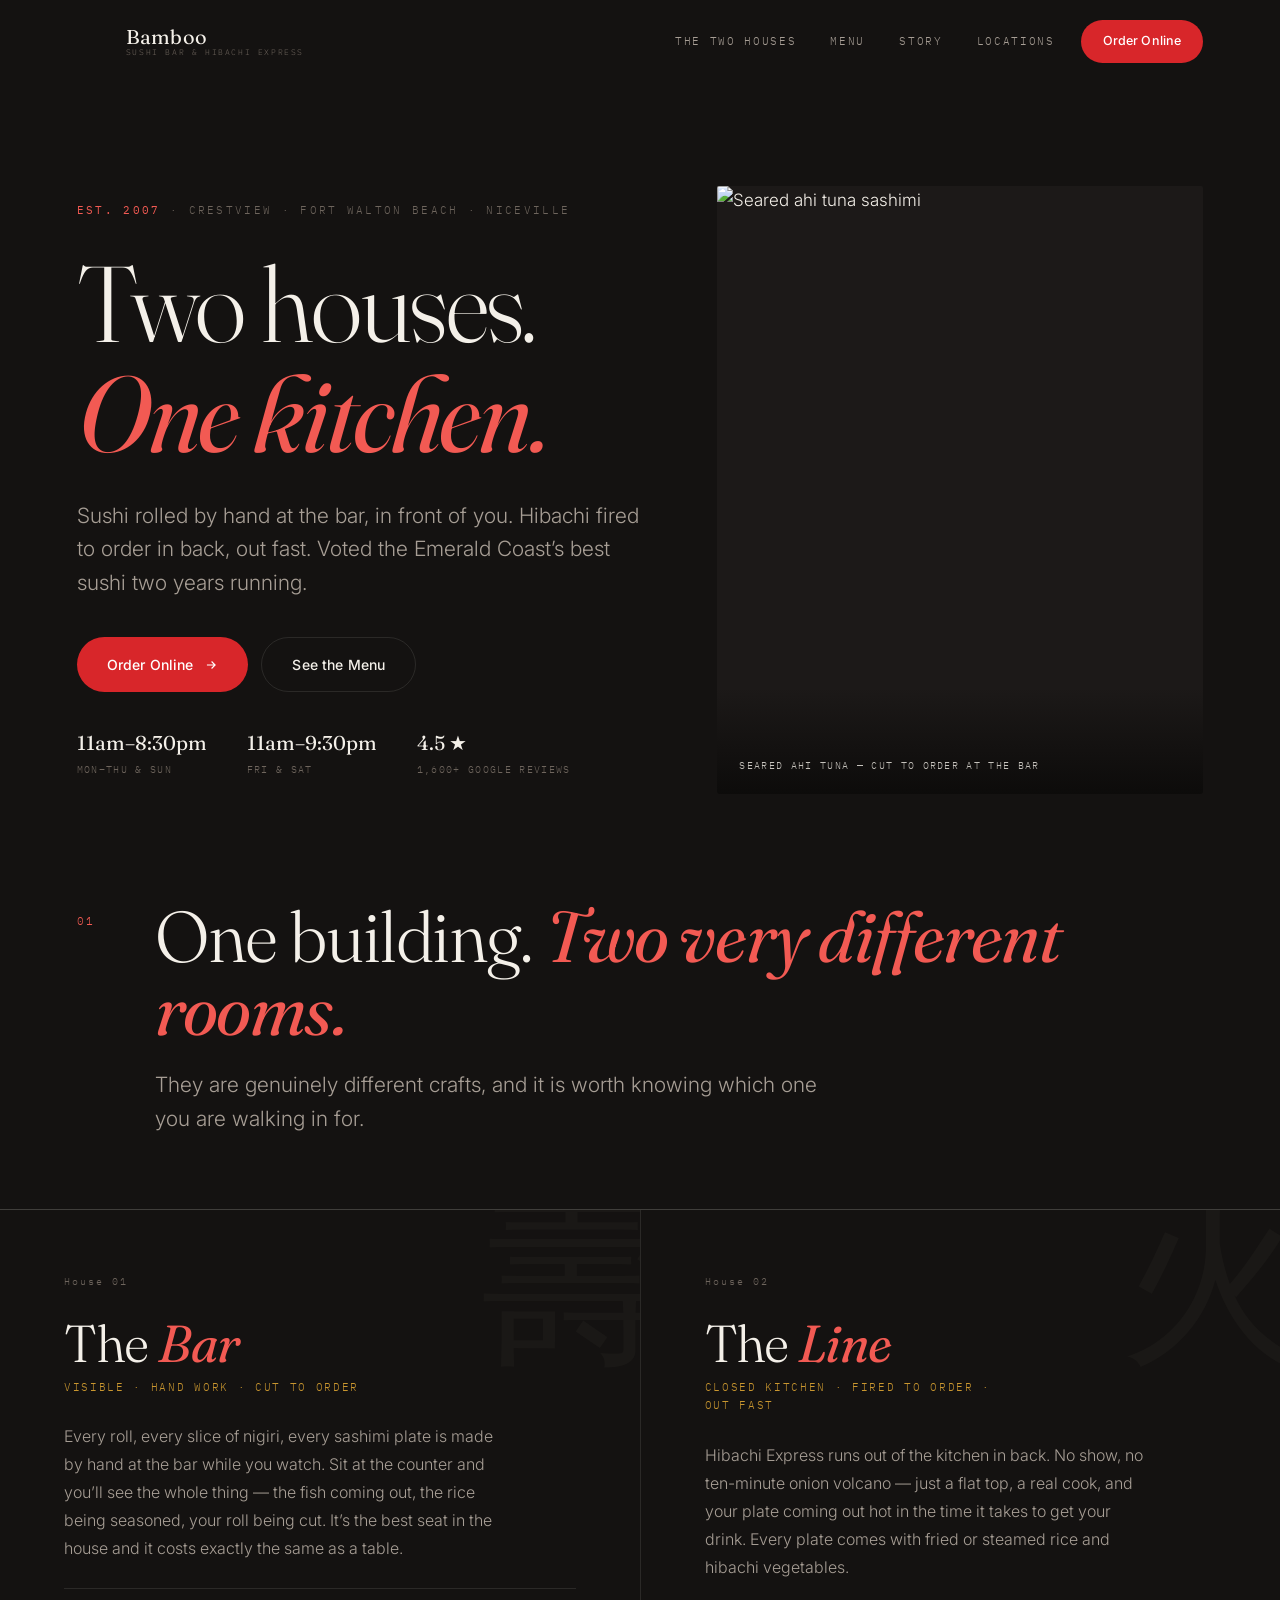
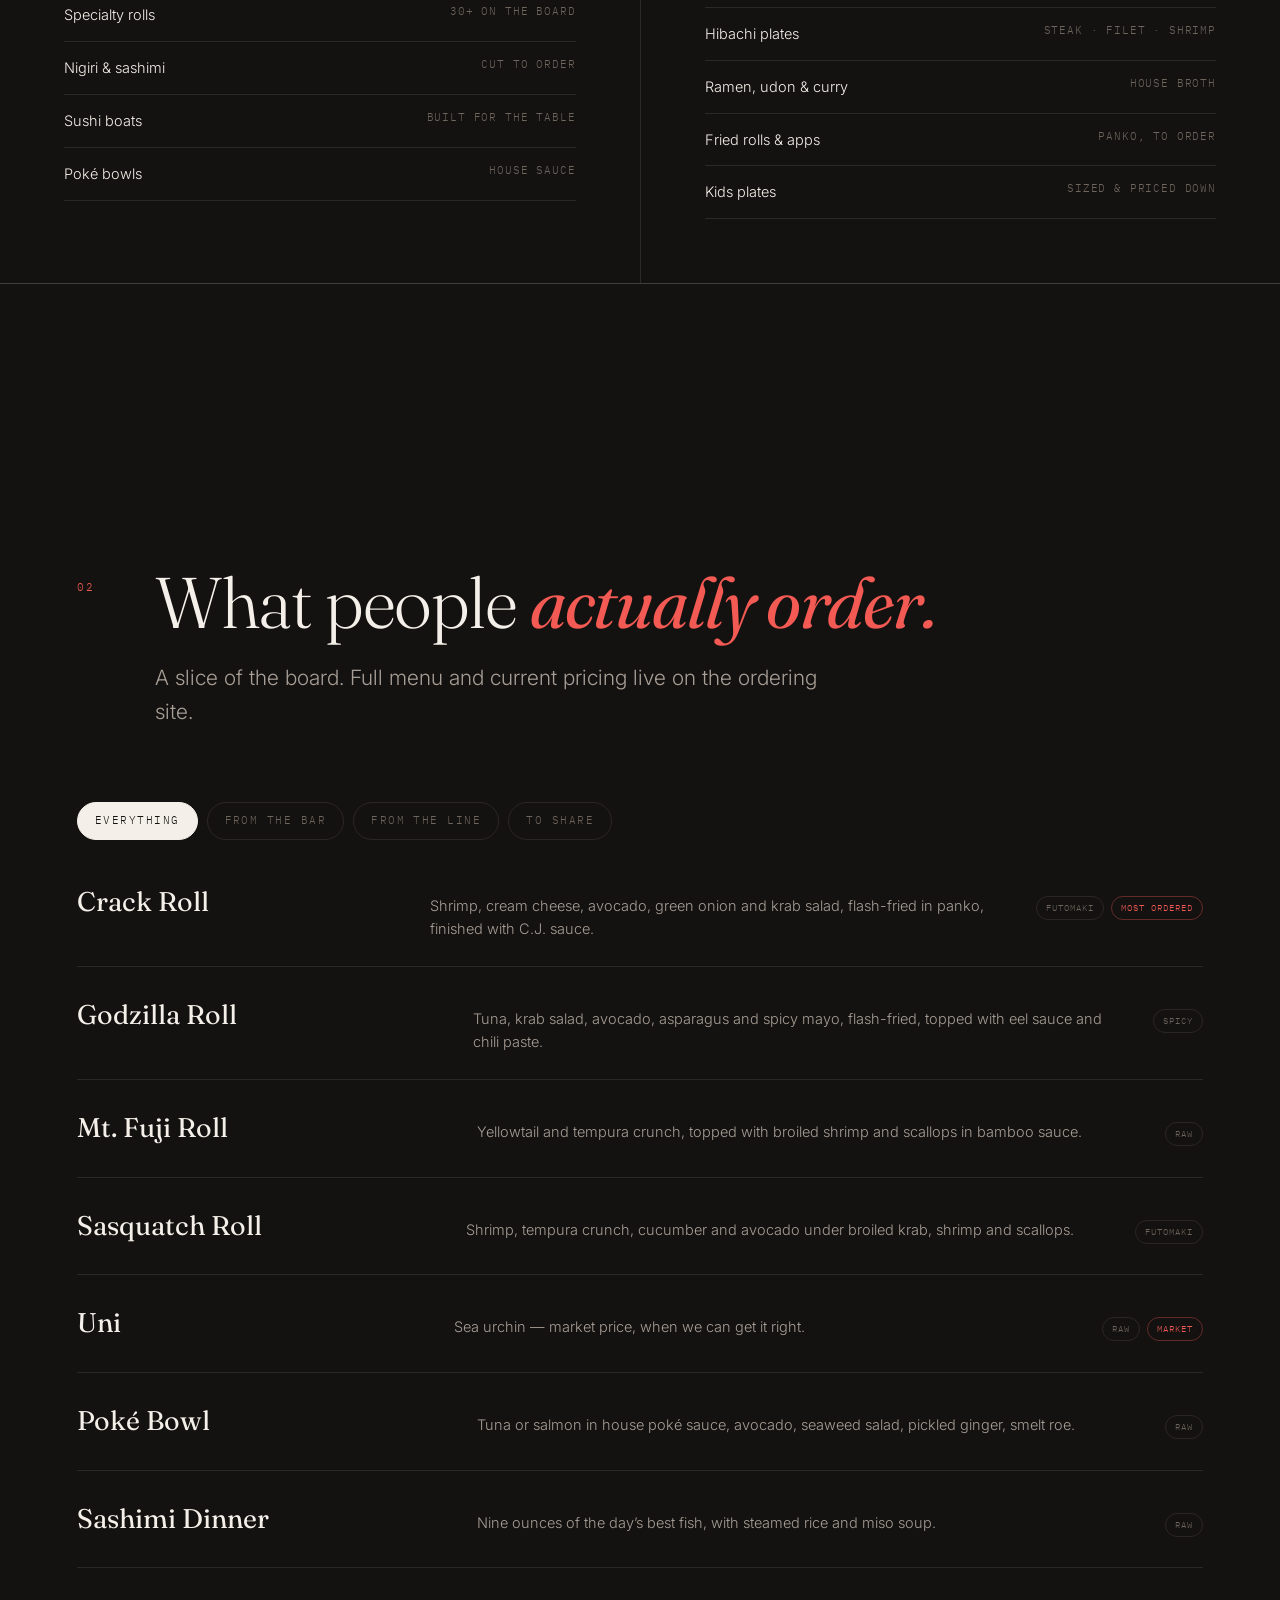
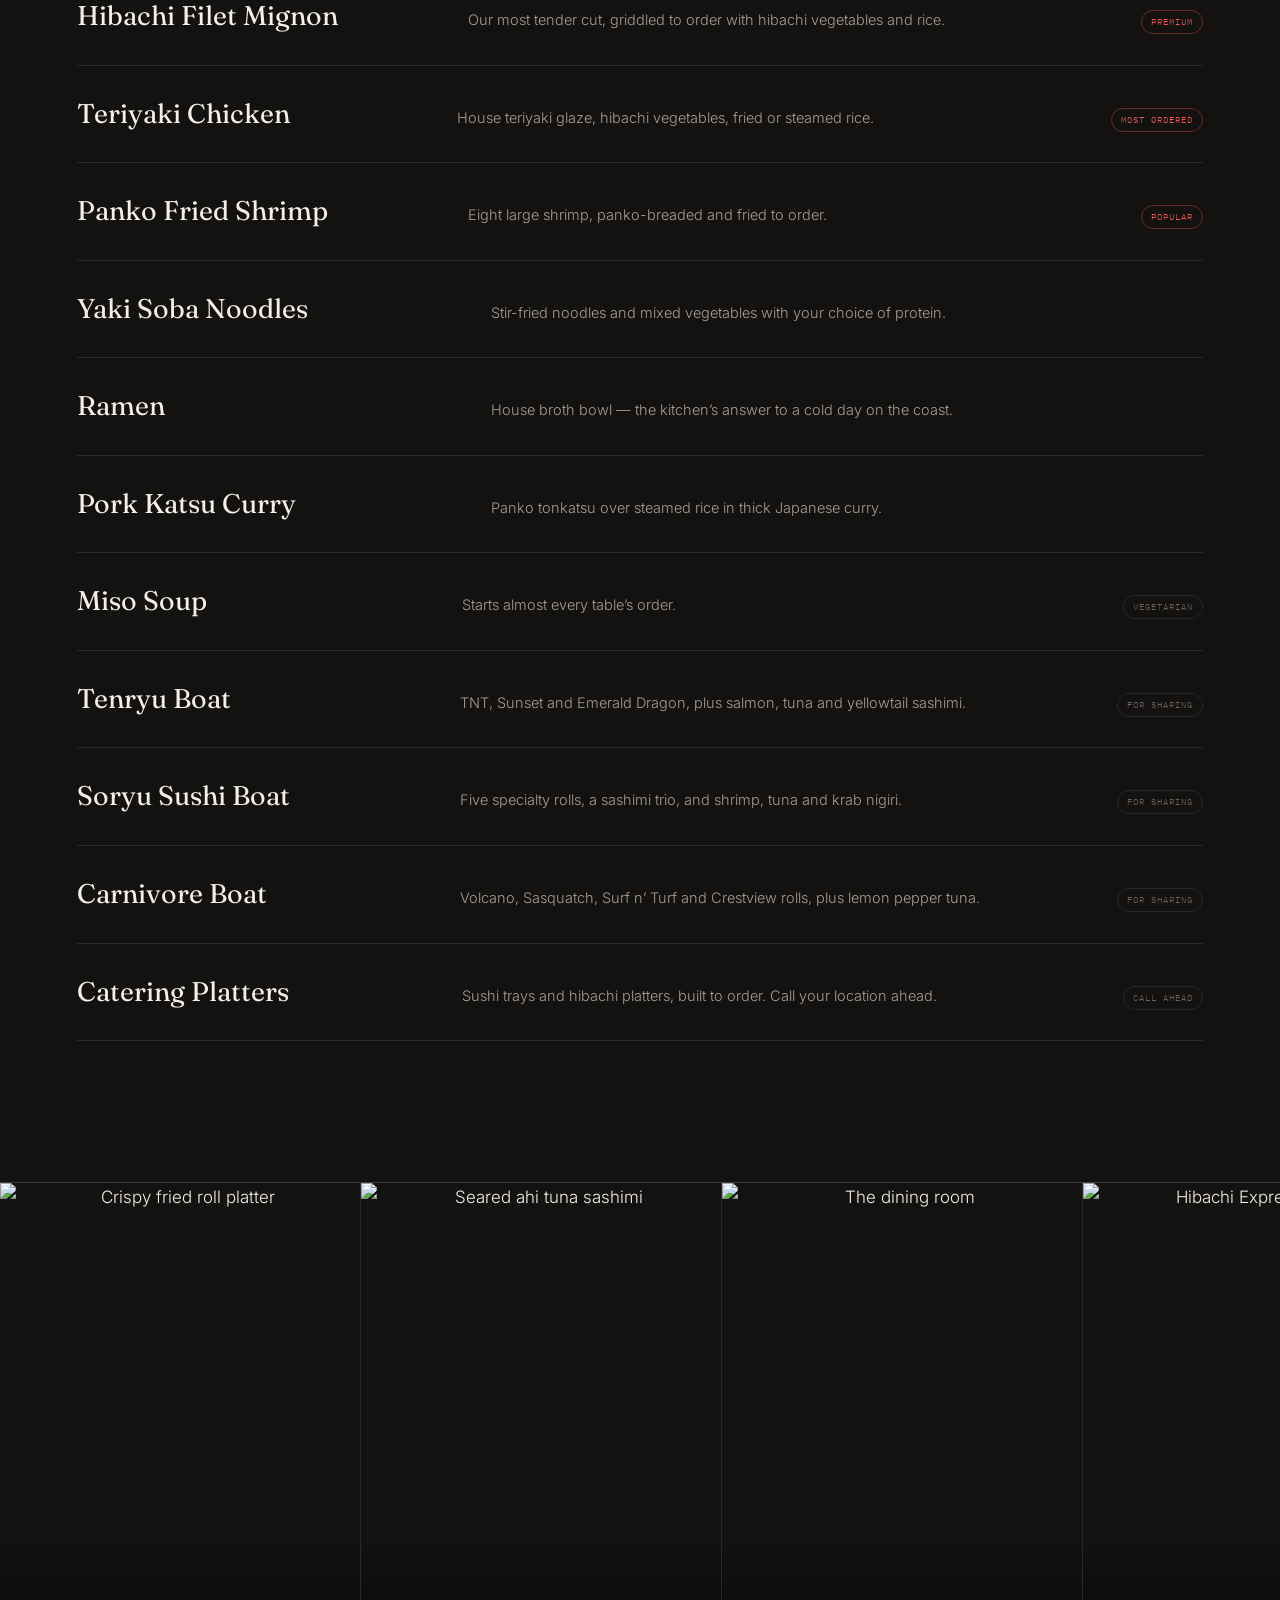
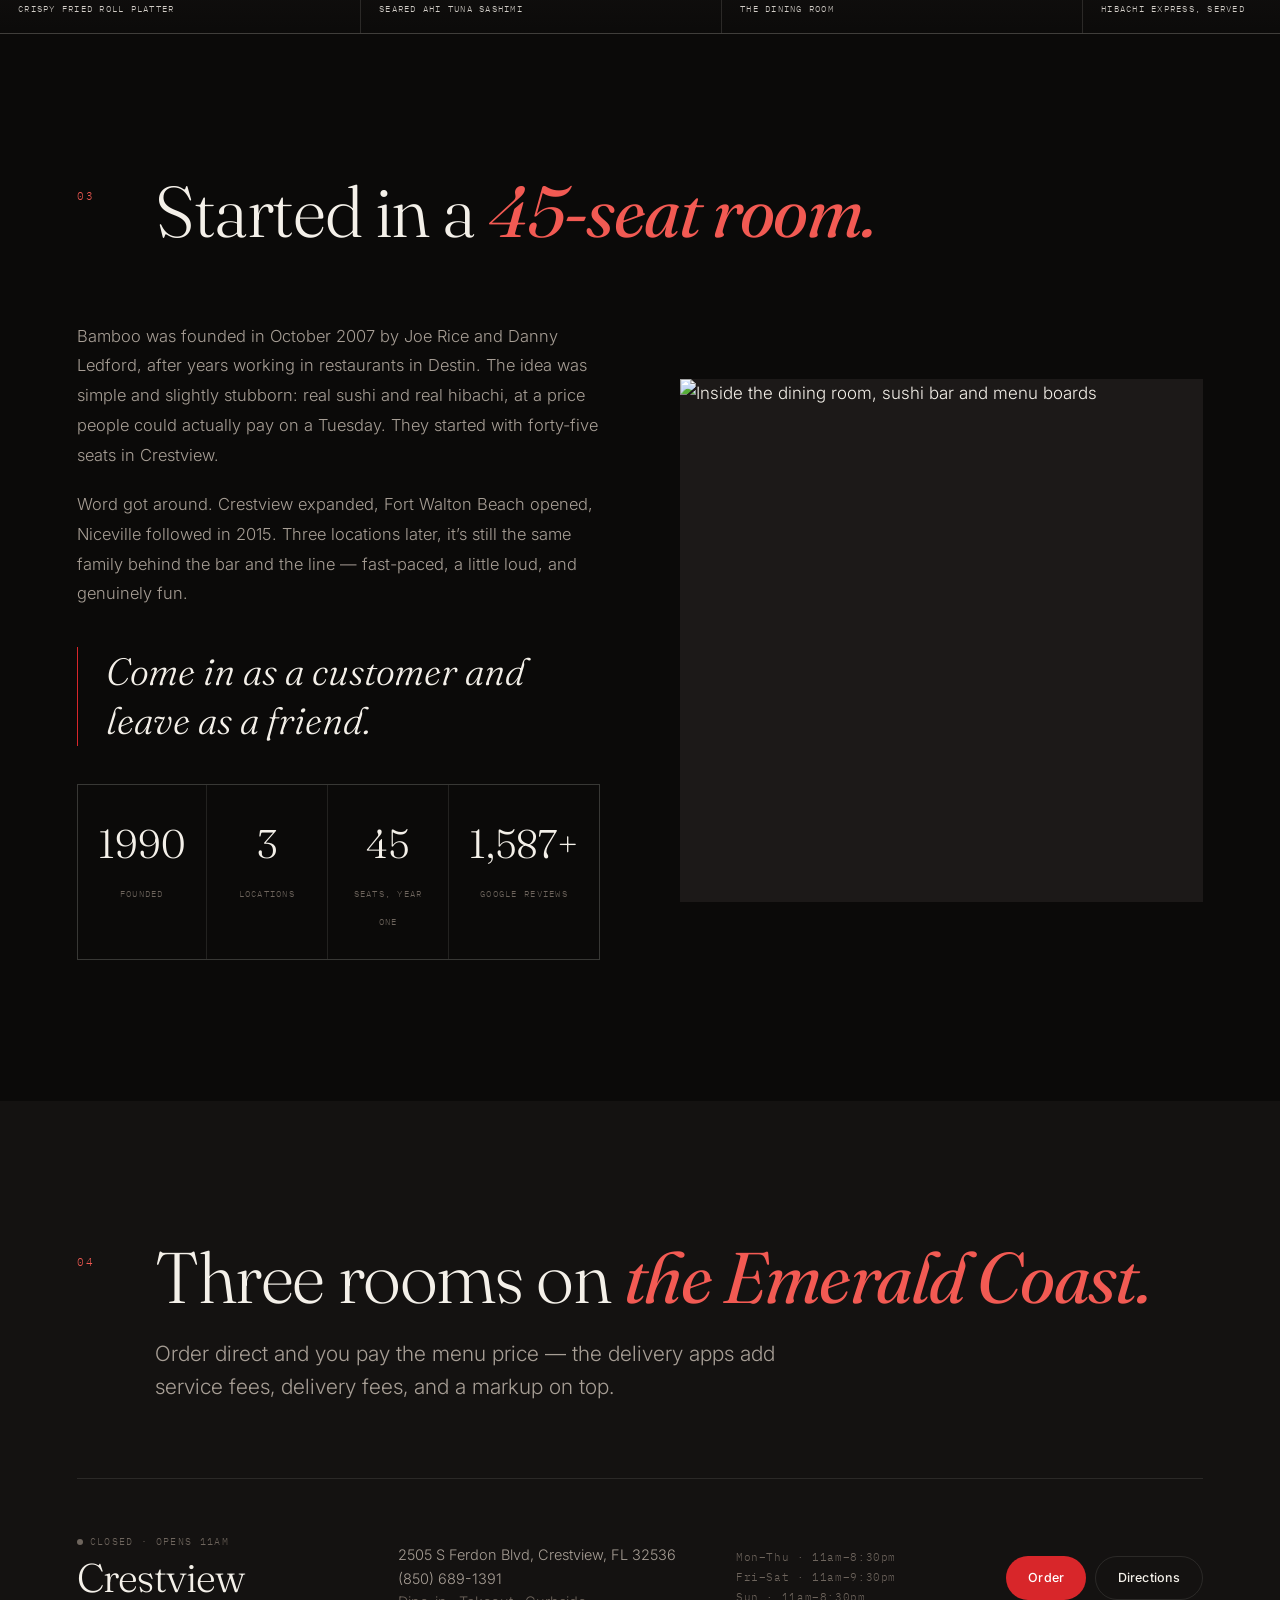
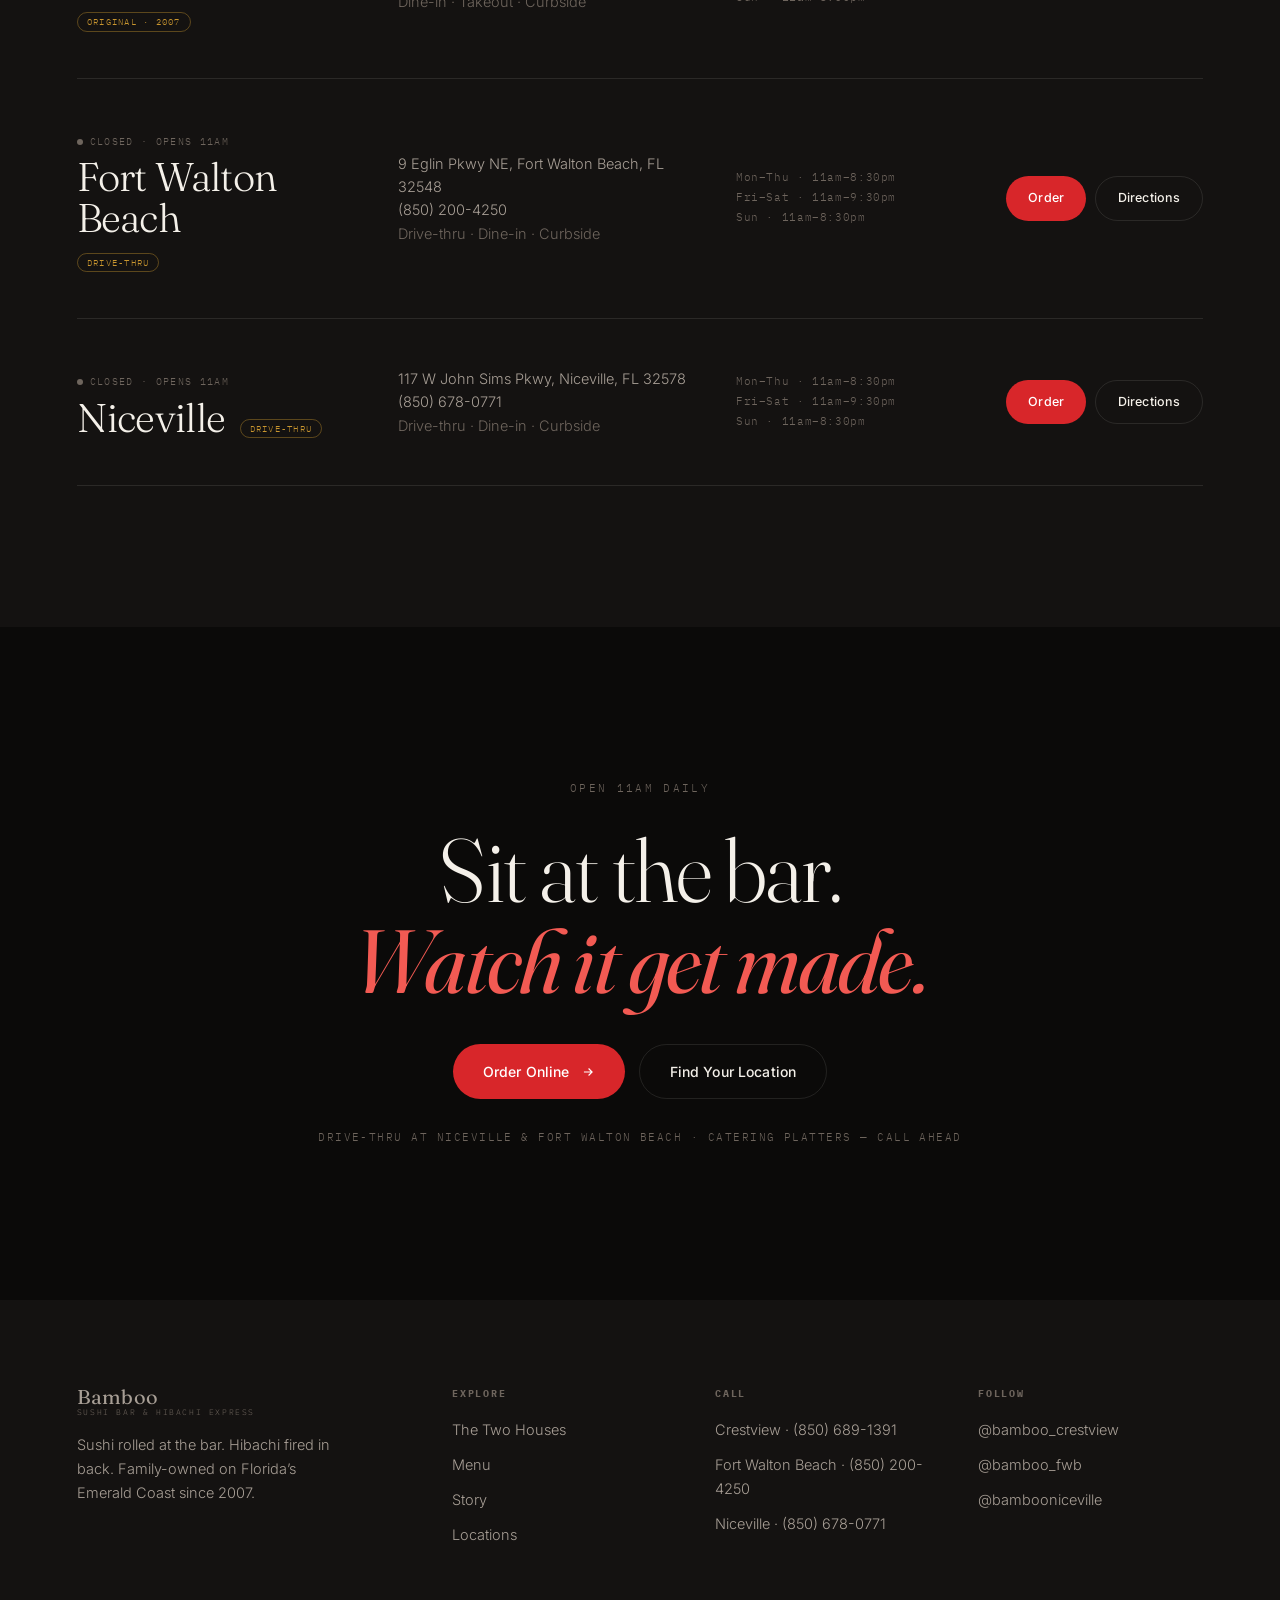
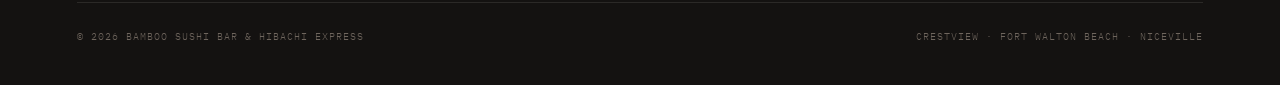
==== index.html @ 74b188f5 "Add files via upload" ====
<!DOCTYPE html>
<html lang="en">
<head>
<meta charset="utf-8">
<meta name="viewport" content="width=device-width, initial-scale=1, viewport-fit=cover">
<meta name="theme-color" content="#141211">
<title>Bamboo Sushi Bar &amp; Hibachi Express | Two Houses, One Kitchen — Emerald Coast, FL</title>
<meta name="description" content="Sushi rolled to order at the bar. Hibachi fired fresh in back. Family-owned on Florida’s Emerald Coast since 2007 — Crestview, Fort Walton Beach &amp; Niceville.">
<link rel="icon" type="image/png" href="images/brand/bamboo-sushi-hibachi-logo.png">
<link rel="preload" as="image" href="images/food/seared-ahi-tuna-sashimi-emerald-coast.webp" fetchpriority="high">
<link rel="preconnect" href="https://fonts.googleapis.com">
<link rel="preconnect" href="https://fonts.gstatic.com" crossorigin>
<link rel="stylesheet" href="https://fonts.googleapis.com/css2?family=Fraunces:ital,opsz,wght@0,9..144,300;0,9..144,400;0,9..144,500;0,9..144,600;1,9..144,300;1,9..144,400;1,9..144,500&family=Inter:wght@300;400;500;600&family=IBM+Plex+Mono:wght@400;500&display=swap">

<script type="application/ld+json">
{"@context":"https://schema.org","@type":"Restaurant",
 "name":"Bamboo Sushi Bar & Hibachi Express","servesCuisine":["Japanese","Sushi","Hibachi"],"priceRange":"$$",
 "openingHoursSpecification":[
  {"@type":"OpeningHoursSpecification","dayOfWeek":["Monday","Tuesday","Wednesday","Thursday","Sunday"],"opens":"11:00","closes":"20:30"},
  {"@type":"OpeningHoursSpecification","dayOfWeek":["Friday","Saturday"],"opens":"11:00","closes":"21:30"}]}
</script>

<style>
/* ============================================================
   Bamboo Sushi Bar & Hibachi Express
   Editorial layout. Large type-scale contrast, hairline rules,
   generous whitespace, red used as punctuation rather than fill.
   ============================================================ */
:root{
  --paper:#141211;      /* deep warm charcoal */
  --raise:#1C1918;
  --void:#0B0A09;
  --ink:#F4F0E9;
  --ash:#A79E95;
  --ash-dim:#6E655D;
  --rule:#2A2624;
  --hair:rgba(244,240,233,.10);
  --red:#D8262A;
  --red-lite:#F25A53;
  --gold:#C9962F;
  --display:'Fraunces',serif; --body:'Inter',sans-serif; --mono:'IBM Plex Mono',monospace;
  --ease:cubic-bezier(.16,.9,.28,1);
  --pad:clamp(22px,6vw,90px);
  --maxw:1360px;
}
*{margin:0;box-sizing:border-box}
html{scroll-behavior:smooth;-webkit-text-size-adjust:100%}
@media(prefers-reduced-motion:reduce){html{scroll-behavior:auto}*{animation-duration:.01ms !important;transition-duration:.01ms !important}}
body{background:var(--paper);color:var(--ink);font-family:var(--body);font-weight:300;font-size:17px;
  line-height:1.65;-webkit-font-smoothing:antialiased;overflow-x:hidden}
img{max-width:100%;display:block}
a{color:inherit;text-decoration:none}
button{font:inherit;color:inherit;background:none;border:0;cursor:pointer}
ul{list-style:none}
.wrap{max-width:var(--maxw);margin:0 auto;padding:0 var(--pad)}
:focus-visible{outline:2px solid var(--red-lite);outline-offset:4px}
.skip{position:absolute;left:-999px;background:var(--red);color:#fff;padding:12px 20px;z-index:500}
.skip:focus{left:0;top:0}
::selection{background:var(--red);color:#fff}

/* reveal — slow and soft, matched to the editorial pacing */
.rv{opacity:0;transform:translateY(28px);transition:opacity 1.1s var(--ease),transform 1.1s var(--ease)}
.rv.in{opacity:1;transform:none}
.rv[style*="--d"]{transition-delay:calc(var(--d) * 1ms)}

/* ---------- type scale ---------- */
.kicker{font-family:var(--mono);font-size:10.5px;letter-spacing:.22em;text-transform:uppercase;color:var(--ash-dim)}
.kicker b{color:var(--red-lite);font-weight:400}
h1,h2,h3{font-family:var(--display);font-weight:400;letter-spacing:-.02em;line-height:1.02}
.lede{font-size:clamp(17px,1.9vw,21px);color:var(--ash);line-height:1.6;font-weight:300;max-width:52ch}

/* ---------- header ---------- */
.hud{position:fixed;top:0;left:0;right:0;z-index:200;display:flex;align-items:center;gap:26px;
  padding:20px var(--pad);transition:background .5s,backdrop-filter .5s,padding .5s,border-color .5s;
  border-bottom:1px solid transparent}
.hud.stuck{background:rgba(20,18,17,.86);backdrop-filter:blur(18px) saturate(1.3);
  border-bottom-color:var(--hair);padding:13px var(--pad)}
.brand{display:flex;align-items:center;gap:13px}
.brand img{width:36px;transition:width .5s}
.hud.stuck .brand img{width:30px}
.brand .word{display:flex;flex-direction:column;line-height:1.1}
.brand b{font-family:var(--display);font-weight:400;font-size:20px;letter-spacing:.01em}
.brand small{font-family:var(--mono);font-size:8px;letter-spacing:.2em;text-transform:uppercase;color:var(--ash-dim)}
.hud nav{display:none;gap:34px;margin-left:auto}
@media(min-width:1000px){.hud nav{display:flex}}
.hud nav a{font-family:var(--mono);font-size:10.5px;letter-spacing:.16em;text-transform:uppercase;
  color:var(--ash);position:relative;padding:4px 0;transition:color .3s}
.hud nav a::after{content:'';position:absolute;left:0;right:100%;bottom:0;height:1px;background:var(--red-lite);transition:right .4s var(--ease)}
.hud nav a:hover{color:var(--ink)}
.hud nav a:hover::after,.hud nav a[aria-current="true"]::after{right:0}
.hud .cta{margin-left:auto;display:none}
@media(min-width:1000px){.hud .cta{margin-left:0;display:inline-flex}}
.burger{margin-left:auto;display:flex;flex-direction:column;gap:6px;width:34px;height:34px;justify-content:center}
@media(min-width:1000px){.burger{display:none}}
.burger span{display:block;width:24px;height:1.5px;background:var(--ink);transition:transform .4s var(--ease),opacity .3s}
.burger[aria-expanded="true"] span:nth-child(1){transform:translateY(7.5px) rotate(45deg)}
.burger[aria-expanded="true"] span:nth-child(2){opacity:0}
.burger[aria-expanded="true"] span:nth-child(3){transform:translateY(-7.5px) rotate(-45deg)}

/* clip-path wipe drawer */
.drawer{position:fixed;inset:0;z-index:190;background:var(--void);padding:100px var(--pad) 40px;
  display:flex;flex-direction:column;justify-content:center;gap:2px;
  clip-path:inset(0 0 100% 0);transition:clip-path .75s var(--ease);overflow-y:auto}
.drawer.open{clip-path:inset(0 0 0 0)}
.drawer a{font-family:var(--display);font-weight:300;font-size:clamp(32px,8vw,58px);padding:12px 0;
  border-bottom:1px solid var(--rule);display:flex;align-items:baseline;gap:16px}
.drawer a i{font-family:var(--mono);font-style:normal;font-size:11px;color:var(--ash-dim);letter-spacing:.1em}
body.locked{overflow:hidden}

/* ---------- buttons ---------- */
.btn{display:inline-flex;align-items:center;gap:11px;padding:15px 30px;border-radius:100px;
  font-family:var(--body);font-weight:500;font-size:14px;letter-spacing:.01em;
  transition:background .35s,color .35s,border-color .35s,transform .35s var(--ease)}
.btn--solid{background:var(--red);color:#fff}
.btn--solid:hover{background:#E8433F;transform:translateY(-2px)}
.btn--line{border:1px solid var(--hair);color:var(--ink)}
.btn--line:hover{border-color:var(--ink);transform:translateY(-2px)}
.btn--sm{padding:11px 22px;font-size:12.5px}
.btn svg{width:14px;height:14px}

/* ---------- hero ---------- */
.hero{position:relative;min-height:100svh;display:grid;align-items:center;padding:140px 0 60px}
.hero-grid{display:grid;gap:44px;align-items:center}
@media(min-width:960px){.hero-grid{grid-template-columns:1.08fr .92fr;gap:70px}}
.hero h1{font-size:clamp(50px,8.4vw,116px);font-weight:300}
.hero h1 .line{display:block;overflow:hidden}
.hero h1 .line i{display:block;font-style:normal;transform:translateY(105%);
  transition:transform 1.15s var(--ease)}
.hero h1 .line i.up{transform:none}
.hero h1 em{font-style:italic;font-weight:400;color:var(--red-lite)}
.hero-meta{margin-top:34px;display:flex;flex-wrap:wrap;gap:26px 40px;align-items:flex-start}
.hero-meta .m{display:flex;flex-direction:column;gap:3px}
.hero-meta .m b{font-family:var(--display);font-size:20px;font-weight:400}
.hero-meta .m span{font-family:var(--mono);font-size:9.5px;letter-spacing:.14em;text-transform:uppercase;color:var(--ash-dim)}
.hero-actions{display:flex;flex-wrap:wrap;gap:13px;margin-top:38px}
.hero-media{position:relative;aspect-ratio:4/5;overflow:hidden;border-radius:2px;background:var(--raise)}
@media(max-width:959px){.hero-media{aspect-ratio:16/11}}
.hero-media img{width:100%;height:100%;object-fit:cover;transform:scale(1.06);
  transition:transform 1.6s var(--ease)}
.hero-media.in img{transform:scale(1)}
.hero-media figcaption{position:absolute;left:0;right:0;bottom:0;padding:70px 22px 20px;
  background:linear-gradient(to top,rgba(11,10,9,.9),transparent);
  font-family:var(--mono);font-size:9.5px;letter-spacing:.14em;text-transform:uppercase;color:rgba(244,240,233,.8)}

/* ---------- rule / section head ---------- */
.rule{height:1px;background:var(--hair);margin:0}
section{padding:clamp(76px,11vw,150px) 0}
.shead{display:grid;gap:22px;margin-bottom:clamp(44px,6vw,74px)}
@media(min-width:900px){.shead{grid-template-columns:auto 1fr;gap:0 60px;align-items:start}}
.shead .num{font-family:var(--mono);font-size:11px;letter-spacing:.2em;color:var(--red-lite);padding-top:12px}
.shead h2{font-size:clamp(34px,5.6vw,74px);font-weight:300}
.shead h2 em{font-style:italic;font-weight:400;color:var(--red-lite)}
.shead .lede{margin-top:22px}

/* ---------- THE SPLIT — the signature section ---------- */
.split{display:grid;gap:1px;background:var(--hair);border-top:1px solid var(--hair);border-bottom:1px solid var(--hair)}
@media(min-width:900px){.split{grid-template-columns:1fr 1fr}}
.house{background:var(--paper);padding:clamp(34px,5vw,70px);position:relative;overflow:hidden;
  transition:background .6s var(--ease)}
.house:hover{background:var(--raise)}
.house .hnum{font-family:var(--mono);font-size:10px;letter-spacing:.2em;color:var(--ash-dim);margin-bottom:26px;display:block}
.house h3{font-size:clamp(30px,4.2vw,52px);font-weight:300;margin-bottom:8px}
.house h3 em{font-style:italic;font-weight:400;color:var(--red-lite)}
.house .sub{font-family:var(--mono);font-size:10.5px;letter-spacing:.16em;text-transform:uppercase;color:var(--gold);margin-bottom:26px}
.house p{color:var(--ash);font-size:16px;line-height:1.75;max-width:44ch;margin-bottom:26px}
.house dl{display:grid;gap:0;border-top:1px solid var(--hair)}
.house dl div{display:flex;justify-content:space-between;gap:20px;padding:14px 0;border-bottom:1px solid var(--hair)}
.house dt{font-size:14.5px;color:var(--ink)}
.house dd{font-family:var(--mono);font-size:10.5px;letter-spacing:.08em;text-transform:uppercase;color:var(--ash-dim);text-align:right;flex:0 0 auto}
.house .mark{position:absolute;right:-30px;top:-30px;font-family:var(--display);font-size:190px;
  line-height:1;color:rgba(244,240,233,.028);pointer-events:none;user-select:none}

/* ---------- menu index ---------- */
.mindex{display:grid;gap:0}
.mrow{display:grid;gap:6px 30px;padding:26px 0;border-bottom:1px solid var(--hair);
  transition:background .4s,padding-left .4s var(--ease)}
@media(min-width:800px){.mrow{grid-template-columns:minmax(180px,.9fr) 1.6fr auto;align-items:baseline}}
.mrow:hover{background:rgba(244,240,233,.02);padding-left:14px}
.mrow h4{font-family:var(--display);font-size:clamp(20px,2.4vw,27px);font-weight:400}
.mrow p{color:var(--ash);font-size:14.5px;line-height:1.6;font-weight:300}
.mrow .tags{display:flex;gap:7px;flex-wrap:wrap}
.mrow .tags span{font-family:var(--mono);font-size:8.5px;letter-spacing:.12em;text-transform:uppercase;
  color:var(--ash-dim);border:1px solid var(--rule);padding:4px 9px;border-radius:100px;white-space:nowrap}
.mrow .tags span.hot{color:var(--red-lite);border-color:rgba(242,90,83,.35)}
.mfilter{display:flex;flex-wrap:wrap;gap:9px;margin-bottom:14px}
.mfilter button{font-family:var(--mono);font-size:10.5px;letter-spacing:.14em;text-transform:uppercase;
  color:var(--ash-dim);padding:9px 17px;border:1px solid var(--rule);border-radius:100px;transition:all .3s}
.mfilter button:hover{color:var(--ink);border-color:var(--ash-dim)}
.mfilter button[aria-pressed="true"]{color:var(--paper);background:var(--ink);border-color:var(--ink)}

/* ---------- story ---------- */
.story{background:var(--void)}
.story-grid{display:grid;gap:50px}
@media(min-width:960px){.story-grid{grid-template-columns:1fr 1fr;gap:80px;align-items:center}}
.story-grid p{color:var(--ash);font-size:16.5px;line-height:1.8;margin-bottom:20px;font-weight:300}
.pull{font-family:var(--display);font-style:italic;font-weight:300;font-size:clamp(24px,3.4vw,38px);
  line-height:1.3;color:var(--ink);margin:38px 0;padding-left:28px;border-left:1px solid var(--red)}
.figures{display:grid;grid-template-columns:repeat(2,1fr);gap:1px;background:var(--hair);border:1px solid var(--hair)}
@media(min-width:620px){.figures{grid-template-columns:repeat(4,1fr)}}
.fig{background:var(--void);padding:26px 20px;text-align:center}
.fig b{display:block;font-family:var(--display);font-size:clamp(28px,3.6vw,40px);font-weight:300;color:var(--ink)}
.fig span{font-family:var(--mono);font-size:9px;letter-spacing:.14em;text-transform:uppercase;color:var(--ash-dim)}
.story-media{aspect-ratio:1;overflow:hidden;background:var(--raise)}
.story-media img{width:100%;height:100%;object-fit:cover;transition:transform 1.4s var(--ease)}
.story-media:hover img{transform:scale(1.05)}

/* ---------- gallery strip ---------- */
.strip{display:grid;grid-auto-flow:column;grid-auto-columns:clamp(230px,30vw,360px);gap:1px;
  overflow-x:auto;scroll-snap-type:x mandatory;background:var(--hair);
  border-top:1px solid var(--hair);border-bottom:1px solid var(--hair);
  scrollbar-width:none}
.strip::-webkit-scrollbar{display:none}
.sfig{scroll-snap-align:center;position:relative;aspect-ratio:4/5;overflow:hidden;background:var(--paper);cursor:zoom-in;border:0;padding:0;width:100%}
.sfig img{width:100%;height:100%;object-fit:cover;filter:saturate(.92);transition:transform 1.1s var(--ease),filter .6s}
.sfig:hover img{transform:scale(1.05);filter:saturate(1.05)}
.sfig figcaption{position:absolute;left:0;right:0;bottom:0;padding:60px 18px 16px;text-align:left;
  background:linear-gradient(to top,rgba(11,10,9,.92),transparent);
  font-family:var(--mono);font-size:9px;letter-spacing:.14em;text-transform:uppercase;color:rgba(244,240,233,.85)}

/* ---------- locations as a ledger, not cards ---------- */
.ledger{border-top:1px solid var(--hair)}
.lrow{display:grid;gap:16px 34px;padding:clamp(28px,4vw,46px) 0;border-bottom:1px solid var(--hair);
  transition:background .45s}
@media(min-width:900px){.lrow{grid-template-columns:.85fr .9fr .7fr auto;align-items:center}}
.lrow:hover{background:rgba(244,240,233,.02)}
.lrow h3{font-size:clamp(26px,3.4vw,40px);font-weight:300;display:flex;align-items:baseline;gap:14px;flex-wrap:wrap}
.lrow h3 i{font-family:var(--mono);font-style:normal;font-size:9px;letter-spacing:.14em;text-transform:uppercase;
  color:var(--gold);border:1px solid rgba(201,150,47,.4);padding:4px 9px;border-radius:100px}
.lrow .addr{font-size:14.5px;color:var(--ash);line-height:1.6}
.lrow .addr a:hover{color:var(--red-lite)}
.lrow .hrs{font-family:var(--mono);font-size:10.5px;letter-spacing:.06em;color:var(--ash-dim);line-height:1.9}
.lrow .acts{display:flex;gap:9px;flex-wrap:wrap}
.status{display:inline-flex;align-items:center;gap:7px;font-family:var(--mono);font-size:9.5px;
  letter-spacing:.14em;text-transform:uppercase;margin-bottom:8px}
.status .dot{width:6px;height:6px;border-radius:50%}
.status.open .dot{background:#25C07A;box-shadow:0 0 0 0 rgba(37,192,122,.5);animation:ping 2.6s infinite}
.status.open .t{color:#25C07A}
.status.shut .dot{background:var(--ash-dim)}
.status.shut .t{color:var(--ash-dim)}
@keyframes ping{0%{box-shadow:0 0 0 0 rgba(37,192,122,.45)}70%{box-shadow:0 0 0 8px rgba(37,192,122,0)}100%{box-shadow:0 0 0 0 rgba(37,192,122,0)}}

/* ---------- closing CTA ---------- */
.close-cta{background:var(--void);text-align:center;padding:clamp(80px,12vw,170px) 0}
.close-cta h2{font-size:clamp(38px,7vw,92px);font-weight:300;margin-bottom:26px}
.close-cta h2 em{font-style:italic;font-weight:400;color:var(--red-lite)}
.close-cta .acts{display:flex;gap:14px;justify-content:center;flex-wrap:wrap;margin-top:38px}
.close-note{font-family:var(--mono);font-size:10.5px;letter-spacing:.14em;text-transform:uppercase;
  color:var(--ash-dim);margin-top:30px}

/* ---------- footer ---------- */
footer{padding:clamp(56px,7vw,86px) 0 40px}
.fgrid{display:grid;gap:38px;padding-bottom:44px;border-bottom:1px solid var(--hair)}
@media(min-width:820px){.fgrid{grid-template-columns:1.5fr 1fr 1fr 1fr}}
.fgrid h4{font-family:var(--mono);font-size:9.5px;letter-spacing:.18em;text-transform:uppercase;color:var(--ash-dim);margin-bottom:16px}
.fgrid a,.fgrid p{display:block;color:var(--ash);font-size:14.5px;margin-bottom:11px;font-weight:300}
.fgrid a:hover{color:var(--red-lite)}
.fbase{display:flex;flex-wrap:wrap;justify-content:space-between;gap:12px;padding-top:26px;
  font-family:var(--mono);font-size:10px;letter-spacing:.1em;text-transform:uppercase;color:var(--ash-dim)}

/* lightbox */
.lb{position:fixed;inset:0;z-index:400;background:rgba(11,10,9,.96);display:flex;align-items:center;
  justify-content:center;padding:5vw;opacity:0;visibility:hidden;transition:opacity .4s,visibility .4s}
.lb.open{opacity:1;visibility:visible}
.lb img{max-width:min(92vw,900px);max-height:84vh;object-fit:contain}
.lb button{position:absolute;top:24px;right:24px;width:46px;height:46px;border:1px solid var(--hair);
  border-radius:50%;display:flex;align-items:center;justify-content:center;color:var(--ink)}
.lb button:hover{border-color:var(--ink)}
</style>
</head>
<body>
<a class="skip" href="#main">Skip to content</a>

<header class="hud" id="hud">
  <a class="brand" href="#top"><img src="images/brand/bamboo-sushi-hibachi-logo.png" alt="">
    <span class="word"><b>Bamboo</b><small>Sushi Bar &amp; Hibachi Express</small></span></a>
  <nav aria-label="Primary">
    <a href="#houses">The Two Houses</a><a href="#menu">Menu</a><a href="#story">Story</a><a href="#find">Locations</a>
  </nav>
  <a class="btn btn--solid btn--sm cta" data-order href="#">Order Online</a>
  <button class="burger" id="burger" aria-expanded="false" aria-label="Menu"><span></span><span></span><span></span></button>
</header>

<div class="drawer" id="drawer">
  <a href="#houses"><i>01</i>The Two Houses</a>
  <a href="#menu"><i>02</i>Menu</a>
  <a href="#story"><i>03</i>Story</a>
  <a href="#find"><i>04</i>Locations</a>
  <a data-order href="#"><i>→</i>Order Online</a>
</div>

<main id="main">
<section class="hero" id="top">
  <div class="wrap hero-grid">
    <div>
      <p class="kicker" style="margin-bottom:30px"><b>Est. 2007</b> · Crestview · Fort Walton Beach · Niceville</p>
      <h1>
        <span class="line"><i>Two houses.</i></span>
        <span class="line"><i><em>One kitchen.</em></i></span>
      </h1>
      <p class="lede" style="margin-top:30px">Sushi rolled by hand at the bar, in front of you. Hibachi fired to order in back, out fast. Voted the Emerald Coast’s best sushi two years running.</p>
      <div class="hero-actions">
        <a class="btn btn--solid" data-order href="#">Order Online
          <svg viewBox="0 0 24 24" fill="none" stroke="currentColor" stroke-width="2"><path d="M5 12h14M13 6l6 6-6 6"/></svg></a>
        <a class="btn btn--line" href="#menu">See the Menu</a>
      </div>
      <div class="hero-meta">
        <div class="m"><b>11am–8:30pm</b><span>Mon–Thu &amp; Sun</span></div>
        <div class="m"><b>11am–9:30pm</b><span>Fri &amp; Sat</span></div>
        <div class="m"><b>4.5 ★</b><span>1,600+ Google reviews</span></div>
      </div>
    </div>
    <figure class="hero-media rv" id="heroMedia">
      <img src="images/food/seared-ahi-tuna-sashimi-emerald-coast.webp" alt="Seared ahi tuna sashimi" fetchpriority="high">
      <figcaption>Seared ahi tuna — cut to order at the bar</figcaption>
    </figure>
  </div>
</section>

<!-- ===== THE SPLIT ===== -->
<section id="houses" style="padding-top:0">
  <div class="wrap">
    <div class="shead rv">
      <span class="num">01</span>
      <div>
        <h2>One building. <em>Two very different rooms.</em></h2>
        <p class="lede">They are genuinely different crafts, and it is worth knowing which one you are walking in for.</p>
      </div>
    </div>
  </div>
  <div class="split">
    <div class="house rv">
      <span class="mark">壽</span>
      <span class="hnum">House 01</span>
      <h3>The <em>Bar</em></h3>
      <p class="sub">Visible · Hand work · Cut to order</p>
      <p>Every roll, every slice of nigiri, every sashimi plate is made by hand at the bar while you watch. Sit at the counter and you’ll see the whole thing — the fish coming out, the rice being seasoned, your roll being cut. It’s the best seat in the house and it costs exactly the same as a table.</p>
      <dl>
        <div><dt>Specialty rolls</dt><dd>30+ on the board</dd></div>
        <div><dt>Nigiri &amp; sashimi</dt><dd>Cut to order</dd></div>
        <div><dt>Sushi boats</dt><dd>Built for the table</dd></div>
        <div><dt>Poké bowls</dt><dd>House sauce</dd></div>
      </dl>
    </div>
    <div class="house rv" style="--d:120">
      <span class="mark">火</span>
      <span class="hnum">House 02</span>
      <h3>The <em>Line</em></h3>
      <p class="sub">Closed kitchen · Fired to order · Out fast</p>
      <p>Hibachi Express runs out of the kitchen in back. No show, no ten-minute onion volcano — just a flat top, a real cook, and your plate coming out hot in the time it takes to get your drink. Every plate comes with fried or steamed rice and hibachi vegetables.</p>
      <dl>
        <div><dt>Hibachi plates</dt><dd>Steak · Filet · Shrimp</dd></div>
        <div><dt>Ramen, udon &amp; curry</dt><dd>House broth</dd></div>
        <div><dt>Fried rolls &amp; apps</dt><dd>Panko, to order</dd></div>
        <div><dt>Kids plates</dt><dd>Sized &amp; priced down</dd></div>
      </dl>
    </div>
  </div>
</section>

<!-- ===== MENU ===== -->
<section id="menu">
  <div class="wrap">
    <div class="shead rv">
      <span class="num">02</span>
      <div>
        <h2>What people <em>actually order.</em></h2>
        <p class="lede">A slice of the board. Full menu and current pricing live on the ordering site.</p>
      </div>
    </div>
    <div class="mfilter rv" id="mfilter">
      <button aria-pressed="true" data-cat="all">Everything</button>
      <button aria-pressed="false" data-cat="bar">From the Bar</button>
      <button aria-pressed="false" data-cat="line">From the Line</button>
      <button aria-pressed="false" data-cat="share">To Share</button>
    </div>
    <div class="mindex" id="mindex"></div>
  </div>
</section>

<!-- ===== GALLERY STRIP ===== -->
<div class="strip" id="strip"></div>

<!-- ===== STORY ===== -->
<section class="story" id="story">
  <div class="wrap">
    <div class="shead rv">
      <span class="num">03</span>
      <div><h2>Started in a <em>45-seat room.</em></h2></div>
    </div>
    <div class="story-grid">
      <div class="rv">
        <p>Bamboo was founded in October 2007 by Joe Rice and Danny Ledford, after years working in restaurants in Destin. The idea was simple and slightly stubborn: real sushi and real hibachi, at a price people could actually pay on a Tuesday. They started with forty-five seats in Crestview.</p>
        <p>Word got around. Crestview expanded, Fort Walton Beach opened, Niceville followed in 2015. Three locations later, it’s still the same family behind the bar and the line — fast-paced, a little loud, and genuinely fun.</p>
        <blockquote class="pull">Come in as a customer and leave as a friend.</blockquote>
        <div class="figures">
          <div class="fig"><b data-count="2007">2007</b><span>Founded</span></div>
          <div class="fig"><b data-count="3">3</b><span>Locations</span></div>
          <div class="fig"><b data-count="45">45</b><span>Seats, Year One</span></div>
          <div class="fig"><b data-count="1600" data-suffix="+" data-sep>1,600+</b><span>Google Reviews</span></div>
        </div>
      </div>
      <figure class="story-media rv" style="--d:140">
        <img src="images/gallery/dining-room-interior-sushi-bar-menu-boards.webp" alt="Inside the dining room, sushi bar and menu boards">
      </figure>
    </div>
  </div>
</section>

<!-- ===== LOCATIONS ===== -->
<section id="find">
  <div class="wrap">
    <div class="shead rv">
      <span class="num">04</span>
      <div>
        <h2>Three rooms on <em>the Emerald Coast.</em></h2>
        <p class="lede">Order direct and you pay the menu price — the delivery apps add service fees, delivery fees, and a markup on top.</p>
      </div>
    </div>
    <div class="ledger" id="ledger"></div>
  </div>
</section>
</main>

<section class="close-cta">
  <div class="wrap">
    <p class="kicker" style="margin-bottom:26px">Open 11am daily</p>
    <h2>Sit at the bar.<br><em>Watch it get made.</em></h2>
    <div class="acts">
      <a class="btn btn--solid" data-order href="#">Order Online
        <svg viewBox="0 0 24 24" fill="none" stroke="currentColor" stroke-width="2"><path d="M5 12h14M13 6l6 6-6 6"/></svg></a>
      <a class="btn btn--line" href="#find">Find Your Location</a>
    </div>
    <p class="close-note">Drive-thru at Niceville &amp; Fort Walton Beach · Catering platters — call ahead</p>
  </div>
</section>

<footer>
  <div class="wrap">
    <div class="fgrid">
      <div>
        <a class="brand" href="#top" style="margin-bottom:16px"><img src="images/brand/bamboo-sushi-hibachi-logo.png" alt="">
          <span class="word"><b>Bamboo</b><small>Sushi Bar &amp; Hibachi Express</small></span></a>
        <p style="max-width:30ch">Sushi rolled at the bar. Hibachi fired in back. Family-owned on Florida’s Emerald Coast since 2007.</p>
      </div>
      <div><h4>Explore</h4>
        <a href="#houses">The Two Houses</a><a href="#menu">Menu</a><a href="#story">Story</a><a href="#find">Locations</a></div>
      <div><h4>Call</h4>
        <a href="tel:+18506891391">Crestview · (850) 689-1391</a>
        <a href="tel:+18502004250">Fort Walton Beach · (850) 200-4250</a>
        <a href="tel:+18506780771">Niceville · (850) 678-0771</a></div>
      <div><h4>Follow</h4>
        <a href="https://www.instagram.com/bamboo_crestview/">@bamboo_crestview</a>
        <a href="https://www.instagram.com/bamboo_fwb/">@bamboo_fwb</a>
        <a href="https://www.instagram.com/bambooniceville/">@bambooniceville</a></div>
    </div>
    <div class="fbase"><span>© <span id="yr"></span> Bamboo Sushi Bar &amp; Hibachi Express</span>
      <span>Crestview · Fort Walton Beach · Niceville</span></div>
  </div>
</footer>

<div class="lb" id="lb" role="dialog" aria-modal="true" aria-label="Enlarged image">
  <button id="lbX" aria-label="Close"><svg viewBox="0 0 24 24" fill="none" stroke="currentColor" stroke-width="1.5" width="20" height="20"><path d="M18 6L6 18M6 6l12 12"/></svg></button>
  <img id="lbI" src="" alt="">
</div>

<script>
(function(){
'use strict';
var doc=document, reduce=matchMedia('(prefers-reduced-motion: reduce)').matches;
var $=function(s,c){return (c||doc).querySelector(s)}, $$=function(s,c){return [].slice.call((c||doc).querySelectorAll(s))};


/* ---- CONFIG -------------------------------------------------------------
   Every "Order Online" link on the page reads from ORDER_URL, so the
   ordering destination is set in exactly one place. */
var CONFIG = { ORDER_URL : 'https://www.bamboo-sushi.com/' };

var WIRE = function(){
  [].slice.call(document.querySelectorAll('[data-order]')).forEach(function(a){
    a.href=CONFIG.ORDER_URL; a.target='_blank'; a.rel='noopener';
  });
};

var HOURS={weekday:{o:11,c:20.5},friSat:{o:11,c:21.5},sunday:{o:11,c:20.5}};
function hoursFor(d){return d===0?HOURS.sunday:(d===5||d===6)?HOURS.friSat:HOURS.weekday}
function fmt(t){var h=Math.floor(t),m=Math.round((t-h)*60),ap=h>=12?'pm':'am',hh=h>12?h-12:h;return hh+(m?':'+(m<10?'0':'')+m:'')+ap}

/* Menu split by house — bar items and line items */
var DISHES=[
  ['bar','Crack Roll','Shrimp, cream cheese, avocado, green onion and krab salad, flash-fried in panko, finished with C.J. sauce.',['Futomaki','Most ordered']],
  ['bar','Godzilla Roll','Tuna, krab salad, avocado, asparagus and spicy mayo, flash-fried, topped with eel sauce and chili paste.',['Spicy']],
  ['bar','Mt. Fuji Roll','Yellowtail and tempura crunch, topped with broiled shrimp and scallops in bamboo sauce.',['Raw']],
  ['bar','Sasquatch Roll','Shrimp, tempura crunch, cucumber and avocado under broiled krab, shrimp and scallops.',['Futomaki']],
  ['bar','Uni','Sea urchin — market price, when we can get it right.',['Raw','Market']],
  ['bar','Poké Bowl','Tuna or salmon in house poké sauce, avocado, seaweed salad, pickled ginger, smelt roe.',['Raw']],
  ['bar','Sashimi Dinner','Nine ounces of the day’s best fish, with steamed rice and miso soup.',['Raw']],
  ['line','Hibachi Filet Mignon','Our most tender cut, griddled to order with hibachi vegetables and rice.',['Premium']],
  ['line','Teriyaki Chicken','House teriyaki glaze, hibachi vegetables, fried or steamed rice.',['Most ordered']],
  ['line','Panko Fried Shrimp','Eight large shrimp, panko-breaded and fried to order.',['Popular']],
  ['line','Yaki Soba Noodles','Stir-fried noodles and mixed vegetables with your choice of protein.',[]],
  ['line','Ramen','House broth bowl — the kitchen’s answer to a cold day on the coast.',[]],
  ['line','Pork Katsu Curry','Panko tonkatsu over steamed rice in thick Japanese curry.',[]],
  ['line','Miso Soup','Starts almost every table’s order.',['Vegetarian']],
  ['share','Tenryu Boat','TNT, Sunset and Emerald Dragon, plus salmon, tuna and yellowtail sashimi.',['For sharing']],
  ['share','Soryu Sushi Boat','Five specialty rolls, a sashimi trio, and shrimp, tuna and krab nigiri.',['For sharing']],
  ['share','Carnivore Boat','Volcano, Sasquatch, Surf n’ Turf and Crestview rolls, plus lemon pepper tuna.',['For sharing']],
  ['share','Catering Platters','Sushi trays and hibachi platters, built to order. Call your location ahead.',['Call ahead']]
];

var STRIP=[
  ['images/food/crispy-fried-sushi-roll-platter-bamboo-sauce.webp','Crispy fried roll platter'],
  ['images/food/seared-ahi-tuna-sashimi-emerald-coast.webp','Seared ahi tuna sashimi'],
  ['images/gallery/dining-room-interior-sushi-bar-menu-boards.webp','The dining room'],
  ['images/gallery/guest-enjoying-hibachi-express-meal.webp','Hibachi Express, served'],
  ['images/gallery/bamboo-sushi-hibachi-storefront-evening-800w.webp','Storefront, evening'],
  ['images/gallery/bamboo-niceville-sushi-bar-hibachi-express-sign-800w.webp','Niceville'],
  ['images/gallery/bamboo-sushi-bar-hibachi-express-exterior-sign-800w.webp','Exterior sign']
];

var LOCS=[
  {n:'Crestview',tag:'Original · 2007',a:'2505 S Ferdon Blvd, Crestview, FL 32536',t:'(850) 689-1391',th:'+18506891391',
   f:'Dine-in · Takeout · Curbside',m:'https://maps.google.com/?q=2505+S+Ferdon+Blvd+Crestview+FL+32536'},
  {n:'Fort Walton Beach',tag:'Drive-thru',a:'9 Eglin Pkwy NE, Fort Walton Beach, FL 32548',t:'(850) 200-4250',th:'+18502004250',
   f:'Drive-thru · Dine-in · Curbside',m:'https://maps.google.com/?q=9+Eglin+Pkwy+NE+Fort+Walton+Beach+FL+32548'},
  {n:'Niceville',tag:'Drive-thru',a:'117 W John Sims Pkwy, Niceville, FL 32578',t:'(850) 678-0771',th:'+18506780771',
   f:'Drive-thru · Dine-in · Curbside',m:'https://maps.google.com/?q=117+W+John+Sims+Pkwy+Niceville+FL+32578'}
];

$('#yr').textContent=new Date().getFullYear();
WIRE();

/* ---- hero line reveal: masked slide-up, staggered ---- */
(function(){
  var lines=$$('.hero h1 .line i');
  if(reduce){ lines.forEach(function(l){l.classList.add('up')}); $('#heroMedia').classList.add('in'); return; }
  lines.forEach(function(l,i){ setTimeout(function(){ l.classList.add('up'); }, 180 + i*130); });
  setTimeout(function(){ $('#heroMedia').classList.add('in','rv'); $('#heroMedia').classList.add('in'); }, 120);
})();

/* ---- nav ---- */
(function(){
  var hud=$('#hud'), b=$('#burger'), d=$('#drawer');
  addEventListener('scroll',function(){hud.classList.toggle('stuck',scrollY>30)},{passive:true});
  b.addEventListener('click',function(){
    var o=d.classList.toggle('open'); b.setAttribute('aria-expanded',o); doc.body.classList.toggle('locked',o);
  });
  $$('#drawer a').forEach(function(a){a.addEventListener('click',function(){
    d.classList.remove('open'); b.setAttribute('aria-expanded','false'); doc.body.classList.remove('locked');
  })});
  // nav highlight
  var links=$$('.hud nav a'), ids=['houses','menu','story','find'], ticking=false;
  function upd(){
    ticking=false;
    var mid=scrollY+innerHeight*.4, cur='';
    ids.forEach(function(id){var el=doc.getElementById(id);
      if(el&&el.getBoundingClientRect().top+scrollY<=mid)cur=id;});
    links.forEach(function(a){a.setAttribute('aria-current',a.getAttribute('href')==='#'+cur?'true':'false')});
  }
  addEventListener('scroll',function(){if(!ticking){ticking=true;requestAnimationFrame(upd)}},{passive:true});
  upd();
})();

/* ---- reveal ---- */
var revealIO=null;
(function(){
  if(!('IntersectionObserver' in window)||reduce){ $$('.rv').forEach(function(e){e.classList.add('in')}); return; }
  revealIO=new IntersectionObserver(function(en){
    en.forEach(function(e){if(e.isIntersecting){e.target.classList.add('in');revealIO.unobserve(e.target)}});
  },{threshold:.14,rootMargin:'0px 0px -6% 0px'});
  $$('.rv').forEach(function(e){revealIO.observe(e)});
})();
function observeNew(sel){
  if(revealIO){ $$(sel).forEach(function(e){revealIO.observe(e)}); }
  else { $$(sel).forEach(function(e){e.classList.add('in')}); }
}

/* ---- counters: ease-out, only once in view ---- */
(function(){
  var els=$$('[data-count]');
  function run(el){
    var target=parseFloat(el.getAttribute('data-count'));
    var suf=el.getAttribute('data-suffix')||'', sep=el.hasAttribute('data-sep');
    if(reduce){ el.textContent=(sep?target.toLocaleString('en-US'):target)+suf; return; }
    var t0=performance.now(), dur=1400;
    (function step(now){
      var p=Math.min((now-t0)/dur,1), e=1-Math.pow(1-p,4), v=Math.round(target*e);
      el.textContent=(sep?v.toLocaleString('en-US'):v)+suf;
      if(p<1)requestAnimationFrame(step);
    })(t0);
  }
  if(!('IntersectionObserver' in window)||reduce){els.forEach(run);return}
  var io=new IntersectionObserver(function(en){
    en.forEach(function(e){if(e.isIntersecting){run(e.target);io.unobserve(e.target)}});
  },{threshold:.6});
  els.forEach(function(e){io.observe(e)});
})();

/* ---- menu index + filter ---- */
(function(){
  var box=$('#mindex'), btns=$$('#mfilter button');
  function render(cat){
    var rows=DISHES.filter(function(d){return cat==='all'||d[0]===cat});
    box.innerHTML=rows.map(function(d,i){
      var tags=d[3].map(function(t){
        var hot=/most ordered|popular|premium|market/i.test(t)?' class="hot"':'';
        return '<span'+hot+'>'+t+'</span>';
      }).join('');
      return '<article class="mrow rv" style="--d:'+(i*40)+'"><h4>'+d[1]+'</h4><p>'+d[2]+'</p><div class="tags">'+tags+'</div></article>';
    }).join('');
    observeNew('#mindex .rv');
  }
  btns.forEach(function(b){b.addEventListener('click',function(){
    btns.forEach(function(x){x.setAttribute('aria-pressed','false')});
    b.setAttribute('aria-pressed','true'); render(b.getAttribute('data-cat'));
  })});
  render('all');
})();

/* ---- strip ---- */
(function(){
  $('#strip').innerHTML=STRIP.map(function(s){
    return '<button class="sfig" data-full="'+s[0]+'" data-alt="'+s[1]+'" aria-label="Enlarge: '+s[1]+'"><img src="'+s[0]+'" alt="'+s[1]+'" loading="lazy"><figcaption>'+s[1]+'</figcaption></button>';
  }).join('');
})();

/* ---- ledger ---- */
(function(){
  var d=new Date(), h=hoursFor(d.getDay()), now=d.getHours()+d.getMinutes()/60;
  var open=now>=h.o&&now<h.c;
  var txt=open?'Open until '+fmt(h.c):'Closed · opens '+fmt(h.o);
  $('#ledger').innerHTML=LOCS.map(function(L,i){
    return '<article class="lrow rv" style="--d:'+(i*90)+'">'+
      '<div><span class="status '+(open?'open':'shut')+'"><span class="dot"></span><span class="t">'+txt+'</span></span>'+
        '<h3>'+L.n+' <i>'+L.tag+'</i></h3></div>'+
      '<p class="addr"><a href="'+L.m+'">'+L.a+'</a><br><a href="tel:'+L.th+'">'+L.t+'</a><br><span style="color:var(--ash-dim)">'+L.f+'</span></p>'+
      '<p class="hrs">Mon–Thu · 11am–8:30pm<br>Fri–Sat · 11am–9:30pm<br>Sun · 11am–8:30pm</p>'+
      '<div class="acts"><a class="btn btn--solid btn--sm" href="'+CONFIG.ORDER_URL+'" target="_blank" rel="noopener">Order</a>'+
        '<a class="btn btn--line btn--sm" href="'+L.m+'">Directions</a></div>'+
    '</article>';
  }).join('');
  observeNew('#ledger .rv');
})();

/* ---- lightbox ---- */
(function(){
  var lb=$('#lb'), img=$('#lbI'), x=$('#lbX'), last=null;
  doc.addEventListener('click',function(e){
    var t=e.target.closest('[data-full]');
    if(t){last=t;img.src=t.getAttribute('data-full');img.alt=t.getAttribute('data-alt')||'';lb.classList.add('open');x.focus()}
  });
  function shut(){lb.classList.remove('open');if(last)last.focus()}
  x.addEventListener('click',shut);
  lb.addEventListener('click',function(e){if(e.target===lb)shut()});
  doc.addEventListener('keydown',function(e){if(e.key==='Escape'&&lb.classList.contains('open'))shut()});
})();
})();
</script>
</body>
</html>
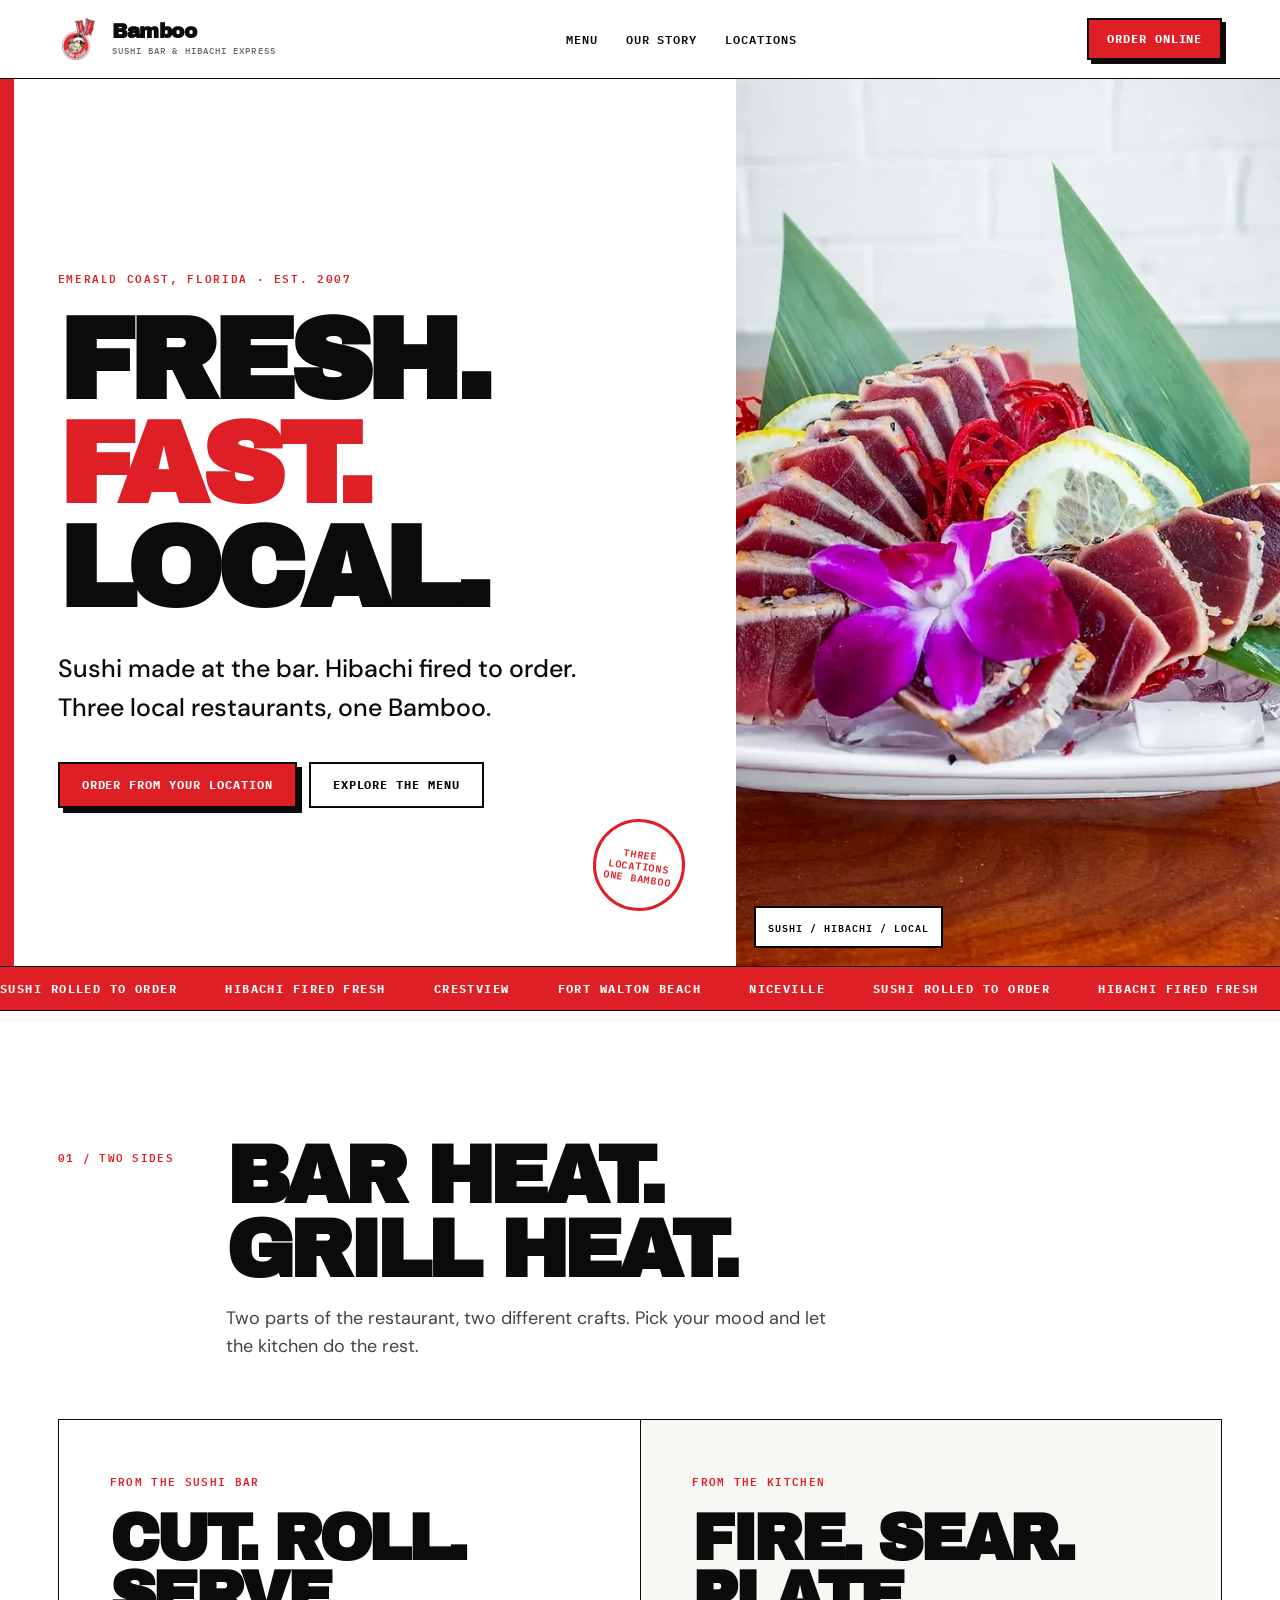
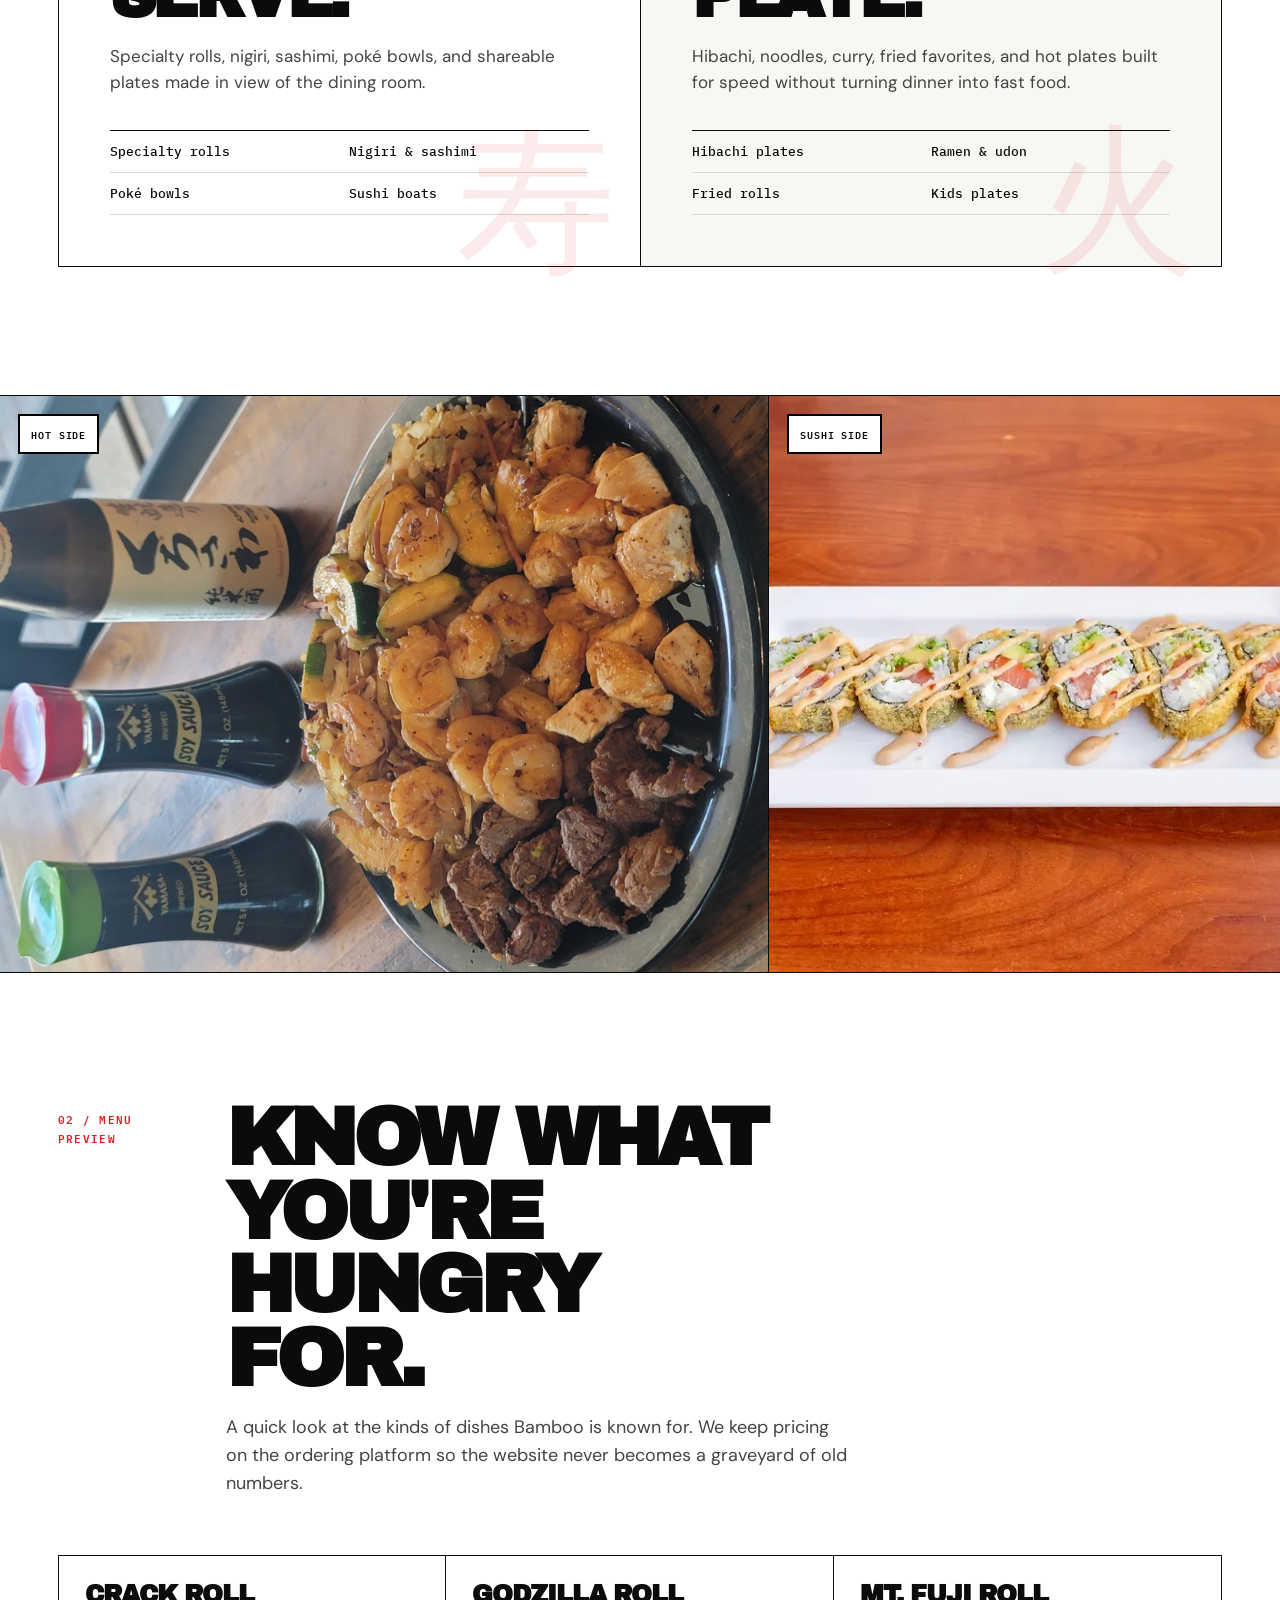
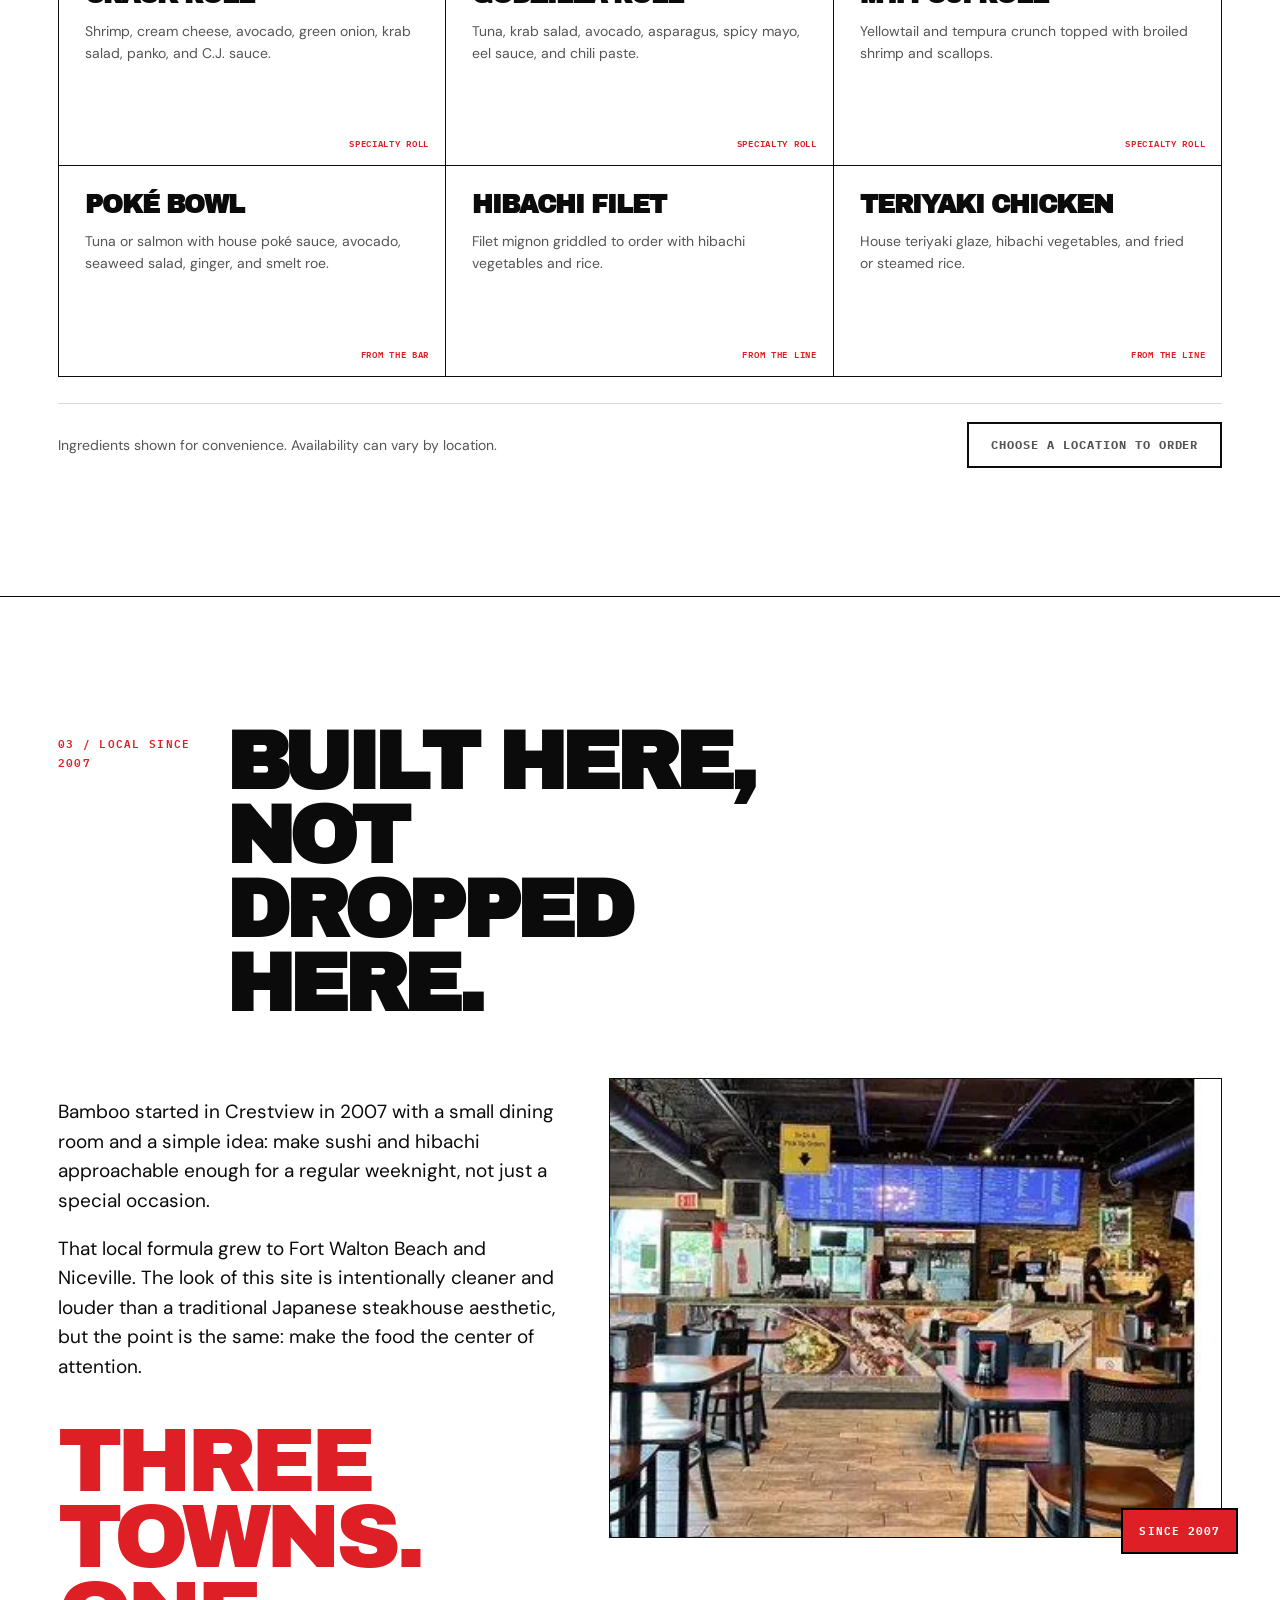
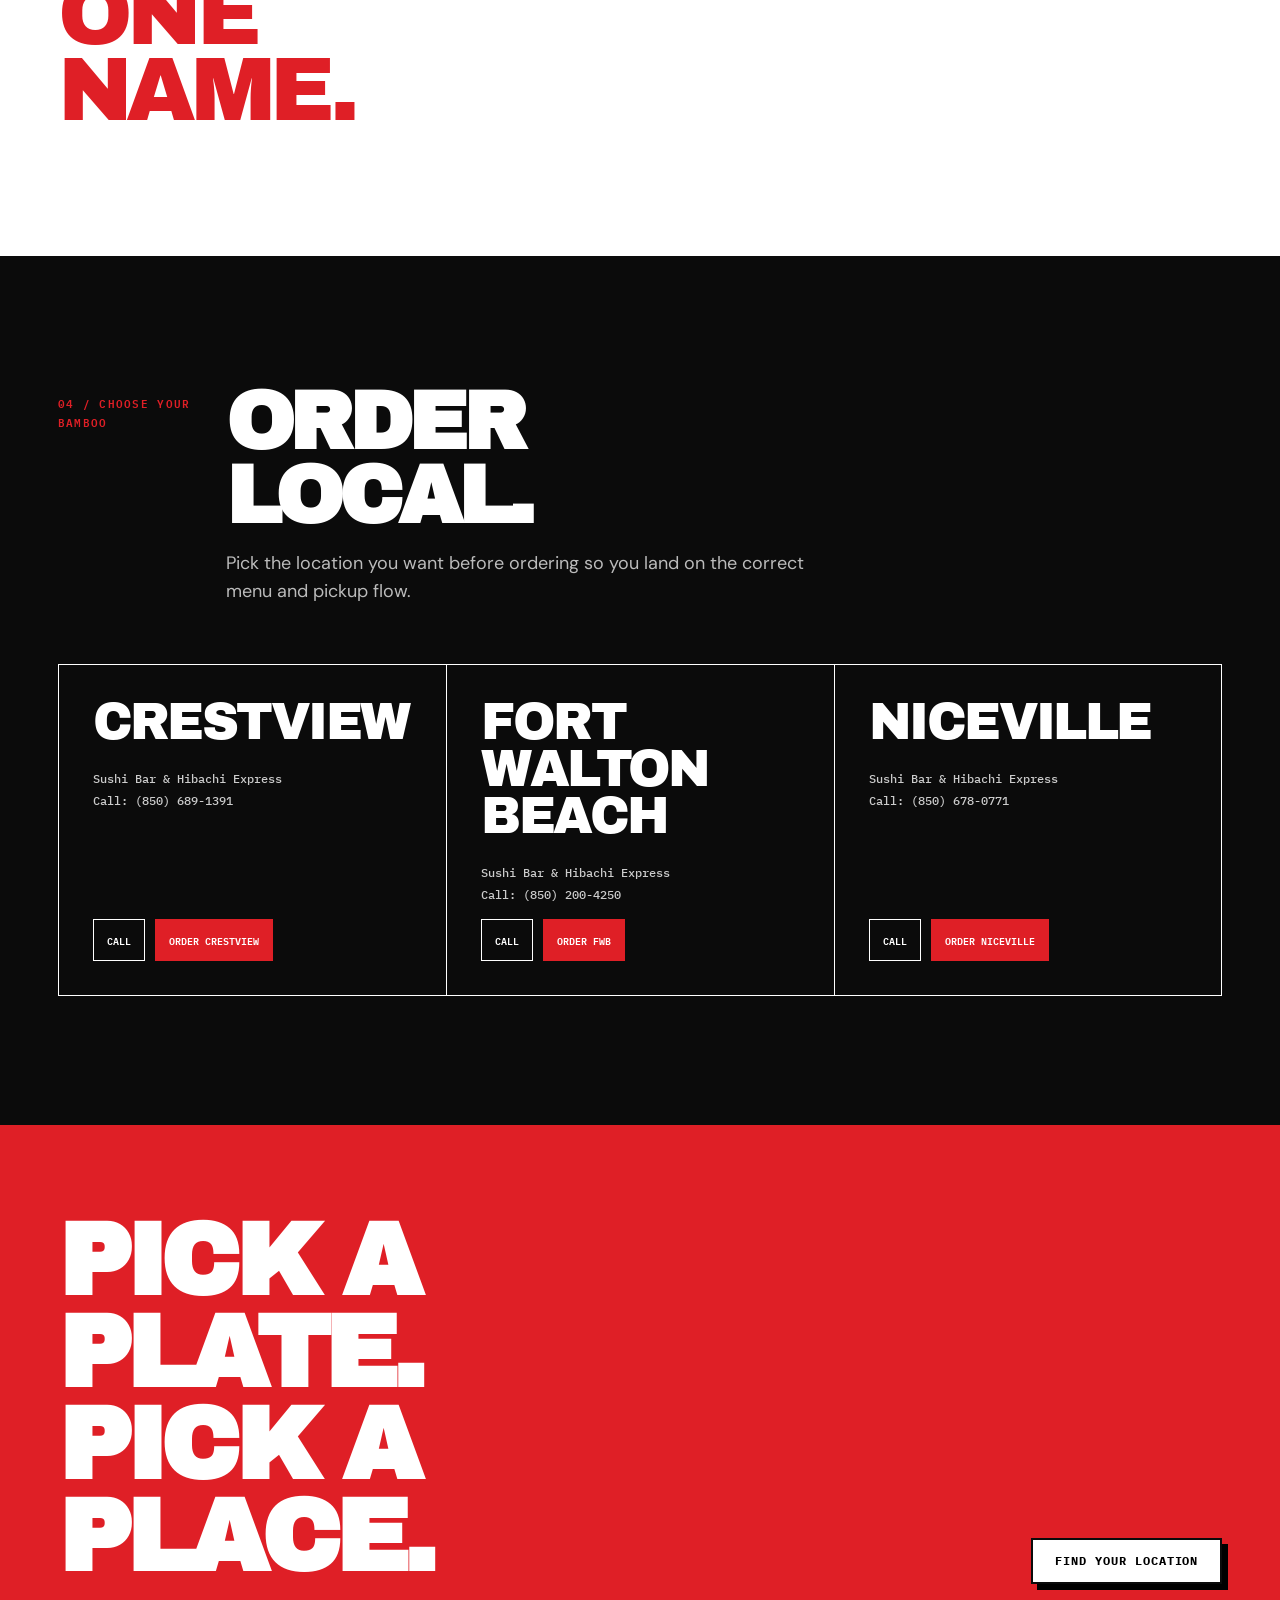
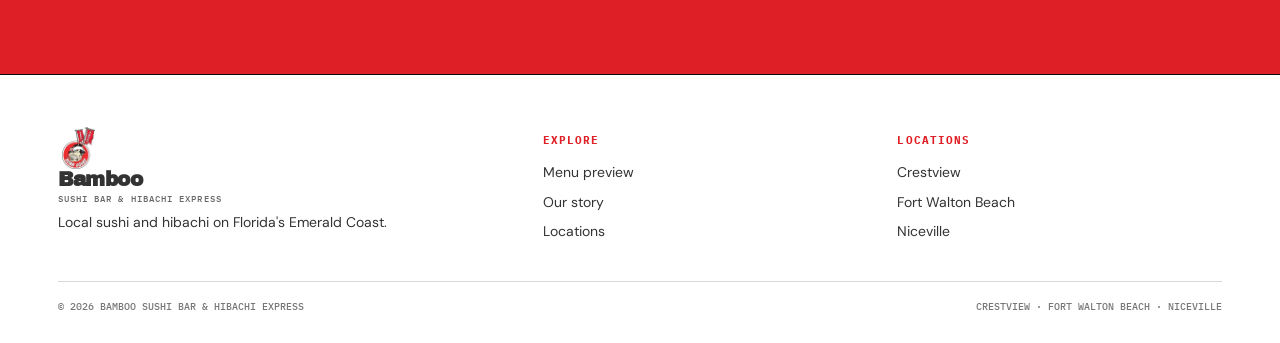
==== commit 345fe9b0: "Redesign variant 2 with bright white black and red visual system" ====
--- a/index.html
+++ b/index.html
@@ -1,659 +1,164 @@
-<!DOCTYPE html>
+<!doctype html>
 <html lang="en">
 <head>
 <meta charset="utf-8">
-<meta name="viewport" content="width=device-width, initial-scale=1, viewport-fit=cover">
-<meta name="theme-color" content="#141211">
-<title>Bamboo Sushi Bar &amp; Hibachi Express | Two Houses, One Kitchen — Emerald Coast, FL</title>
-<meta name="description" content="Sushi rolled to order at the bar. Hibachi fired fresh in back. Family-owned on Florida’s Emerald Coast since 2007 — Crestview, Fort Walton Beach &amp; Niceville.">
+<meta name="viewport" content="width=device-width,initial-scale=1,viewport-fit=cover">
+<meta name="theme-color" content="#ffffff">
+<title>Bamboo Sushi Bar & Hibachi Express</title>
+<meta name="description" content="Bamboo Sushi Bar & Hibachi Express on Florida's Emerald Coast. Sushi, hibachi, and three local locations in Crestview, Fort Walton Beach, and Niceville.">
 <link rel="icon" type="image/png" href="images/brand/bamboo-sushi-hibachi-logo.png">
 <link rel="preload" as="image" href="images/food/seared-ahi-tuna-sashimi-emerald-coast.webp" fetchpriority="high">
 <link rel="preconnect" href="https://fonts.googleapis.com">
 <link rel="preconnect" href="https://fonts.gstatic.com" crossorigin>
-<link rel="stylesheet" href="https://fonts.googleapis.com/css2?family=Fraunces:ital,opsz,wght@0,9..144,300;0,9..144,400;0,9..144,500;0,9..144,600;1,9..144,300;1,9..144,400;1,9..144,500&family=Inter:wght@300;400;500;600&family=IBM+Plex+Mono:wght@400;500&display=swap">
-
-<script type="application/ld+json">
-{"@context":"https://schema.org","@type":"Restaurant",
- "name":"Bamboo Sushi Bar & Hibachi Express","servesCuisine":["Japanese","Sushi","Hibachi"],"priceRange":"$$",
- "openingHoursSpecification":[
-  {"@type":"OpeningHoursSpecification","dayOfWeek":["Monday","Tuesday","Wednesday","Thursday","Sunday"],"opens":"11:00","closes":"20:30"},
-  {"@type":"OpeningHoursSpecification","dayOfWeek":["Friday","Saturday"],"opens":"11:00","closes":"21:30"}]}
-</script>
-
+<link href="https://fonts.googleapis.com/css2?family=Archivo+Black&family=DM+Sans:wght@400;500;600;700&family=IBM+Plex+Mono:wght@400;500;600&display=swap" rel="stylesheet">
 <style>
-/* ============================================================
-   Bamboo Sushi Bar & Hibachi Express
-   Editorial layout. Large type-scale contrast, hairline rules,
-   generous whitespace, red used as punctuation rather than fill.
-   ============================================================ */
 :root{
-  --paper:#141211;      /* deep warm charcoal */
-  --raise:#1C1918;
-  --void:#0B0A09;
-  --ink:#F4F0E9;
-  --ash:#A79E95;
-  --ash-dim:#6E655D;
-  --rule:#2A2624;
-  --hair:rgba(244,240,233,.10);
-  --red:#D8262A;
-  --red-lite:#F25A53;
-  --gold:#C9962F;
-  --display:'Fraunces',serif; --body:'Inter',sans-serif; --mono:'IBM Plex Mono',monospace;
-  --ease:cubic-bezier(.16,.9,.28,1);
-  --pad:clamp(22px,6vw,90px);
-  --maxw:1360px;
+  --white:#fff;
+  --paper:#f7f7f4;
+  --ink:#0b0b0b;
+  --muted:#666;
+  --line:#d9d9d4;
+  --red:#df1f26;
+  --red-dark:#b91319;
+  --display:'Archivo Black',sans-serif;
+  --body:'DM Sans',sans-serif;
+  --mono:'IBM Plex Mono',monospace;
+  --max:1440px;
+  --pad:clamp(18px,4.5vw,72px);
 }
-*{margin:0;box-sizing:border-box}
-html{scroll-behavior:smooth;-webkit-text-size-adjust:100%}
-@media(prefers-reduced-motion:reduce){html{scroll-behavior:auto}*{animation-duration:.01ms !important;transition-duration:.01ms !important}}
-body{background:var(--paper);color:var(--ink);font-family:var(--body);font-weight:300;font-size:17px;
-  line-height:1.65;-webkit-font-smoothing:antialiased;overflow-x:hidden}
-img{max-width:100%;display:block}
+*{box-sizing:border-box}
+html{scroll-behavior:smooth}
+body{margin:0;background:var(--white);color:var(--ink);font-family:var(--body);line-height:1.55;-webkit-font-smoothing:antialiased}
+img{display:block;max-width:100%}
 a{color:inherit;text-decoration:none}
-button{font:inherit;color:inherit;background:none;border:0;cursor:pointer}
-ul{list-style:none}
-.wrap{max-width:var(--maxw);margin:0 auto;padding:0 var(--pad)}
-:focus-visible{outline:2px solid var(--red-lite);outline-offset:4px}
-.skip{position:absolute;left:-999px;background:var(--red);color:#fff;padding:12px 20px;z-index:500}
-.skip:focus{left:0;top:0}
+button{font:inherit}
+.wrap{width:min(var(--max),100%);margin:auto;padding-inline:var(--pad)}
+.skip{position:absolute;left:-9999px;top:8px;background:var(--ink);color:#fff;padding:10px 14px;z-index:999}.skip:focus{left:8px}
 ::selection{background:var(--red);color:#fff}
 
-/* reveal — slow and soft, matched to the editorial pacing */
-.rv{opacity:0;transform:translateY(28px);transition:opacity 1.1s var(--ease),transform 1.1s var(--ease)}
-.rv.in{opacity:1;transform:none}
-.rv[style*="--d"]{transition-delay:calc(var(--d) * 1ms)}
+.topbar{position:sticky;top:0;z-index:50;background:rgba(255,255,255,.95);backdrop-filter:blur(14px);border-bottom:1px solid var(--ink)}
+.nav{min-height:78px;display:grid;grid-template-columns:auto 1fr auto;align-items:center;gap:28px}
+.brand{display:flex;align-items:center;gap:12px}.brand img{width:42px;height:42px;object-fit:contain}.brandword{display:flex;flex-direction:column;line-height:1}.brandword b{font-family:var(--display);font-size:20px;letter-spacing:-.03em}.brandword span{font:500 9px/1.2 var(--mono);text-transform:uppercase;letter-spacing:.12em;margin-top:5px;color:var(--muted)}
+.navlinks{display:flex;justify-content:center;gap:28px;font:600 12px/1 var(--mono);text-transform:uppercase;letter-spacing:.08em}.navlinks a{position:relative}.navlinks a:after{content:"";position:absolute;left:0;right:100%;bottom:-7px;height:2px;background:var(--red);transition:right .2s}.navlinks a:hover:after{right:0}
+.orderbtn{display:inline-flex;align-items:center;justify-content:center;padding:13px 18px;border:2px solid var(--ink);background:var(--red);color:#fff;font:700 12px/1 var(--mono);text-transform:uppercase;letter-spacing:.08em;box-shadow:4px 4px 0 var(--ink);transition:.18s}.orderbtn:hover{transform:translate(2px,2px);box-shadow:2px 2px 0 var(--ink)}
+.menuToggle{display:none;background:#fff;border:2px solid #000;padding:10px 12px;font:600 12px var(--mono)}
 
-/* ---------- type scale ---------- */
-.kicker{font-family:var(--mono);font-size:10.5px;letter-spacing:.22em;text-transform:uppercase;color:var(--ash-dim)}
-.kicker b{color:var(--red-lite);font-weight:400}
-h1,h2,h3{font-family:var(--display);font-weight:400;letter-spacing:-.02em;line-height:1.02}
-.lede{font-size:clamp(17px,1.9vw,21px);color:var(--ash);line-height:1.6;font-weight:300;max-width:52ch}
+.hero{border-bottom:1px solid var(--ink)}
+.heroGrid{display:grid;grid-template-columns:minmax(0,1.15fr) minmax(320px,.85fr);min-height:720px}
+.heroCopy{padding:clamp(70px,8vw,130px) var(--pad) 70px max(var(--pad),calc((100vw - var(--max))/2 + var(--pad)));display:flex;flex-direction:column;justify-content:center;position:relative;overflow:hidden}
+.eyebrow{font:600 11px/1.4 var(--mono);text-transform:uppercase;letter-spacing:.15em;color:var(--red);margin:0 0 24px}
+h1,h2,h3{margin:0;font-family:var(--display);text-transform:uppercase;letter-spacing:-.055em;line-height:.9}
+h1{font-size:clamp(64px,9vw,142px);max-width:7ch}
+h1 .red{color:var(--red)}
+.heroLead{font-size:clamp(18px,2vw,25px);max-width:34ch;margin:30px 0 0;font-weight:500}
+.heroActions{display:flex;gap:12px;flex-wrap:wrap;margin-top:34px}.btn{display:inline-flex;align-items:center;justify-content:center;padding:15px 22px;border:2px solid var(--ink);font:700 12px/1 var(--mono);text-transform:uppercase;letter-spacing:.08em;transition:.18s}.btnRed{background:var(--red);color:#fff;box-shadow:5px 5px 0 var(--ink)}.btnWhite{background:#fff}.btn:hover{transform:translate(2px,2px)}
+.heroStamp{position:absolute;right:4vw;bottom:55px;border:3px solid var(--red);color:var(--red);width:92px;height:92px;border-radius:50%;display:grid;place-items:center;text-align:center;font:600 10px/1.2 var(--mono);text-transform:uppercase;letter-spacing:.08em;transform:rotate(8deg)}
+.heroVisual{position:relative;background:var(--ink);overflow:hidden}.heroVisual img{width:100%;height:100%;object-fit:cover;filter:saturate(.93) contrast(1.05)}.heroVisual:after{content:"SUSHI / HIBACHI / LOCAL";position:absolute;left:18px;bottom:18px;background:#fff;color:#000;padding:10px 12px;border:2px solid #000;font:600 10px var(--mono);letter-spacing:.1em}
+.heroRedRail{position:absolute;top:0;left:0;width:14px;height:100%;background:var(--red)}
 
-/* ---------- header ---------- */
-.hud{position:fixed;top:0;left:0;right:0;z-index:200;display:flex;align-items:center;gap:26px;
-  padding:20px var(--pad);transition:background .5s,backdrop-filter .5s,padding .5s,border-color .5s;
-  border-bottom:1px solid transparent}
-.hud.stuck{background:rgba(20,18,17,.86);backdrop-filter:blur(18px) saturate(1.3);
-  border-bottom-color:var(--hair);padding:13px var(--pad)}
-.brand{display:flex;align-items:center;gap:13px}
-.brand img{width:36px;transition:width .5s}
-.hud.stuck .brand img{width:30px}
-.brand .word{display:flex;flex-direction:column;line-height:1.1}
-.brand b{font-family:var(--display);font-weight:400;font-size:20px;letter-spacing:.01em}
-.brand small{font-family:var(--mono);font-size:8px;letter-spacing:.2em;text-transform:uppercase;color:var(--ash-dim)}
-.hud nav{display:none;gap:34px;margin-left:auto}
-@media(min-width:1000px){.hud nav{display:flex}}
-.hud nav a{font-family:var(--mono);font-size:10.5px;letter-spacing:.16em;text-transform:uppercase;
-  color:var(--ash);position:relative;padding:4px 0;transition:color .3s}
-.hud nav a::after{content:'';position:absolute;left:0;right:100%;bottom:0;height:1px;background:var(--red-lite);transition:right .4s var(--ease)}
-.hud nav a:hover{color:var(--ink)}
-.hud nav a:hover::after,.hud nav a[aria-current="true"]::after{right:0}
-.hud .cta{margin-left:auto;display:none}
-@media(min-width:1000px){.hud .cta{margin-left:0;display:inline-flex}}
-.burger{margin-left:auto;display:flex;flex-direction:column;gap:6px;width:34px;height:34px;justify-content:center}
-@media(min-width:1000px){.burger{display:none}}
-.burger span{display:block;width:24px;height:1.5px;background:var(--ink);transition:transform .4s var(--ease),opacity .3s}
-.burger[aria-expanded="true"] span:nth-child(1){transform:translateY(7.5px) rotate(45deg)}
-.burger[aria-expanded="true"] span:nth-child(2){opacity:0}
-.burger[aria-expanded="true"] span:nth-child(3){transform:translateY(-7.5px) rotate(-45deg)}
+.marquee{overflow:hidden;border-bottom:1px solid var(--ink);background:var(--red);color:#fff;white-space:nowrap}.marqueeTrack{display:inline-block;padding:14px 0;font:700 12px var(--mono);letter-spacing:.12em;text-transform:uppercase;animation:scroll 28s linear infinite}.marqueeTrack span{margin-right:48px}@keyframes scroll{to{transform:translateX(-50%)}}
 
-/* clip-path wipe drawer */
-.drawer{position:fixed;inset:0;z-index:190;background:var(--void);padding:100px var(--pad) 40px;
-  display:flex;flex-direction:column;justify-content:center;gap:2px;
-  clip-path:inset(0 0 100% 0);transition:clip-path .75s var(--ease);overflow-y:auto}
-.drawer.open{clip-path:inset(0 0 0 0)}
-.drawer a{font-family:var(--display);font-weight:300;font-size:clamp(32px,8vw,58px);padding:12px 0;
-  border-bottom:1px solid var(--rule);display:flex;align-items:baseline;gap:16px}
-.drawer a i{font-family:var(--mono);font-style:normal;font-size:11px;color:var(--ash-dim);letter-spacing:.1em}
-body.locked{overflow:hidden}
+.section{padding:clamp(78px,10vw,150px) 0;border-bottom:1px solid var(--ink)}
+.sectionHead{display:grid;grid-template-columns:140px 1fr;gap:28px;align-items:start;margin-bottom:58px}.sectionNo{font:600 11px var(--mono);color:var(--red);letter-spacing:.12em;text-transform:uppercase;padding-top:8px}.sectionHead h2{font-size:clamp(44px,6.4vw,96px);max-width:10ch}.sectionHead p{max-width:52ch;font-size:18px;color:#444;margin:18px 0 0}
 
-/* ---------- buttons ---------- */
-.btn{display:inline-flex;align-items:center;gap:11px;padding:15px 30px;border-radius:100px;
-  font-family:var(--body);font-weight:500;font-size:14px;letter-spacing:.01em;
-  transition:background .35s,color .35s,border-color .35s,transform .35s var(--ease)}
-.btn--solid{background:var(--red);color:#fff}
-.btn--solid:hover{background:#E8433F;transform:translateY(-2px)}
-.btn--line{border:1px solid var(--hair);color:var(--ink)}
-.btn--line:hover{border-color:var(--ink);transform:translateY(-2px)}
-.btn--sm{padding:11px 22px;font-size:12.5px}
-.btn svg{width:14px;height:14px}
+.featureGrid{display:grid;grid-template-columns:1fr 1fr;border:1px solid var(--ink)}.feature{padding:clamp(28px,4vw,58px);min-height:420px;position:relative}.feature+ .feature{border-left:1px solid var(--ink)}.feature:nth-child(2){background:var(--paper)}.featureKicker{font:600 11px var(--mono);text-transform:uppercase;color:var(--red);letter-spacing:.12em}.feature h3{font-size:clamp(42px,5vw,74px);margin:20px 0 18px}.feature p{max-width:45ch;color:#444;font-size:17px}.featureList{display:grid;grid-template-columns:1fr 1fr;gap:0;margin-top:34px;border-top:1px solid var(--ink)}.featureList div{padding:12px 0;border-bottom:1px solid var(--line);font:500 13px var(--mono)}.kanji{position:absolute;right:24px;bottom:0;font-family:serif;font-size:160px;line-height:.8;color:rgba(223,31,38,.09);user-select:none}
 
-/* ---------- hero ---------- */
-.hero{position:relative;min-height:100svh;display:grid;align-items:center;padding:140px 0 60px}
-.hero-grid{display:grid;gap:44px;align-items:center}
-@media(min-width:960px){.hero-grid{grid-template-columns:1.08fr .92fr;gap:70px}}
-.hero h1{font-size:clamp(50px,8.4vw,116px);font-weight:300}
-.hero h1 .line{display:block;overflow:hidden}
-.hero h1 .line i{display:block;font-style:normal;transform:translateY(105%);
-  transition:transform 1.15s var(--ease)}
-.hero h1 .line i.up{transform:none}
-.hero h1 em{font-style:italic;font-weight:400;color:var(--red-lite)}
-.hero-meta{margin-top:34px;display:flex;flex-wrap:wrap;gap:26px 40px;align-items:flex-start}
-.hero-meta .m{display:flex;flex-direction:column;gap:3px}
-.hero-meta .m b{font-family:var(--display);font-size:20px;font-weight:400}
-.hero-meta .m span{font-family:var(--mono);font-size:9.5px;letter-spacing:.14em;text-transform:uppercase;color:var(--ash-dim)}
-.hero-actions{display:flex;flex-wrap:wrap;gap:13px;margin-top:38px}
-.hero-media{position:relative;aspect-ratio:4/5;overflow:hidden;border-radius:2px;background:var(--raise)}
-@media(max-width:959px){.hero-media{aspect-ratio:16/11}}
-.hero-media img{width:100%;height:100%;object-fit:cover;transform:scale(1.06);
-  transition:transform 1.6s var(--ease)}
-.hero-media.in img{transform:scale(1)}
-.hero-media figcaption{position:absolute;left:0;right:0;bottom:0;padding:70px 22px 20px;
-  background:linear-gradient(to top,rgba(11,10,9,.9),transparent);
-  font-family:var(--mono);font-size:9.5px;letter-spacing:.14em;text-transform:uppercase;color:rgba(244,240,233,.8)}
+.photoBand{display:grid;grid-template-columns:1.2fr .8fr;min-height:500px;border-bottom:1px solid var(--ink)}.photoBand figure{margin:0;position:relative;overflow:hidden}.photoBand figure+figure{border-left:1px solid var(--ink)}.photoBand img{width:100%;height:100%;object-fit:cover}.photoTag{position:absolute;left:18px;top:18px;background:#fff;border:2px solid #000;padding:9px 11px;font:600 10px var(--mono);text-transform:uppercase;letter-spacing:.09em}
 
-/* ---------- rule / section head ---------- */
-.rule{height:1px;background:var(--hair);margin:0}
-section{padding:clamp(76px,11vw,150px) 0}
-.shead{display:grid;gap:22px;margin-bottom:clamp(44px,6vw,74px)}
-@media(min-width:900px){.shead{grid-template-columns:auto 1fr;gap:0 60px;align-items:start}}
-.shead .num{font-family:var(--mono);font-size:11px;letter-spacing:.2em;color:var(--red-lite);padding-top:12px}
-.shead h2{font-size:clamp(34px,5.6vw,74px);font-weight:300}
-.shead h2 em{font-style:italic;font-weight:400;color:var(--red-lite)}
-.shead .lede{margin-top:22px}
+.menuGrid{display:grid;grid-template-columns:repeat(3,1fr);border:1px solid var(--ink)}.menuCard{padding:26px;min-height:210px;border-right:1px solid var(--ink);border-bottom:1px solid var(--ink);position:relative}.menuCard:nth-child(3n){border-right:0}.menuCard:nth-last-child(-n+3){border-bottom:0}.menuCard b{display:block;font-family:var(--display);font-size:25px;line-height:1;text-transform:uppercase;letter-spacing:-.04em;margin-bottom:14px}.menuCard p{font-size:14px;color:#555;margin:0}.menuCard span{position:absolute;right:16px;bottom:14px;font:600 9px var(--mono);text-transform:uppercase;color:var(--red);letter-spacing:.08em}.menuNote{display:flex;justify-content:space-between;gap:20px;align-items:center;margin-top:26px;padding-top:18px;border-top:1px solid var(--line);font-size:14px;color:#555}
 
-/* ---------- THE SPLIT — the signature section ---------- */
-.split{display:grid;gap:1px;background:var(--hair);border-top:1px solid var(--hair);border-bottom:1px solid var(--hair)}
-@media(min-width:900px){.split{grid-template-columns:1fr 1fr}}
-.house{background:var(--paper);padding:clamp(34px,5vw,70px);position:relative;overflow:hidden;
-  transition:background .6s var(--ease)}
-.house:hover{background:var(--raise)}
-.house .hnum{font-family:var(--mono);font-size:10px;letter-spacing:.2em;color:var(--ash-dim);margin-bottom:26px;display:block}
-.house h3{font-size:clamp(30px,4.2vw,52px);font-weight:300;margin-bottom:8px}
-.house h3 em{font-style:italic;font-weight:400;color:var(--red-lite)}
-.house .sub{font-family:var(--mono);font-size:10.5px;letter-spacing:.16em;text-transform:uppercase;color:var(--gold);margin-bottom:26px}
-.house p{color:var(--ash);font-size:16px;line-height:1.75;max-width:44ch;margin-bottom:26px}
-.house dl{display:grid;gap:0;border-top:1px solid var(--hair)}
-.house dl div{display:flex;justify-content:space-between;gap:20px;padding:14px 0;border-bottom:1px solid var(--hair)}
-.house dt{font-size:14.5px;color:var(--ink)}
-.house dd{font-family:var(--mono);font-size:10.5px;letter-spacing:.08em;text-transform:uppercase;color:var(--ash-dim);text-align:right;flex:0 0 auto}
-.house .mark{position:absolute;right:-30px;top:-30px;font-family:var(--display);font-size:190px;
-  line-height:1;color:rgba(244,240,233,.028);pointer-events:none;user-select:none}
+.locations{background:var(--ink);color:#fff}.locations .sectionHead p{color:#bbb}.locationGrid{display:grid;grid-template-columns:repeat(3,1fr);border:1px solid #fff}.location{padding:34px;min-height:330px;display:flex;flex-direction:column}.location+ .location{border-left:1px solid #fff}.location .city{font-family:var(--display);font-size:clamp(36px,4vw,58px);text-transform:uppercase;line-height:.92;letter-spacing:-.05em}.location .meta{font:500 12px/1.8 var(--mono);margin-top:22px;color:#ccc}.location .actions{display:flex;gap:10px;flex-wrap:wrap;margin-top:auto}.location .actions a{padding:11px 13px;border:1px solid #fff;font:600 10px var(--mono);text-transform:uppercase}.location .actions .order{background:var(--red);border-color:var(--red)}
 
-/* ---------- menu index ---------- */
-.mindex{display:grid;gap:0}
-.mrow{display:grid;gap:6px 30px;padding:26px 0;border-bottom:1px solid var(--hair);
-  transition:background .4s,padding-left .4s var(--ease)}
-@media(min-width:800px){.mrow{grid-template-columns:minmax(180px,.9fr) 1.6fr auto;align-items:baseline}}
-.mrow:hover{background:rgba(244,240,233,.02);padding-left:14px}
-.mrow h4{font-family:var(--display);font-size:clamp(20px,2.4vw,27px);font-weight:400}
-.mrow p{color:var(--ash);font-size:14.5px;line-height:1.6;font-weight:300}
-.mrow .tags{display:flex;gap:7px;flex-wrap:wrap}
-.mrow .tags span{font-family:var(--mono);font-size:8.5px;letter-spacing:.12em;text-transform:uppercase;
-  color:var(--ash-dim);border:1px solid var(--rule);padding:4px 9px;border-radius:100px;white-space:nowrap}
-.mrow .tags span.hot{color:var(--red-lite);border-color:rgba(242,90,83,.35)}
-.mfilter{display:flex;flex-wrap:wrap;gap:9px;margin-bottom:14px}
-.mfilter button{font-family:var(--mono);font-size:10.5px;letter-spacing:.14em;text-transform:uppercase;
-  color:var(--ash-dim);padding:9px 17px;border:1px solid var(--rule);border-radius:100px;transition:all .3s}
-.mfilter button:hover{color:var(--ink);border-color:var(--ash-dim)}
-.mfilter button[aria-pressed="true"]{color:var(--paper);background:var(--ink);border-color:var(--ink)}
+.storyGrid{display:grid;grid-template-columns:.9fr 1.1fr;gap:50px;align-items:start}.storyText p{font-size:19px;max-width:48ch}.storyBig{font-family:var(--display);font-size:clamp(44px,7vw,110px);line-height:.85;letter-spacing:-.06em;text-transform:uppercase;color:var(--red);margin-top:42px}.storyMedia{margin:0;position:relative}.storyMedia img{width:100%;aspect-ratio:4/3;object-fit:cover;border:1px solid var(--ink)}.storyMedia:after{content:"SINCE 2007";position:absolute;right:-16px;bottom:-16px;background:var(--red);color:#fff;border:2px solid #000;padding:14px 16px;font:700 11px var(--mono);letter-spacing:.1em}
 
-/* ---------- story ---------- */
-.story{background:var(--void)}
-.story-grid{display:grid;gap:50px}
-@media(min-width:960px){.story-grid{grid-template-columns:1fr 1fr;gap:80px;align-items:center}}
-.story-grid p{color:var(--ash);font-size:16.5px;line-height:1.8;margin-bottom:20px;font-weight:300}
-.pull{font-family:var(--display);font-style:italic;font-weight:300;font-size:clamp(24px,3.4vw,38px);
-  line-height:1.3;color:var(--ink);margin:38px 0;padding-left:28px;border-left:1px solid var(--red)}
-.figures{display:grid;grid-template-columns:repeat(2,1fr);gap:1px;background:var(--hair);border:1px solid var(--hair)}
-@media(min-width:620px){.figures{grid-template-columns:repeat(4,1fr)}}
-.fig{background:var(--void);padding:26px 20px;text-align:center}
-.fig b{display:block;font-family:var(--display);font-size:clamp(28px,3.6vw,40px);font-weight:300;color:var(--ink)}
-.fig span{font-family:var(--mono);font-size:9px;letter-spacing:.14em;text-transform:uppercase;color:var(--ash-dim)}
-.story-media{aspect-ratio:1;overflow:hidden;background:var(--raise)}
-.story-media img{width:100%;height:100%;object-fit:cover;transition:transform 1.4s var(--ease)}
-.story-media:hover img{transform:scale(1.05)}
+.finalCta{background:var(--red);color:#fff;padding:90px 0;border-bottom:1px solid var(--ink)}.finalGrid{display:grid;grid-template-columns:1fr auto;gap:30px;align-items:end}.finalCta h2{font-size:clamp(54px,8vw,120px);max-width:8ch}.finalCta .btn{background:#fff;color:#000;box-shadow:6px 6px 0 #000}
+footer{padding:44px 0 30px;background:#fff}.foot{display:grid;grid-template-columns:1.4fr 1fr 1fr;gap:30px}.foot h4{font:700 11px var(--mono);text-transform:uppercase;color:var(--red);letter-spacing:.1em}.foot a,.foot p{display:block;font-size:14px;margin:8px 0;color:#333}.copyright{margin-top:30px;padding-top:18px;border-top:1px solid var(--line);display:flex;justify-content:space-between;font:500 10px var(--mono);text-transform:uppercase;color:#777}
 
-/* ---------- gallery strip ---------- */
-.strip{display:grid;grid-auto-flow:column;grid-auto-columns:clamp(230px,30vw,360px);gap:1px;
-  overflow-x:auto;scroll-snap-type:x mandatory;background:var(--hair);
-  border-top:1px solid var(--hair);border-bottom:1px solid var(--hair);
-  scrollbar-width:none}
-.strip::-webkit-scrollbar{display:none}
-.sfig{scroll-snap-align:center;position:relative;aspect-ratio:4/5;overflow:hidden;background:var(--paper);cursor:zoom-in;border:0;padding:0;width:100%}
-.sfig img{width:100%;height:100%;object-fit:cover;filter:saturate(.92);transition:transform 1.1s var(--ease),filter .6s}
-.sfig:hover img{transform:scale(1.05);filter:saturate(1.05)}
-.sfig figcaption{position:absolute;left:0;right:0;bottom:0;padding:60px 18px 16px;text-align:left;
-  background:linear-gradient(to top,rgba(11,10,9,.92),transparent);
-  font-family:var(--mono);font-size:9px;letter-spacing:.14em;text-transform:uppercase;color:rgba(244,240,233,.85)}
-
-/* ---------- locations as a ledger, not cards ---------- */
-.ledger{border-top:1px solid var(--hair)}
-.lrow{display:grid;gap:16px 34px;padding:clamp(28px,4vw,46px) 0;border-bottom:1px solid var(--hair);
-  transition:background .45s}
-@media(min-width:900px){.lrow{grid-template-columns:.85fr .9fr .7fr auto;align-items:center}}
-.lrow:hover{background:rgba(244,240,233,.02)}
-.lrow h3{font-size:clamp(26px,3.4vw,40px);font-weight:300;display:flex;align-items:baseline;gap:14px;flex-wrap:wrap}
-.lrow h3 i{font-family:var(--mono);font-style:normal;font-size:9px;letter-spacing:.14em;text-transform:uppercase;
-  color:var(--gold);border:1px solid rgba(201,150,47,.4);padding:4px 9px;border-radius:100px}
-.lrow .addr{font-size:14.5px;color:var(--ash);line-height:1.6}
-.lrow .addr a:hover{color:var(--red-lite)}
-.lrow .hrs{font-family:var(--mono);font-size:10.5px;letter-spacing:.06em;color:var(--ash-dim);line-height:1.9}
-.lrow .acts{display:flex;gap:9px;flex-wrap:wrap}
-.status{display:inline-flex;align-items:center;gap:7px;font-family:var(--mono);font-size:9.5px;
-  letter-spacing:.14em;text-transform:uppercase;margin-bottom:8px}
-.status .dot{width:6px;height:6px;border-radius:50%}
-.status.open .dot{background:#25C07A;box-shadow:0 0 0 0 rgba(37,192,122,.5);animation:ping 2.6s infinite}
-.status.open .t{color:#25C07A}
-.status.shut .dot{background:var(--ash-dim)}
-.status.shut .t{color:var(--ash-dim)}
-@keyframes ping{0%{box-shadow:0 0 0 0 rgba(37,192,122,.45)}70%{box-shadow:0 0 0 8px rgba(37,192,122,0)}100%{box-shadow:0 0 0 0 rgba(37,192,122,0)}}
-
-/* ---------- closing CTA ---------- */
-.close-cta{background:var(--void);text-align:center;padding:clamp(80px,12vw,170px) 0}
-.close-cta h2{font-size:clamp(38px,7vw,92px);font-weight:300;margin-bottom:26px}
-.close-cta h2 em{font-style:italic;font-weight:400;color:var(--red-lite)}
-.close-cta .acts{display:flex;gap:14px;justify-content:center;flex-wrap:wrap;margin-top:38px}
-.close-note{font-family:var(--mono);font-size:10.5px;letter-spacing:.14em;text-transform:uppercase;
-  color:var(--ash-dim);margin-top:30px}
-
-/* ---------- footer ---------- */
-footer{padding:clamp(56px,7vw,86px) 0 40px}
-.fgrid{display:grid;gap:38px;padding-bottom:44px;border-bottom:1px solid var(--hair)}
-@media(min-width:820px){.fgrid{grid-template-columns:1.5fr 1fr 1fr 1fr}}
-.fgrid h4{font-family:var(--mono);font-size:9.5px;letter-spacing:.18em;text-transform:uppercase;color:var(--ash-dim);margin-bottom:16px}
-.fgrid a,.fgrid p{display:block;color:var(--ash);font-size:14.5px;margin-bottom:11px;font-weight:300}
-.fgrid a:hover{color:var(--red-lite)}
-.fbase{display:flex;flex-wrap:wrap;justify-content:space-between;gap:12px;padding-top:26px;
-  font-family:var(--mono);font-size:10px;letter-spacing:.1em;text-transform:uppercase;color:var(--ash-dim)}
-
-/* lightbox */
-.lb{position:fixed;inset:0;z-index:400;background:rgba(11,10,9,.96);display:flex;align-items:center;
-  justify-content:center;padding:5vw;opacity:0;visibility:hidden;transition:opacity .4s,visibility .4s}
-.lb.open{opacity:1;visibility:visible}
-.lb img{max-width:min(92vw,900px);max-height:84vh;object-fit:contain}
-.lb button{position:absolute;top:24px;right:24px;width:46px;height:46px;border:1px solid var(--hair);
-  border-radius:50%;display:flex;align-items:center;justify-content:center;color:var(--ink)}
-.lb button:hover{border-color:var(--ink)}
+@media(max-width:980px){.navlinks{display:none}.menuToggle{display:block}.orderbtn{display:none}.nav{grid-template-columns:1fr auto}.heroGrid{grid-template-columns:1fr}.heroVisual{min-height:440px}.heroCopy{padding-left:var(--pad)}.heroStamp{display:none}.sectionHead{grid-template-columns:1fr}.featureGrid,.photoBand,.storyGrid,.finalGrid{grid-template-columns:1fr}.feature+ .feature,.photoBand figure+figure{border-left:0;border-top:1px solid var(--ink)}.menuGrid{grid-template-columns:1fr 1fr}.menuCard:nth-child(3n){border-right:1px solid var(--ink)}.menuCard:nth-child(2n){border-right:0}.menuCard:nth-last-child(-n+3){border-bottom:1px solid var(--ink)}.menuCard:nth-last-child(-n+2){border-bottom:0}.locationGrid{grid-template-columns:1fr}.location+ .location{border-left:0;border-top:1px solid #fff}.foot{grid-template-columns:1fr 1fr}}
+@media(max-width:620px){.brandword span{display:none}.heroGrid{min-height:auto}.heroCopy{padding-top:72px;padding-bottom:58px}h1{font-size:clamp(56px,18vw,88px)}.heroVisual{min-height:330px}.featureGrid,.menuGrid,.foot{grid-template-columns:1fr}.featureList{grid-template-columns:1fr}.menuCard,.menuCard:nth-child(3n),.menuCard:nth-child(2n){border-right:0}.menuCard:nth-last-child(-n+2){border-bottom:1px solid var(--ink)}.menuCard:last-child{border-bottom:0}.section{padding:72px 0}.location{min-height:280px}.copyright{flex-direction:column;gap:8px}.marqueeTrack{animation-duration:18s}}
+@media(prefers-reduced-motion:reduce){html{scroll-behavior:auto}.marqueeTrack{animation:none}}
 </style>
 </head>
 <body>
 <a class="skip" href="#main">Skip to content</a>
-
-<header class="hud" id="hud">
-  <a class="brand" href="#top"><img src="images/brand/bamboo-sushi-hibachi-logo.png" alt="">
-    <span class="word"><b>Bamboo</b><small>Sushi Bar &amp; Hibachi Express</small></span></a>
-  <nav aria-label="Primary">
-    <a href="#houses">The Two Houses</a><a href="#menu">Menu</a><a href="#story">Story</a><a href="#find">Locations</a>
-  </nav>
-  <a class="btn btn--solid btn--sm cta" data-order href="#">Order Online</a>
-  <button class="burger" id="burger" aria-expanded="false" aria-label="Menu"><span></span><span></span><span></span></button>
+<header class="topbar">
+  <div class="wrap nav">
+    <a class="brand" href="#top"><img src="images/brand/bamboo-sushi-hibachi-logo.png" alt="Bamboo logo"><span class="brandword"><b>Bamboo</b><span>Sushi Bar & Hibachi Express</span></span></a>
+    <nav class="navlinks" aria-label="Primary"><a href="#menu">Menu</a><a href="#story">Our Story</a><a href="#locations">Locations</a></nav>
+    <a class="orderbtn" href="#locations">Order Online</a>
+    <button class="menuToggle" id="menuToggle" type="button" aria-expanded="false" aria-controls="mobileNav">Menu</button>
+  </div>
+  <nav id="mobileNav" hidden style="border-top:1px solid #000;padding:16px var(--pad);background:#fff;font:600 12px var(--mono);text-transform:uppercase"><a href="#menu" style="margin-right:18px">Menu</a><a href="#story" style="margin-right:18px">Story</a><a href="#locations">Locations</a></nav>
 </header>
-
-<div class="drawer" id="drawer">
-  <a href="#houses"><i>01</i>The Two Houses</a>
-  <a href="#menu"><i>02</i>Menu</a>
-  <a href="#story"><i>03</i>Story</a>
-  <a href="#find"><i>04</i>Locations</a>
-  <a data-order href="#"><i>→</i>Order Online</a>
-</div>
-
 <main id="main">
 <section class="hero" id="top">
-  <div class="wrap hero-grid">
-    <div>
-      <p class="kicker" style="margin-bottom:30px"><b>Est. 2007</b> · Crestview · Fort Walton Beach · Niceville</p>
-      <h1>
-        <span class="line"><i>Two houses.</i></span>
-        <span class="line"><i><em>One kitchen.</em></i></span>
-      </h1>
-      <p class="lede" style="margin-top:30px">Sushi rolled by hand at the bar, in front of you. Hibachi fired to order in back, out fast. Voted the Emerald Coast’s best sushi two years running.</p>
-      <div class="hero-actions">
-        <a class="btn btn--solid" data-order href="#">Order Online
-          <svg viewBox="0 0 24 24" fill="none" stroke="currentColor" stroke-width="2"><path d="M5 12h14M13 6l6 6-6 6"/></svg></a>
-        <a class="btn btn--line" href="#menu">See the Menu</a>
-      </div>
-      <div class="hero-meta">
-        <div class="m"><b>11am–8:30pm</b><span>Mon–Thu &amp; Sun</span></div>
-        <div class="m"><b>11am–9:30pm</b><span>Fri &amp; Sat</span></div>
-        <div class="m"><b>4.5 ★</b><span>1,600+ Google reviews</span></div>
-      </div>
+  <div class="heroGrid">
+    <div class="heroCopy">
+      <div class="heroRedRail"></div>
+      <p class="eyebrow">Emerald Coast, Florida · Est. 2007</p>
+      <h1>Fresh.<br><span class="red">Fast.</span><br>Local.</h1>
+      <p class="heroLead">Sushi made at the bar. Hibachi fired to order. Three local restaurants, one Bamboo.</p>
+      <div class="heroActions"><a class="btn btnRed" href="#locations">Order from your location</a><a class="btn btnWhite" href="#menu">Explore the menu</a></div>
+      <div class="heroStamp">Three<br>Locations<br>One Bamboo</div>
     </div>
-    <figure class="hero-media rv" id="heroMedia">
-      <img src="images/food/seared-ahi-tuna-sashimi-emerald-coast.webp" alt="Seared ahi tuna sashimi" fetchpriority="high">
-      <figcaption>Seared ahi tuna — cut to order at the bar</figcaption>
-    </figure>
+    <div class="heroVisual"><img src="images/food/seared-ahi-tuna-sashimi-emerald-coast.webp" alt="Seared ahi tuna sashimi" fetchpriority="high"></div>
   </div>
 </section>
+<div class="marquee" aria-hidden="true"><div class="marqueeTrack"><span>Sushi rolled to order</span><span>Hibachi fired fresh</span><span>Crestview</span><span>Fort Walton Beach</span><span>Niceville</span><span>Sushi rolled to order</span><span>Hibachi fired fresh</span><span>Crestview</span><span>Fort Walton Beach</span><span>Niceville</span></div></div>
 
-<!-- ===== THE SPLIT ===== -->
-<section id="houses" style="padding-top:0">
+<section class="section">
   <div class="wrap">
-    <div class="shead rv">
-      <span class="num">01</span>
-      <div>
-        <h2>One building. <em>Two very different rooms.</em></h2>
-        <p class="lede">They are genuinely different crafts, and it is worth knowing which one you are walking in for.</p>
-      </div>
-    </div>
-  </div>
-  <div class="split">
-    <div class="house rv">
-      <span class="mark">壽</span>
-      <span class="hnum">House 01</span>
-      <h3>The <em>Bar</em></h3>
-      <p class="sub">Visible · Hand work · Cut to order</p>
-      <p>Every roll, every slice of nigiri, every sashimi plate is made by hand at the bar while you watch. Sit at the counter and you’ll see the whole thing — the fish coming out, the rice being seasoned, your roll being cut. It’s the best seat in the house and it costs exactly the same as a table.</p>
-      <dl>
-        <div><dt>Specialty rolls</dt><dd>30+ on the board</dd></div>
-        <div><dt>Nigiri &amp; sashimi</dt><dd>Cut to order</dd></div>
-        <div><dt>Sushi boats</dt><dd>Built for the table</dd></div>
-        <div><dt>Poké bowls</dt><dd>House sauce</dd></div>
-      </dl>
-    </div>
-    <div class="house rv" style="--d:120">
-      <span class="mark">火</span>
-      <span class="hnum">House 02</span>
-      <h3>The <em>Line</em></h3>
-      <p class="sub">Closed kitchen · Fired to order · Out fast</p>
-      <p>Hibachi Express runs out of the kitchen in back. No show, no ten-minute onion volcano — just a flat top, a real cook, and your plate coming out hot in the time it takes to get your drink. Every plate comes with fried or steamed rice and hibachi vegetables.</p>
-      <dl>
-        <div><dt>Hibachi plates</dt><dd>Steak · Filet · Shrimp</dd></div>
-        <div><dt>Ramen, udon &amp; curry</dt><dd>House broth</dd></div>
-        <div><dt>Fried rolls &amp; apps</dt><dd>Panko, to order</dd></div>
-        <div><dt>Kids plates</dt><dd>Sized &amp; priced down</dd></div>
-      </dl>
+    <div class="sectionHead"><div class="sectionNo">01 / Two Sides</div><div><h2>Bar heat. Grill heat.</h2><p>Two parts of the restaurant, two different crafts. Pick your mood and let the kitchen do the rest.</p></div></div>
+    <div class="featureGrid">
+      <article class="feature"><div class="featureKicker">From the sushi bar</div><h3>Cut. Roll. Serve.</h3><p>Specialty rolls, nigiri, sashimi, poké bowls, and shareable plates made in view of the dining room.</p><div class="featureList"><div>Specialty rolls</div><div>Nigiri & sashimi</div><div>Poké bowls</div><div>Sushi boats</div></div><div class="kanji">寿</div></article>
+      <article class="feature"><div class="featureKicker">From the kitchen</div><h3>Fire. Sear. Plate.</h3><p>Hibachi, noodles, curry, fried favorites, and hot plates built for speed without turning dinner into fast food.</p><div class="featureList"><div>Hibachi plates</div><div>Ramen & udon</div><div>Fried rolls</div><div>Kids plates</div></div><div class="kanji">火</div></article>
     </div>
   </div>
 </section>
 
-<!-- ===== MENU ===== -->
-<section id="menu">
+<div class="photoBand">
+  <figure><img src="images/food/chicken-shrimp-steak-hibachi.webp" alt="Hibachi plate with chicken, shrimp, and steak"><span class="photoTag">Hot side</span></figure>
+  <figure><img src="images/food/crispy-fried-sushi-roll-platter-bamboo-sauce.webp" alt="Crispy fried sushi roll platter"><span class="photoTag">Sushi side</span></figure>
+</div>
+
+<section class="section" id="menu">
   <div class="wrap">
-    <div class="shead rv">
-      <span class="num">02</span>
-      <div>
-        <h2>What people <em>actually order.</em></h2>
-        <p class="lede">A slice of the board. Full menu and current pricing live on the ordering site.</p>
-      </div>
+    <div class="sectionHead"><div class="sectionNo">02 / Menu Preview</div><div><h2>Know what you're hungry for.</h2><p>A quick look at the kinds of dishes Bamboo is known for. We keep pricing on the ordering platform so the website never becomes a graveyard of old numbers.</p></div></div>
+    <div class="menuGrid">
+      <article class="menuCard"><b>Crack Roll</b><p>Shrimp, cream cheese, avocado, green onion, krab salad, panko, and C.J. sauce.</p><span>Specialty roll</span></article>
+      <article class="menuCard"><b>Godzilla Roll</b><p>Tuna, krab salad, avocado, asparagus, spicy mayo, eel sauce, and chili paste.</p><span>Specialty roll</span></article>
+      <article class="menuCard"><b>Mt. Fuji Roll</b><p>Yellowtail and tempura crunch topped with broiled shrimp and scallops.</p><span>Specialty roll</span></article>
+      <article class="menuCard"><b>Poké Bowl</b><p>Tuna or salmon with house poké sauce, avocado, seaweed salad, ginger, and smelt roe.</p><span>From the bar</span></article>
+      <article class="menuCard"><b>Hibachi Filet</b><p>Filet mignon griddled to order with hibachi vegetables and rice.</p><span>From the line</span></article>
+      <article class="menuCard"><b>Teriyaki Chicken</b><p>House teriyaki glaze, hibachi vegetables, and fried or steamed rice.</p><span>From the line</span></article>
     </div>
-    <div class="mfilter rv" id="mfilter">
-      <button aria-pressed="true" data-cat="all">Everything</button>
-      <button aria-pressed="false" data-cat="bar">From the Bar</button>
-      <button aria-pressed="false" data-cat="line">From the Line</button>
-      <button aria-pressed="false" data-cat="share">To Share</button>
-    </div>
-    <div class="mindex" id="mindex"></div>
+    <div class="menuNote"><span>Ingredients shown for convenience. Availability can vary by location.</span><a class="btn btnWhite" href="#locations">Choose a location to order</a></div>
   </div>
 </section>
 
-<!-- ===== GALLERY STRIP ===== -->
-<div class="strip" id="strip"></div>
+<section class="section" id="story">
+  <div class="wrap">
+    <div class="sectionHead"><div class="sectionNo">03 / Local Since 2007</div><div><h2>Built here, not dropped here.</h2></div></div>
+    <div class="storyGrid"><div class="storyText"><p>Bamboo started in Crestview in 2007 with a small dining room and a simple idea: make sushi and hibachi approachable enough for a regular weeknight, not just a special occasion.</p><p>That local formula grew to Fort Walton Beach and Niceville. The look of this site is intentionally cleaner and louder than a traditional Japanese steakhouse aesthetic, but the point is the same: make the food the center of attention.</p><div class="storyBig">Three towns.<br>One name.</div></div><figure class="storyMedia"><img src="images/gallery/dining-room-interior-sushi-bar-menu-boards.webp" alt="Bamboo dining room and sushi bar"></figure></div>
+  </div>
+</section>
 
-<!-- ===== STORY ===== -->
-<section class="story" id="story">
+<section class="section locations" id="locations">
   <div class="wrap">
-    <div class="shead rv">
-      <span class="num">03</span>
-      <div><h2>Started in a <em>45-seat room.</em></h2></div>
-    </div>
-    <div class="story-grid">
-      <div class="rv">
-        <p>Bamboo was founded in October 2007 by Joe Rice and Danny Ledford, after years working in restaurants in Destin. The idea was simple and slightly stubborn: real sushi and real hibachi, at a price people could actually pay on a Tuesday. They started with forty-five seats in Crestview.</p>
-        <p>Word got around. Crestview expanded, Fort Walton Beach opened, Niceville followed in 2015. Three locations later, it’s still the same family behind the bar and the line — fast-paced, a little loud, and genuinely fun.</p>
-        <blockquote class="pull">Come in as a customer and leave as a friend.</blockquote>
-        <div class="figures">
-          <div class="fig"><b data-count="2007">2007</b><span>Founded</span></div>
-          <div class="fig"><b data-count="3">3</b><span>Locations</span></div>
-          <div class="fig"><b data-count="45">45</b><span>Seats, Year One</span></div>
-          <div class="fig"><b data-count="1600" data-suffix="+" data-sep>1,600+</b><span>Google Reviews</span></div>
-        </div>
-      </div>
-      <figure class="story-media rv" style="--d:140">
-        <img src="images/gallery/dining-room-interior-sushi-bar-menu-boards.webp" alt="Inside the dining room, sushi bar and menu boards">
-      </figure>
+    <div class="sectionHead"><div class="sectionNo">04 / Choose Your Bamboo</div><div><h2>Order local.</h2><p>Pick the location you want before ordering so you land on the correct menu and pickup flow.</p></div></div>
+    <div class="locationGrid">
+      <article class="location"><div class="city">Crestview</div><div class="meta">Sushi Bar & Hibachi Express<br>Call: (850) 689-1391</div><div class="actions"><a href="tel:+18506891391">Call</a><a class="order" href="https://menu-6161.orderexperience.net/58a87ddc515ee9f947471247/menu" target="_blank" rel="noopener">Order Crestview</a></div></article>
+      <article class="location"><div class="city">Fort Walton Beach</div><div class="meta">Sushi Bar & Hibachi Express<br>Call: (850) 200-4250</div><div class="actions"><a href="tel:+18502004250">Call</a><a class="order" href="https://menu-6161.orderexperience.net/5f08c146505ee9dd3c7b23c8/menu" target="_blank" rel="noopener">Order FWB</a></div></article>
+      <article class="location"><div class="city">Niceville</div><div class="meta">Sushi Bar & Hibachi Express<br>Call: (850) 678-0771</div><div class="actions"><a href="tel:+18506780771">Call</a><a class="order" href="https://menu-6161.orderexperience.net/58a87e82515ee9c647471249/menu" target="_blank" rel="noopener">Order Niceville</a></div></article>
     </div>
   </div>
 </section>
 
-<!-- ===== LOCATIONS ===== -->
-<section id="find">
-  <div class="wrap">
-    <div class="shead rv">
-      <span class="num">04</span>
-      <div>
-        <h2>Three rooms on <em>the Emerald Coast.</em></h2>
-        <p class="lede">Order direct and you pay the menu price — the delivery apps add service fees, delivery fees, and a markup on top.</p>
-      </div>
-    </div>
-    <div class="ledger" id="ledger"></div>
-  </div>
-</section>
+<section class="finalCta"><div class="wrap finalGrid"><h2>Pick a plate. Pick a place.</h2><a class="btn" href="#locations">Find your location</a></div></section>
 </main>
-
-<section class="close-cta">
-  <div class="wrap">
-    <p class="kicker" style="margin-bottom:26px">Open 11am daily</p>
-    <h2>Sit at the bar.<br><em>Watch it get made.</em></h2>
-    <div class="acts">
-      <a class="btn btn--solid" data-order href="#">Order Online
-        <svg viewBox="0 0 24 24" fill="none" stroke="currentColor" stroke-width="2"><path d="M5 12h14M13 6l6 6-6 6"/></svg></a>
-      <a class="btn btn--line" href="#find">Find Your Location</a>
-    </div>
-    <p class="close-note">Drive-thru at Niceville &amp; Fort Walton Beach · Catering platters — call ahead</p>
-  </div>
-</section>
-
-<footer>
-  <div class="wrap">
-    <div class="fgrid">
-      <div>
-        <a class="brand" href="#top" style="margin-bottom:16px"><img src="images/brand/bamboo-sushi-hibachi-logo.png" alt="">
-          <span class="word"><b>Bamboo</b><small>Sushi Bar &amp; Hibachi Express</small></span></a>
-        <p style="max-width:30ch">Sushi rolled at the bar. Hibachi fired in back. Family-owned on Florida’s Emerald Coast since 2007.</p>
-      </div>
-      <div><h4>Explore</h4>
-        <a href="#houses">The Two Houses</a><a href="#menu">Menu</a><a href="#story">Story</a><a href="#find">Locations</a></div>
-      <div><h4>Call</h4>
-        <a href="tel:+18506891391">Crestview · (850) 689-1391</a>
-        <a href="tel:+18502004250">Fort Walton Beach · (850) 200-4250</a>
-        <a href="tel:+18506780771">Niceville · (850) 678-0771</a></div>
-      <div><h4>Follow</h4>
-        <a href="https://www.instagram.com/bamboo_crestview/">@bamboo_crestview</a>
-        <a href="https://www.instagram.com/bamboo_fwb/">@bamboo_fwb</a>
-        <a href="https://www.instagram.com/bambooniceville/">@bambooniceville</a></div>
-    </div>
-    <div class="fbase"><span>© <span id="yr"></span> Bamboo Sushi Bar &amp; Hibachi Express</span>
-      <span>Crestview · Fort Walton Beach · Niceville</span></div>
-  </div>
-</footer>
-
-<div class="lb" id="lb" role="dialog" aria-modal="true" aria-label="Enlarged image">
-  <button id="lbX" aria-label="Close"><svg viewBox="0 0 24 24" fill="none" stroke="currentColor" stroke-width="1.5" width="20" height="20"><path d="M18 6L6 18M6 6l12 12"/></svg></button>
-  <img id="lbI" src="" alt="">
-</div>
-
+<footer><div class="wrap"><div class="foot"><div><a class="brand" href="#top"><img src="images/brand/bamboo-sushi-hibachi-logo.png" alt=""><span class="brandword"><b>Bamboo</b><span>Sushi Bar & Hibachi Express</span></span></a><p>Local sushi and hibachi on Florida's Emerald Coast.</p></div><div><h4>Explore</h4><a href="#menu">Menu preview</a><a href="#story">Our story</a><a href="#locations">Locations</a></div><div><h4>Locations</h4><a href="tel:+18506891391">Crestview</a><a href="tel:+18502004250">Fort Walton Beach</a><a href="tel:+18506780771">Niceville</a></div></div><div class="copyright"><span>© <span id="year"></span> Bamboo Sushi Bar & Hibachi Express</span><span>Crestview · Fort Walton Beach · Niceville</span></div></div></footer>
 <script>
-(function(){
-'use strict';
-var doc=document, reduce=matchMedia('(prefers-reduced-motion: reduce)').matches;
-var $=function(s,c){return (c||doc).querySelector(s)}, $$=function(s,c){return [].slice.call((c||doc).querySelectorAll(s))};
-
-
-/* ---- CONFIG -------------------------------------------------------------
-   Every "Order Online" link on the page reads from ORDER_URL, so the
-   ordering destination is set in exactly one place. */
-var CONFIG = { ORDER_URL : 'https://www.bamboo-sushi.com/' };
-
-var WIRE = function(){
-  [].slice.call(document.querySelectorAll('[data-order]')).forEach(function(a){
-    a.href=CONFIG.ORDER_URL; a.target='_blank'; a.rel='noopener';
-  });
-};
-
-var HOURS={weekday:{o:11,c:20.5},friSat:{o:11,c:21.5},sunday:{o:11,c:20.5}};
-function hoursFor(d){return d===0?HOURS.sunday:(d===5||d===6)?HOURS.friSat:HOURS.weekday}
-function fmt(t){var h=Math.floor(t),m=Math.round((t-h)*60),ap=h>=12?'pm':'am',hh=h>12?h-12:h;return hh+(m?':'+(m<10?'0':'')+m:'')+ap}
-
-/* Menu split by house — bar items and line items */
-var DISHES=[
-  ['bar','Crack Roll','Shrimp, cream cheese, avocado, green onion and krab salad, flash-fried in panko, finished with C.J. sauce.',['Futomaki','Most ordered']],
-  ['bar','Godzilla Roll','Tuna, krab salad, avocado, asparagus and spicy mayo, flash-fried, topped with eel sauce and chili paste.',['Spicy']],
-  ['bar','Mt. Fuji Roll','Yellowtail and tempura crunch, topped with broiled shrimp and scallops in bamboo sauce.',['Raw']],
-  ['bar','Sasquatch Roll','Shrimp, tempura crunch, cucumber and avocado under broiled krab, shrimp and scallops.',['Futomaki']],
-  ['bar','Uni','Sea urchin — market price, when we can get it right.',['Raw','Market']],
-  ['bar','Poké Bowl','Tuna or salmon in house poké sauce, avocado, seaweed salad, pickled ginger, smelt roe.',['Raw']],
-  ['bar','Sashimi Dinner','Nine ounces of the day’s best fish, with steamed rice and miso soup.',['Raw']],
-  ['line','Hibachi Filet Mignon','Our most tender cut, griddled to order with hibachi vegetables and rice.',['Premium']],
-  ['line','Teriyaki Chicken','House teriyaki glaze, hibachi vegetables, fried or steamed rice.',['Most ordered']],
-  ['line','Panko Fried Shrimp','Eight large shrimp, panko-breaded and fried to order.',['Popular']],
-  ['line','Yaki Soba Noodles','Stir-fried noodles and mixed vegetables with your choice of protein.',[]],
-  ['line','Ramen','House broth bowl — the kitchen’s answer to a cold day on the coast.',[]],
-  ['line','Pork Katsu Curry','Panko tonkatsu over steamed rice in thick Japanese curry.',[]],
-  ['line','Miso Soup','Starts almost every table’s order.',['Vegetarian']],
-  ['share','Tenryu Boat','TNT, Sunset and Emerald Dragon, plus salmon, tuna and yellowtail sashimi.',['For sharing']],
-  ['share','Soryu Sushi Boat','Five specialty rolls, a sashimi trio, and shrimp, tuna and krab nigiri.',['For sharing']],
-  ['share','Carnivore Boat','Volcano, Sasquatch, Surf n’ Turf and Crestview rolls, plus lemon pepper tuna.',['For sharing']],
-  ['share','Catering Platters','Sushi trays and hibachi platters, built to order. Call your location ahead.',['Call ahead']]
-];
-
-var STRIP=[
-  ['images/food/crispy-fried-sushi-roll-platter-bamboo-sauce.webp','Crispy fried roll platter'],
-  ['images/food/seared-ahi-tuna-sashimi-emerald-coast.webp','Seared ahi tuna sashimi'],
-  ['images/gallery/dining-room-interior-sushi-bar-menu-boards.webp','The dining room'],
-  ['images/gallery/guest-enjoying-hibachi-express-meal.webp','Hibachi Express, served'],
-  ['images/gallery/bamboo-sushi-hibachi-storefront-evening-800w.webp','Storefront, evening'],
-  ['images/gallery/bamboo-niceville-sushi-bar-hibachi-express-sign-800w.webp','Niceville'],
-  ['images/gallery/bamboo-sushi-bar-hibachi-express-exterior-sign-800w.webp','Exterior sign']
-];
-
-var LOCS=[
-  {n:'Crestview',tag:'Original · 2007',a:'2505 S Ferdon Blvd, Crestview, FL 32536',t:'(850) 689-1391',th:'+18506891391',
-   f:'Dine-in · Takeout · Curbside',m:'https://maps.google.com/?q=2505+S+Ferdon+Blvd+Crestview+FL+32536'},
-  {n:'Fort Walton Beach',tag:'Drive-thru',a:'9 Eglin Pkwy NE, Fort Walton Beach, FL 32548',t:'(850) 200-4250',th:'+18502004250',
-   f:'Drive-thru · Dine-in · Curbside',m:'https://maps.google.com/?q=9+Eglin+Pkwy+NE+Fort+Walton+Beach+FL+32548'},
-  {n:'Niceville',tag:'Drive-thru',a:'117 W John Sims Pkwy, Niceville, FL 32578',t:'(850) 678-0771',th:'+18506780771',
-   f:'Drive-thru · Dine-in · Curbside',m:'https://maps.google.com/?q=117+W+John+Sims+Pkwy+Niceville+FL+32578'}
-];
-
-$('#yr').textContent=new Date().getFullYear();
-WIRE();
-
-/* ---- hero line reveal: masked slide-up, staggered ---- */
-(function(){
-  var lines=$$('.hero h1 .line i');
-  if(reduce){ lines.forEach(function(l){l.classList.add('up')}); $('#heroMedia').classList.add('in'); return; }
-  lines.forEach(function(l,i){ setTimeout(function(){ l.classList.add('up'); }, 180 + i*130); });
-  setTimeout(function(){ $('#heroMedia').classList.add('in','rv'); $('#heroMedia').classList.add('in'); }, 120);
-})();
-
-/* ---- nav ---- */
-(function(){
-  var hud=$('#hud'), b=$('#burger'), d=$('#drawer');
-  addEventListener('scroll',function(){hud.classList.toggle('stuck',scrollY>30)},{passive:true});
-  b.addEventListener('click',function(){
-    var o=d.classList.toggle('open'); b.setAttribute('aria-expanded',o); doc.body.classList.toggle('locked',o);
-  });
-  $$('#drawer a').forEach(function(a){a.addEventListener('click',function(){
-    d.classList.remove('open'); b.setAttribute('aria-expanded','false'); doc.body.classList.remove('locked');
-  })});
-  // nav highlight
-  var links=$$('.hud nav a'), ids=['houses','menu','story','find'], ticking=false;
-  function upd(){
-    ticking=false;
-    var mid=scrollY+innerHeight*.4, cur='';
-    ids.forEach(function(id){var el=doc.getElementById(id);
-      if(el&&el.getBoundingClientRect().top+scrollY<=mid)cur=id;});
-    links.forEach(function(a){a.setAttribute('aria-current',a.getAttribute('href')==='#'+cur?'true':'false')});
-  }
-  addEventListener('scroll',function(){if(!ticking){ticking=true;requestAnimationFrame(upd)}},{passive:true});
-  upd();
-})();
-
-/* ---- reveal ---- */
-var revealIO=null;
-(function(){
-  if(!('IntersectionObserver' in window)||reduce){ $$('.rv').forEach(function(e){e.classList.add('in')}); return; }
-  revealIO=new IntersectionObserver(function(en){
-    en.forEach(function(e){if(e.isIntersecting){e.target.classList.add('in');revealIO.unobserve(e.target)}});
-  },{threshold:.14,rootMargin:'0px 0px -6% 0px'});
-  $$('.rv').forEach(function(e){revealIO.observe(e)});
-})();
-function observeNew(sel){
-  if(revealIO){ $$(sel).forEach(function(e){revealIO.observe(e)}); }
-  else { $$(sel).forEach(function(e){e.classList.add('in')}); }
-}
-
-/* ---- counters: ease-out, only once in view ---- */
-(function(){
-  var els=$$('[data-count]');
-  function run(el){
-    var target=parseFloat(el.getAttribute('data-count'));
-    var suf=el.getAttribute('data-suffix')||'', sep=el.hasAttribute('data-sep');
-    if(reduce){ el.textContent=(sep?target.toLocaleString('en-US'):target)+suf; return; }
-    var t0=performance.now(), dur=1400;
-    (function step(now){
-      var p=Math.min((now-t0)/dur,1), e=1-Math.pow(1-p,4), v=Math.round(target*e);
-      el.textContent=(sep?v.toLocaleString('en-US'):v)+suf;
-      if(p<1)requestAnimationFrame(step);
-    })(t0);
-  }
-  if(!('IntersectionObserver' in window)||reduce){els.forEach(run);return}
-  var io=new IntersectionObserver(function(en){
-    en.forEach(function(e){if(e.isIntersecting){run(e.target);io.unobserve(e.target)}});
-  },{threshold:.6});
-  els.forEach(function(e){io.observe(e)});
-})();
-
-/* ---- menu index + filter ---- */
-(function(){
-  var box=$('#mindex'), btns=$$('#mfilter button');
-  function render(cat){
-    var rows=DISHES.filter(function(d){return cat==='all'||d[0]===cat});
-    box.innerHTML=rows.map(function(d,i){
-      var tags=d[3].map(function(t){
-        var hot=/most ordered|popular|premium|market/i.test(t)?' class="hot"':'';
-        return '<span'+hot+'>'+t+'</span>';
-      }).join('');
-      return '<article class="mrow rv" style="--d:'+(i*40)+'"><h4>'+d[1]+'</h4><p>'+d[2]+'</p><div class="tags">'+tags+'</div></article>';
-    }).join('');
-    observeNew('#mindex .rv');
-  }
-  btns.forEach(function(b){b.addEventListener('click',function(){
-    btns.forEach(function(x){x.setAttribute('aria-pressed','false')});
-    b.setAttribute('aria-pressed','true'); render(b.getAttribute('data-cat'));
-  })});
-  render('all');
-})();
-
-/* ---- strip ---- */
-(function(){
-  $('#strip').innerHTML=STRIP.map(function(s){
-    return '<button class="sfig" data-full="'+s[0]+'" data-alt="'+s[1]+'" aria-label="Enlarge: '+s[1]+'"><img src="'+s[0]+'" alt="'+s[1]+'" loading="lazy"><figcaption>'+s[1]+'</figcaption></button>';
-  }).join('');
-})();
-
-/* ---- ledger ---- */
-(function(){
-  var d=new Date(), h=hoursFor(d.getDay()), now=d.getHours()+d.getMinutes()/60;
-  var open=now>=h.o&&now<h.c;
-  var txt=open?'Open until '+fmt(h.c):'Closed · opens '+fmt(h.o);
-  $('#ledger').innerHTML=LOCS.map(function(L,i){
-    return '<article class="lrow rv" style="--d:'+(i*90)+'">'+
-      '<div><span class="status '+(open?'open':'shut')+'"><span class="dot"></span><span class="t">'+txt+'</span></span>'+
-        '<h3>'+L.n+' <i>'+L.tag+'</i></h3></div>'+
-      '<p class="addr"><a href="'+L.m+'">'+L.a+'</a><br><a href="tel:'+L.th+'">'+L.t+'</a><br><span style="color:var(--ash-dim)">'+L.f+'</span></p>'+
-      '<p class="hrs">Mon–Thu · 11am–8:30pm<br>Fri–Sat · 11am–9:30pm<br>Sun · 11am–8:30pm</p>'+
-      '<div class="acts"><a class="btn btn--solid btn--sm" href="'+CONFIG.ORDER_URL+'" target="_blank" rel="noopener">Order</a>'+
-        '<a class="btn btn--line btn--sm" href="'+L.m+'">Directions</a></div>'+
-    '</article>';
-  }).join('');
-  observeNew('#ledger .rv');
-})();
-
-/* ---- lightbox ---- */
-(function(){
-  var lb=$('#lb'), img=$('#lbI'), x=$('#lbX'), last=null;
-  doc.addEventListener('click',function(e){
-    var t=e.target.closest('[data-full]');
-    if(t){last=t;img.src=t.getAttribute('data-full');img.alt=t.getAttribute('data-alt')||'';lb.classList.add('open');x.focus()}
-  });
-  function shut(){lb.classList.remove('open');if(last)last.focus()}
-  x.addEventListener('click',shut);
-  lb.addEventListener('click',function(e){if(e.target===lb)shut()});
-  doc.addEventListener('keydown',function(e){if(e.key==='Escape'&&lb.classList.contains('open'))shut()});
-})();
-})();
+const toggle=document.getElementById('menuToggle');const mobile=document.getElementById('mobileNav');toggle?.addEventListener('click',()=>{const open=toggle.getAttribute('aria-expanded')==='true';toggle.setAttribute('aria-expanded',String(!open));mobile.hidden=open});mobile?.querySelectorAll('a').forEach(a=>a.addEventListener('click',()=>{mobile.hidden=true;toggle.setAttribute('aria-expanded','false')}));document.getElementById('year').textContent=new Date().getFullYear();
 </script>
 </body>
-</html>
+</html>
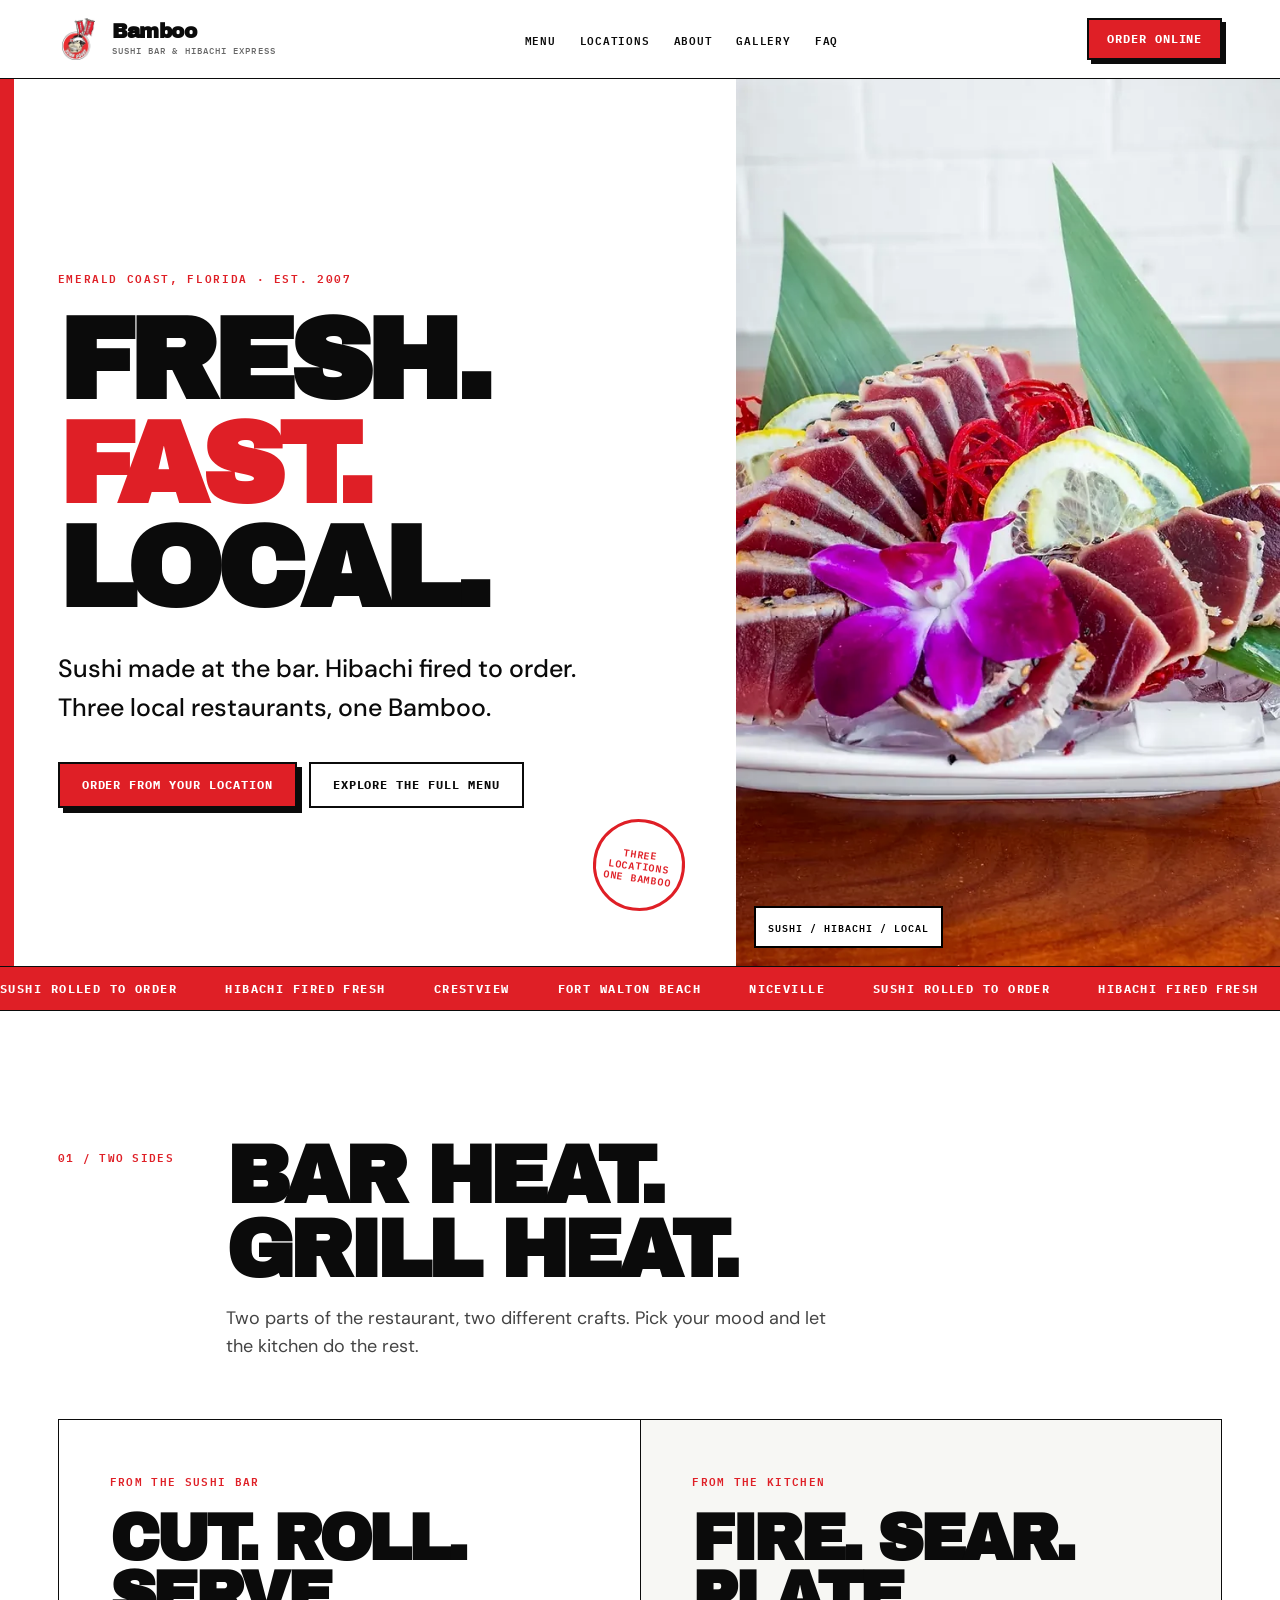
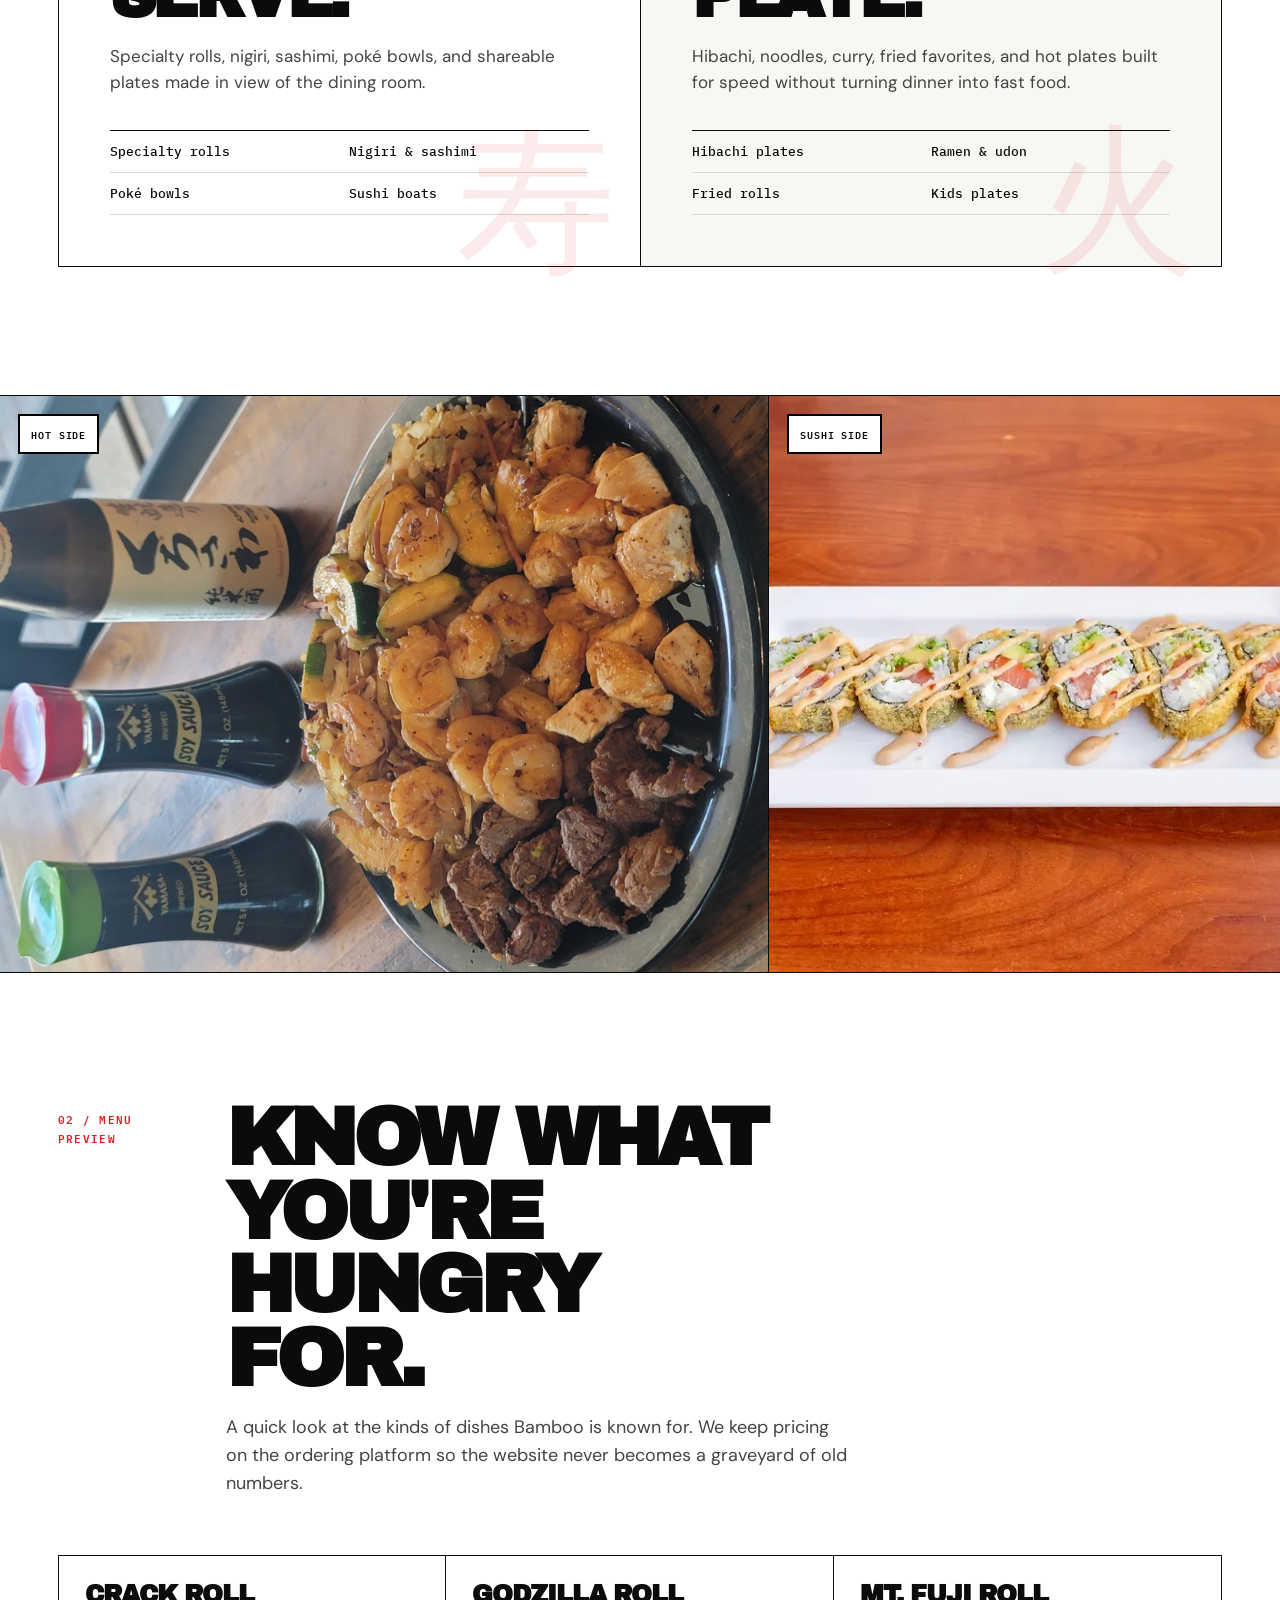
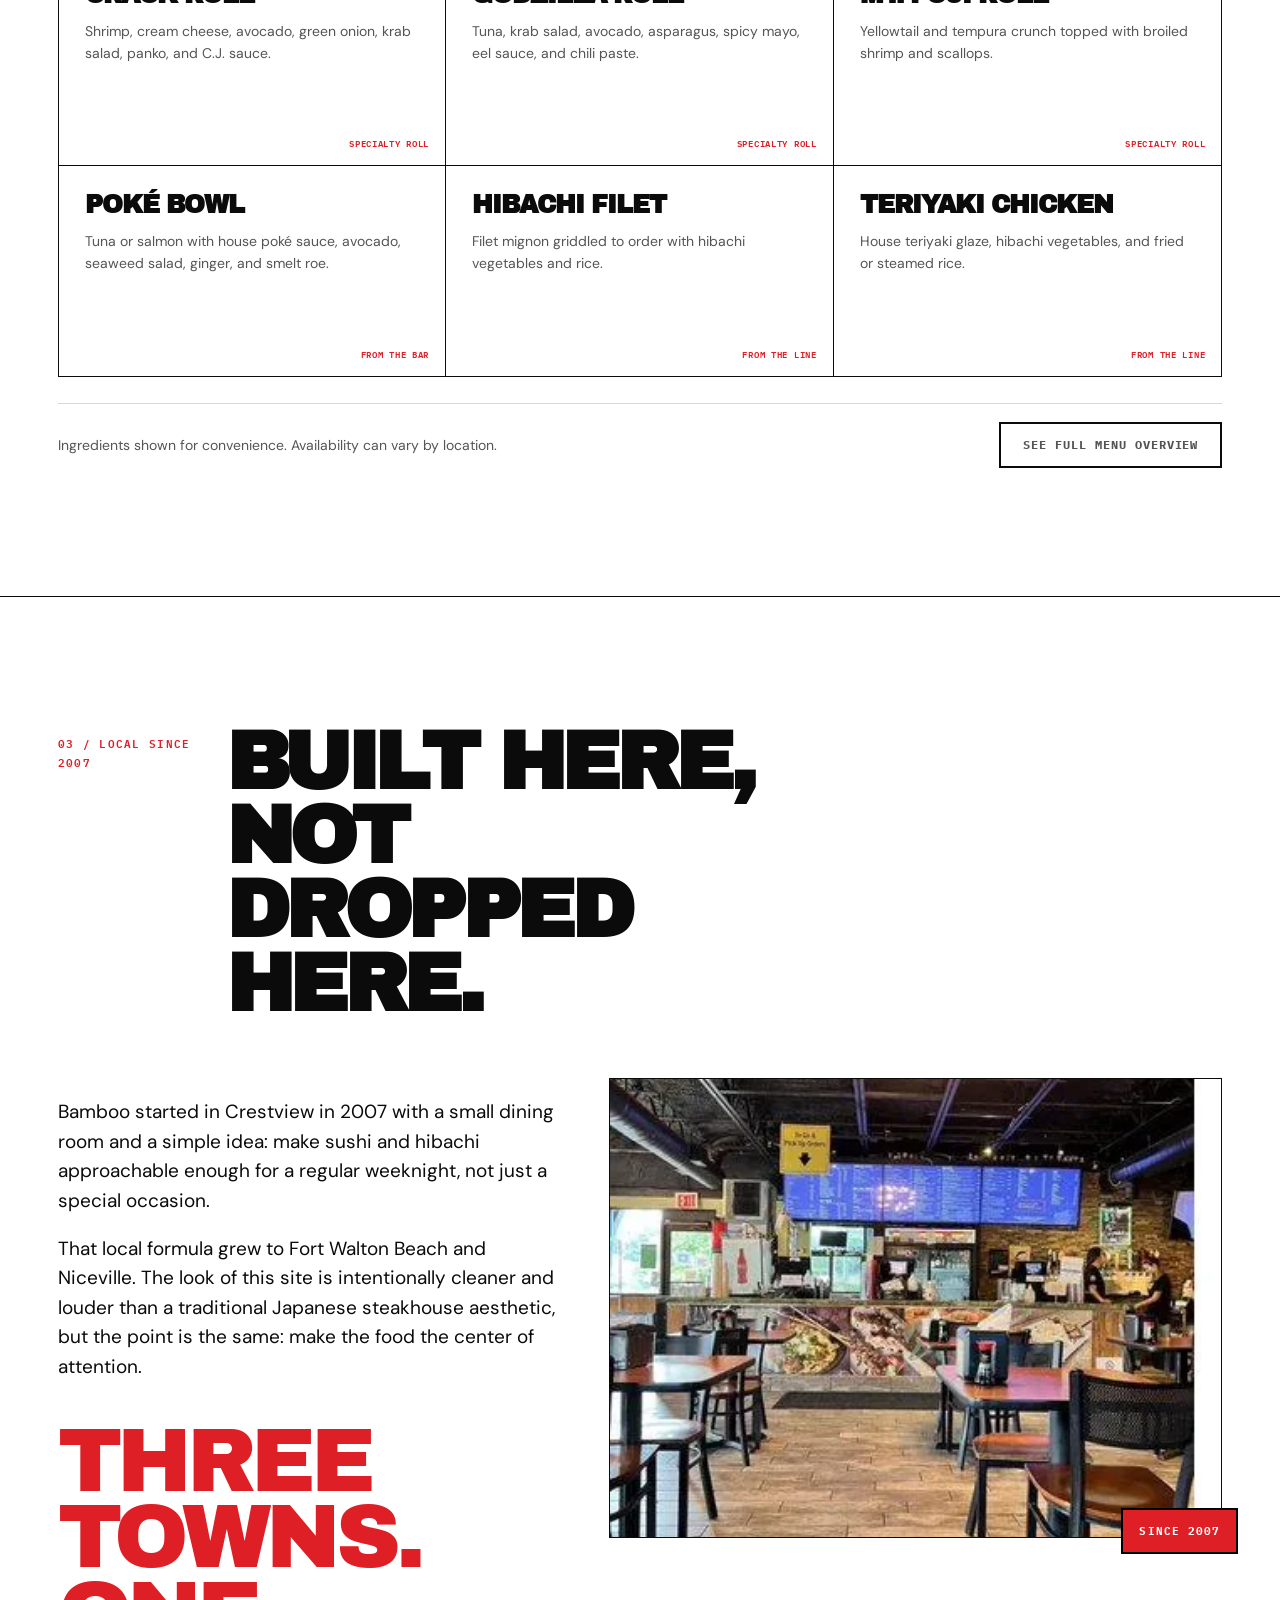
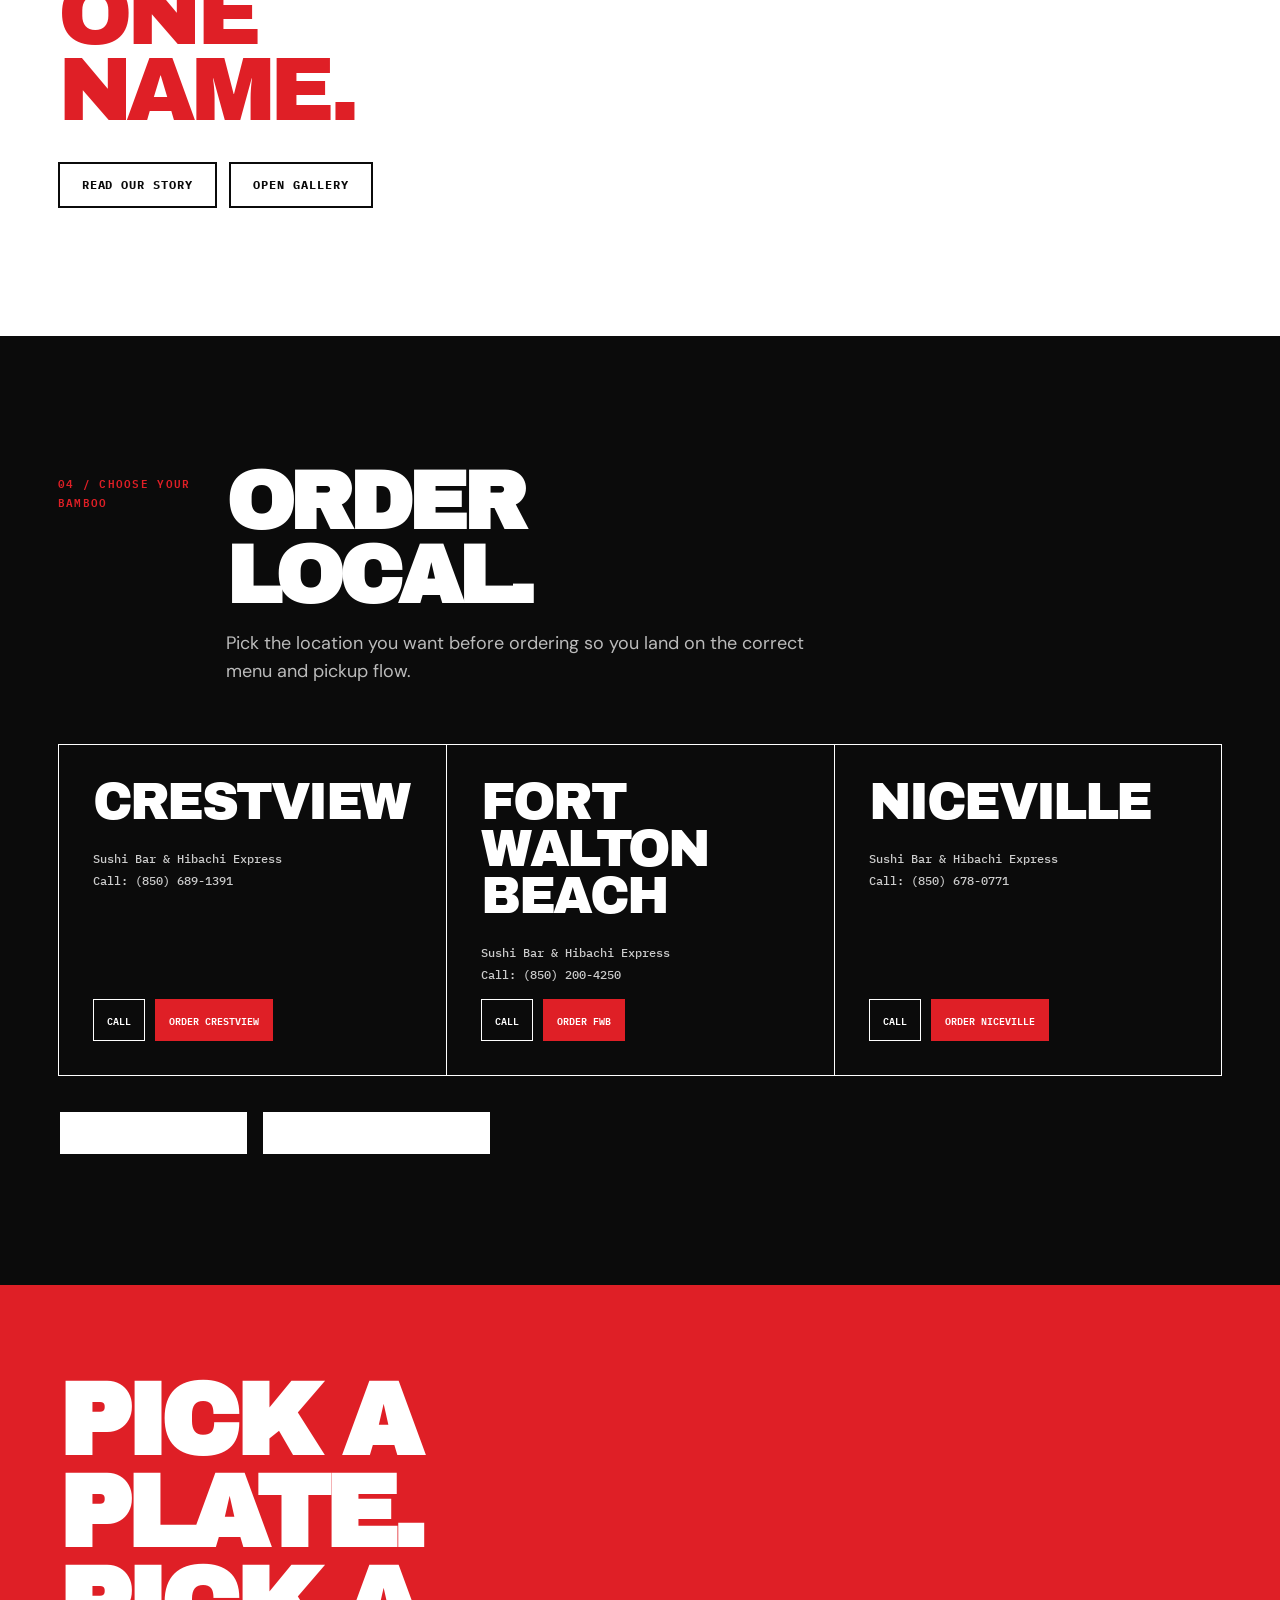
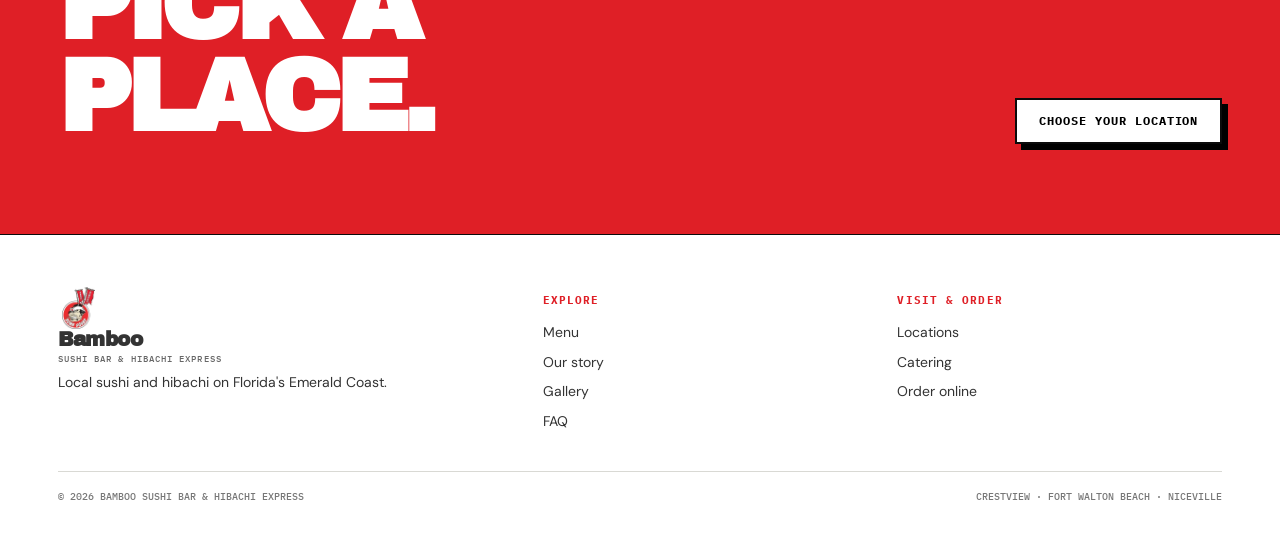
==== commit 9048cbc9: "Wire homepage into expanded multipage site" ====
--- a/index.html
+++ b/index.html
@@ -12,153 +12,32 @@
 <link rel="preconnect" href="https://fonts.gstatic.com" crossorigin>
 <link href="https://fonts.googleapis.com/css2?family=Archivo+Black&family=DM+Sans:wght@400;500;600;700&family=IBM+Plex+Mono:wght@400;500;600&display=swap" rel="stylesheet">
 <style>
-:root{
-  --white:#fff;
-  --paper:#f7f7f4;
-  --ink:#0b0b0b;
-  --muted:#666;
-  --line:#d9d9d4;
-  --red:#df1f26;
-  --red-dark:#b91319;
-  --display:'Archivo Black',sans-serif;
-  --body:'DM Sans',sans-serif;
-  --mono:'IBM Plex Mono',monospace;
-  --max:1440px;
-  --pad:clamp(18px,4.5vw,72px);
-}
-*{box-sizing:border-box}
-html{scroll-behavior:smooth}
-body{margin:0;background:var(--white);color:var(--ink);font-family:var(--body);line-height:1.55;-webkit-font-smoothing:antialiased}
-img{display:block;max-width:100%}
-a{color:inherit;text-decoration:none}
-button{font:inherit}
-.wrap{width:min(var(--max),100%);margin:auto;padding-inline:var(--pad)}
-.skip{position:absolute;left:-9999px;top:8px;background:var(--ink);color:#fff;padding:10px 14px;z-index:999}.skip:focus{left:8px}
-::selection{background:var(--red);color:#fff}
-
-.topbar{position:sticky;top:0;z-index:50;background:rgba(255,255,255,.95);backdrop-filter:blur(14px);border-bottom:1px solid var(--ink)}
-.nav{min-height:78px;display:grid;grid-template-columns:auto 1fr auto;align-items:center;gap:28px}
-.brand{display:flex;align-items:center;gap:12px}.brand img{width:42px;height:42px;object-fit:contain}.brandword{display:flex;flex-direction:column;line-height:1}.brandword b{font-family:var(--display);font-size:20px;letter-spacing:-.03em}.brandword span{font:500 9px/1.2 var(--mono);text-transform:uppercase;letter-spacing:.12em;margin-top:5px;color:var(--muted)}
-.navlinks{display:flex;justify-content:center;gap:28px;font:600 12px/1 var(--mono);text-transform:uppercase;letter-spacing:.08em}.navlinks a{position:relative}.navlinks a:after{content:"";position:absolute;left:0;right:100%;bottom:-7px;height:2px;background:var(--red);transition:right .2s}.navlinks a:hover:after{right:0}
-.orderbtn{display:inline-flex;align-items:center;justify-content:center;padding:13px 18px;border:2px solid var(--ink);background:var(--red);color:#fff;font:700 12px/1 var(--mono);text-transform:uppercase;letter-spacing:.08em;box-shadow:4px 4px 0 var(--ink);transition:.18s}.orderbtn:hover{transform:translate(2px,2px);box-shadow:2px 2px 0 var(--ink)}
-.menuToggle{display:none;background:#fff;border:2px solid #000;padding:10px 12px;font:600 12px var(--mono)}
-
-.hero{border-bottom:1px solid var(--ink)}
-.heroGrid{display:grid;grid-template-columns:minmax(0,1.15fr) minmax(320px,.85fr);min-height:720px}
-.heroCopy{padding:clamp(70px,8vw,130px) var(--pad) 70px max(var(--pad),calc((100vw - var(--max))/2 + var(--pad)));display:flex;flex-direction:column;justify-content:center;position:relative;overflow:hidden}
-.eyebrow{font:600 11px/1.4 var(--mono);text-transform:uppercase;letter-spacing:.15em;color:var(--red);margin:0 0 24px}
-h1,h2,h3{margin:0;font-family:var(--display);text-transform:uppercase;letter-spacing:-.055em;line-height:.9}
-h1{font-size:clamp(64px,9vw,142px);max-width:7ch}
-h1 .red{color:var(--red)}
-.heroLead{font-size:clamp(18px,2vw,25px);max-width:34ch;margin:30px 0 0;font-weight:500}
-.heroActions{display:flex;gap:12px;flex-wrap:wrap;margin-top:34px}.btn{display:inline-flex;align-items:center;justify-content:center;padding:15px 22px;border:2px solid var(--ink);font:700 12px/1 var(--mono);text-transform:uppercase;letter-spacing:.08em;transition:.18s}.btnRed{background:var(--red);color:#fff;box-shadow:5px 5px 0 var(--ink)}.btnWhite{background:#fff}.btn:hover{transform:translate(2px,2px)}
-.heroStamp{position:absolute;right:4vw;bottom:55px;border:3px solid var(--red);color:var(--red);width:92px;height:92px;border-radius:50%;display:grid;place-items:center;text-align:center;font:600 10px/1.2 var(--mono);text-transform:uppercase;letter-spacing:.08em;transform:rotate(8deg)}
-.heroVisual{position:relative;background:var(--ink);overflow:hidden}.heroVisual img{width:100%;height:100%;object-fit:cover;filter:saturate(.93) contrast(1.05)}.heroVisual:after{content:"SUSHI / HIBACHI / LOCAL";position:absolute;left:18px;bottom:18px;background:#fff;color:#000;padding:10px 12px;border:2px solid #000;font:600 10px var(--mono);letter-spacing:.1em}
-.heroRedRail{position:absolute;top:0;left:0;width:14px;height:100%;background:var(--red)}
-
-.marquee{overflow:hidden;border-bottom:1px solid var(--ink);background:var(--red);color:#fff;white-space:nowrap}.marqueeTrack{display:inline-block;padding:14px 0;font:700 12px var(--mono);letter-spacing:.12em;text-transform:uppercase;animation:scroll 28s linear infinite}.marqueeTrack span{margin-right:48px}@keyframes scroll{to{transform:translateX(-50%)}}
-
-.section{padding:clamp(78px,10vw,150px) 0;border-bottom:1px solid var(--ink)}
-.sectionHead{display:grid;grid-template-columns:140px 1fr;gap:28px;align-items:start;margin-bottom:58px}.sectionNo{font:600 11px var(--mono);color:var(--red);letter-spacing:.12em;text-transform:uppercase;padding-top:8px}.sectionHead h2{font-size:clamp(44px,6.4vw,96px);max-width:10ch}.sectionHead p{max-width:52ch;font-size:18px;color:#444;margin:18px 0 0}
-
-.featureGrid{display:grid;grid-template-columns:1fr 1fr;border:1px solid var(--ink)}.feature{padding:clamp(28px,4vw,58px);min-height:420px;position:relative}.feature+ .feature{border-left:1px solid var(--ink)}.feature:nth-child(2){background:var(--paper)}.featureKicker{font:600 11px var(--mono);text-transform:uppercase;color:var(--red);letter-spacing:.12em}.feature h3{font-size:clamp(42px,5vw,74px);margin:20px 0 18px}.feature p{max-width:45ch;color:#444;font-size:17px}.featureList{display:grid;grid-template-columns:1fr 1fr;gap:0;margin-top:34px;border-top:1px solid var(--ink)}.featureList div{padding:12px 0;border-bottom:1px solid var(--line);font:500 13px var(--mono)}.kanji{position:absolute;right:24px;bottom:0;font-family:serif;font-size:160px;line-height:.8;color:rgba(223,31,38,.09);user-select:none}
-
-.photoBand{display:grid;grid-template-columns:1.2fr .8fr;min-height:500px;border-bottom:1px solid var(--ink)}.photoBand figure{margin:0;position:relative;overflow:hidden}.photoBand figure+figure{border-left:1px solid var(--ink)}.photoBand img{width:100%;height:100%;object-fit:cover}.photoTag{position:absolute;left:18px;top:18px;background:#fff;border:2px solid #000;padding:9px 11px;font:600 10px var(--mono);text-transform:uppercase;letter-spacing:.09em}
-
-.menuGrid{display:grid;grid-template-columns:repeat(3,1fr);border:1px solid var(--ink)}.menuCard{padding:26px;min-height:210px;border-right:1px solid var(--ink);border-bottom:1px solid var(--ink);position:relative}.menuCard:nth-child(3n){border-right:0}.menuCard:nth-last-child(-n+3){border-bottom:0}.menuCard b{display:block;font-family:var(--display);font-size:25px;line-height:1;text-transform:uppercase;letter-spacing:-.04em;margin-bottom:14px}.menuCard p{font-size:14px;color:#555;margin:0}.menuCard span{position:absolute;right:16px;bottom:14px;font:600 9px var(--mono);text-transform:uppercase;color:var(--red);letter-spacing:.08em}.menuNote{display:flex;justify-content:space-between;gap:20px;align-items:center;margin-top:26px;padding-top:18px;border-top:1px solid var(--line);font-size:14px;color:#555}
-
-.locations{background:var(--ink);color:#fff}.locations .sectionHead p{color:#bbb}.locationGrid{display:grid;grid-template-columns:repeat(3,1fr);border:1px solid #fff}.location{padding:34px;min-height:330px;display:flex;flex-direction:column}.location+ .location{border-left:1px solid #fff}.location .city{font-family:var(--display);font-size:clamp(36px,4vw,58px);text-transform:uppercase;line-height:.92;letter-spacing:-.05em}.location .meta{font:500 12px/1.8 var(--mono);margin-top:22px;color:#ccc}.location .actions{display:flex;gap:10px;flex-wrap:wrap;margin-top:auto}.location .actions a{padding:11px 13px;border:1px solid #fff;font:600 10px var(--mono);text-transform:uppercase}.location .actions .order{background:var(--red);border-color:var(--red)}
-
-.storyGrid{display:grid;grid-template-columns:.9fr 1.1fr;gap:50px;align-items:start}.storyText p{font-size:19px;max-width:48ch}.storyBig{font-family:var(--display);font-size:clamp(44px,7vw,110px);line-height:.85;letter-spacing:-.06em;text-transform:uppercase;color:var(--red);margin-top:42px}.storyMedia{margin:0;position:relative}.storyMedia img{width:100%;aspect-ratio:4/3;object-fit:cover;border:1px solid var(--ink)}.storyMedia:after{content:"SINCE 2007";position:absolute;right:-16px;bottom:-16px;background:var(--red);color:#fff;border:2px solid #000;padding:14px 16px;font:700 11px var(--mono);letter-spacing:.1em}
-
-.finalCta{background:var(--red);color:#fff;padding:90px 0;border-bottom:1px solid var(--ink)}.finalGrid{display:grid;grid-template-columns:1fr auto;gap:30px;align-items:end}.finalCta h2{font-size:clamp(54px,8vw,120px);max-width:8ch}.finalCta .btn{background:#fff;color:#000;box-shadow:6px 6px 0 #000}
-footer{padding:44px 0 30px;background:#fff}.foot{display:grid;grid-template-columns:1.4fr 1fr 1fr;gap:30px}.foot h4{font:700 11px var(--mono);text-transform:uppercase;color:var(--red);letter-spacing:.1em}.foot a,.foot p{display:block;font-size:14px;margin:8px 0;color:#333}.copyright{margin-top:30px;padding-top:18px;border-top:1px solid var(--line);display:flex;justify-content:space-between;font:500 10px var(--mono);text-transform:uppercase;color:#777}
-
-@media(max-width:980px){.navlinks{display:none}.menuToggle{display:block}.orderbtn{display:none}.nav{grid-template-columns:1fr auto}.heroGrid{grid-template-columns:1fr}.heroVisual{min-height:440px}.heroCopy{padding-left:var(--pad)}.heroStamp{display:none}.sectionHead{grid-template-columns:1fr}.featureGrid,.photoBand,.storyGrid,.finalGrid{grid-template-columns:1fr}.feature+ .feature,.photoBand figure+figure{border-left:0;border-top:1px solid var(--ink)}.menuGrid{grid-template-columns:1fr 1fr}.menuCard:nth-child(3n){border-right:1px solid var(--ink)}.menuCard:nth-child(2n){border-right:0}.menuCard:nth-last-child(-n+3){border-bottom:1px solid var(--ink)}.menuCard:nth-last-child(-n+2){border-bottom:0}.locationGrid{grid-template-columns:1fr}.location+ .location{border-left:0;border-top:1px solid #fff}.foot{grid-template-columns:1fr 1fr}}
-@media(max-width:620px){.brandword span{display:none}.heroGrid{min-height:auto}.heroCopy{padding-top:72px;padding-bottom:58px}h1{font-size:clamp(56px,18vw,88px)}.heroVisual{min-height:330px}.featureGrid,.menuGrid,.foot{grid-template-columns:1fr}.featureList{grid-template-columns:1fr}.menuCard,.menuCard:nth-child(3n),.menuCard:nth-child(2n){border-right:0}.menuCard:nth-last-child(-n+2){border-bottom:1px solid var(--ink)}.menuCard:last-child{border-bottom:0}.section{padding:72px 0}.location{min-height:280px}.copyright{flex-direction:column;gap:8px}.marqueeTrack{animation-duration:18s}}
-@media(prefers-reduced-motion:reduce){html{scroll-behavior:auto}.marqueeTrack{animation:none}}
+:root{--white:#fff;--paper:#f7f7f4;--ink:#0b0b0b;--muted:#666;--line:#d9d9d4;--red:#df1f26;--red-dark:#b91319;--display:'Archivo Black',sans-serif;--body:'DM Sans',sans-serif;--mono:'IBM Plex Mono',monospace;--max:1440px;--pad:clamp(18px,4.5vw,72px)}
+*{box-sizing:border-box}html{scroll-behavior:smooth}body{margin:0;background:var(--white);color:var(--ink);font-family:var(--body);line-height:1.55;-webkit-font-smoothing:antialiased}img{display:block;max-width:100%}a{color:inherit;text-decoration:none}button{font:inherit}.wrap{width:min(var(--max),100%);margin:auto;padding-inline:var(--pad)}.skip{position:absolute;left:-9999px;top:8px;background:var(--ink);color:#fff;padding:10px 14px;z-index:999}.skip:focus{left:8px}::selection{background:var(--red);color:#fff}.topbar{position:sticky;top:0;z-index:50;background:rgba(255,255,255,.95);backdrop-filter:blur(14px);border-bottom:1px solid var(--ink)}.nav{min-height:78px;display:grid;grid-template-columns:auto 1fr auto;align-items:center;gap:28px}.brand{display:flex;align-items:center;gap:12px}.brand img{width:42px;height:42px;object-fit:contain}.brandword{display:flex;flex-direction:column;line-height:1}.brandword b{font-family:var(--display);font-size:20px;letter-spacing:-.03em}.brandword span{font:500 9px/1.2 var(--mono);text-transform:uppercase;letter-spacing:.12em;margin-top:5px;color:var(--muted)}.navlinks{display:flex;justify-content:center;gap:24px;font:600 11px/1 var(--mono);text-transform:uppercase;letter-spacing:.07em}.navlinks a{position:relative}.navlinks a:after{content:"";position:absolute;left:0;right:100%;bottom:-7px;height:2px;background:var(--red);transition:right .2s}.navlinks a:hover:after{right:0}.orderbtn{display:inline-flex;align-items:center;justify-content:center;padding:13px 18px;border:2px solid var(--ink);background:var(--red);color:#fff;font:700 12px/1 var(--mono);text-transform:uppercase;letter-spacing:.08em;box-shadow:4px 4px 0 var(--ink);transition:.18s}.orderbtn:hover{transform:translate(2px,2px);box-shadow:2px 2px 0 var(--ink)}.menuToggle{display:none;background:#fff;border:2px solid #000;padding:10px 12px;font:600 12px var(--mono)}.hero{border-bottom:1px solid var(--ink)}.heroGrid{display:grid;grid-template-columns:minmax(0,1.15fr) minmax(320px,.85fr);min-height:720px}.heroCopy{padding:clamp(70px,8vw,130px) var(--pad) 70px max(var(--pad),calc((100vw - var(--max))/2 + var(--pad)));display:flex;flex-direction:column;justify-content:center;position:relative;overflow:hidden}.eyebrow{font:600 11px/1.4 var(--mono);text-transform:uppercase;letter-spacing:.15em;color:var(--red);margin:0 0 24px}h1,h2,h3{margin:0;font-family:var(--display);text-transform:uppercase;letter-spacing:-.055em;line-height:.9}h1{font-size:clamp(64px,9vw,142px);max-width:7ch}h1 .red{color:var(--red)}.heroLead{font-size:clamp(18px,2vw,25px);max-width:34ch;margin:30px 0 0;font-weight:500}.heroActions{display:flex;gap:12px;flex-wrap:wrap;margin-top:34px}.btn{display:inline-flex;align-items:center;justify-content:center;padding:15px 22px;border:2px solid var(--ink);font:700 12px/1 var(--mono);text-transform:uppercase;letter-spacing:.08em;transition:.18s}.btnRed{background:var(--red);color:#fff;box-shadow:5px 5px 0 var(--ink)}.btnWhite{background:#fff}.btn:hover{transform:translate(2px,2px)}.heroStamp{position:absolute;right:4vw;bottom:55px;border:3px solid var(--red);color:var(--red);width:92px;height:92px;border-radius:50%;display:grid;place-items:center;text-align:center;font:600 10px/1.2 var(--mono);text-transform:uppercase;letter-spacing:.08em;transform:rotate(8deg)}.heroVisual{position:relative;background:var(--ink);overflow:hidden}.heroVisual img{width:100%;height:100%;object-fit:cover;filter:saturate(.93) contrast(1.05)}.heroVisual:after{content:"SUSHI / HIBACHI / LOCAL";position:absolute;left:18px;bottom:18px;background:#fff;color:#000;padding:10px 12px;border:2px solid #000;font:600 10px var(--mono);letter-spacing:.1em}.heroRedRail{position:absolute;top:0;left:0;width:14px;height:100%;background:var(--red)}.marquee{overflow:hidden;border-bottom:1px solid var(--ink);background:var(--red);color:#fff;white-space:nowrap}.marqueeTrack{display:inline-block;padding:14px 0;font:700 12px var(--mono);letter-spacing:.12em;text-transform:uppercase;animation:scroll 28s linear infinite}.marqueeTrack span{margin-right:48px}@keyframes scroll{to{transform:translateX(-50%)}}.section{padding:clamp(78px,10vw,150px) 0;border-bottom:1px solid var(--ink)}.sectionHead{display:grid;grid-template-columns:140px 1fr;gap:28px;align-items:start;margin-bottom:58px}.sectionNo{font:600 11px var(--mono);color:var(--red);letter-spacing:.12em;text-transform:uppercase;padding-top:8px}.sectionHead h2{font-size:clamp(44px,6.4vw,96px);max-width:10ch}.sectionHead p{max-width:52ch;font-size:18px;color:#444;margin:18px 0 0}.featureGrid{display:grid;grid-template-columns:1fr 1fr;border:1px solid var(--ink)}.feature{padding:clamp(28px,4vw,58px);min-height:420px;position:relative}.feature+ .feature{border-left:1px solid var(--ink)}.feature:nth-child(2){background:var(--paper)}.featureKicker{font:600 11px var(--mono);text-transform:uppercase;color:var(--red);letter-spacing:.12em}.feature h3{font-size:clamp(42px,5vw,74px);margin:20px 0 18px}.feature p{max-width:45ch;color:#444;font-size:17px}.featureList{display:grid;grid-template-columns:1fr 1fr;gap:0;margin-top:34px;border-top:1px solid var(--ink)}.featureList div{padding:12px 0;border-bottom:1px solid var(--line);font:500 13px var(--mono)}.kanji{position:absolute;right:24px;bottom:0;font-family:serif;font-size:160px;line-height:.8;color:rgba(223,31,38,.09);user-select:none}.photoBand{display:grid;grid-template-columns:1.2fr .8fr;min-height:500px;border-bottom:1px solid var(--ink)}.photoBand figure{margin:0;position:relative;overflow:hidden}.photoBand figure+figure{border-left:1px solid var(--ink)}.photoBand img{width:100%;height:100%;object-fit:cover}.photoTag{position:absolute;left:18px;top:18px;background:#fff;border:2px solid #000;padding:9px 11px;font:600 10px var(--mono);text-transform:uppercase;letter-spacing:.09em}.menuGrid{display:grid;grid-template-columns:repeat(3,1fr);border:1px solid var(--ink)}.menuCard{padding:26px;min-height:210px;border-right:1px solid var(--ink);border-bottom:1px solid var(--ink);position:relative}.menuCard:nth-child(3n){border-right:0}.menuCard:nth-last-child(-n+3){border-bottom:0}.menuCard b{display:block;font-family:var(--display);font-size:25px;line-height:1;text-transform:uppercase;letter-spacing:-.04em;margin-bottom:14px}.menuCard p{font-size:14px;color:#555;margin:0}.menuCard span{position:absolute;right:16px;bottom:14px;font:600 9px var(--mono);text-transform:uppercase;color:var(--red);letter-spacing:.08em}.menuNote{display:flex;justify-content:space-between;gap:20px;align-items:center;margin-top:26px;padding-top:18px;border-top:1px solid var(--line);font-size:14px;color:#555}.locations{background:var(--ink);color:#fff}.locations .sectionHead p{color:#bbb}.locationGrid{display:grid;grid-template-columns:repeat(3,1fr);border:1px solid #fff}.location{padding:34px;min-height:330px;display:flex;flex-direction:column}.location+ .location{border-left:1px solid #fff}.location .city{font-family:var(--display);font-size:clamp(36px,4vw,58px);text-transform:uppercase;line-height:.92;letter-spacing:-.05em}.location .meta{font:500 12px/1.8 var(--mono);margin-top:22px;color:#ccc}.location .actions{display:flex;gap:10px;flex-wrap:wrap;margin-top:auto}.location .actions a{padding:11px 13px;border:1px solid #fff;font:600 10px var(--mono);text-transform:uppercase}.location .actions .order{background:var(--red);border-color:var(--red)}.storyGrid{display:grid;grid-template-columns:.9fr 1.1fr;gap:50px;align-items:start}.storyText p{font-size:19px;max-width:48ch}.storyBig{font-family:var(--display);font-size:clamp(44px,7vw,110px);line-height:.85;letter-spacing:-.06em;text-transform:uppercase;color:var(--red);margin-top:42px}.storyMedia{margin:0;position:relative}.storyMedia img{width:100%;aspect-ratio:4/3;object-fit:cover;border:1px solid var(--ink)}.storyMedia:after{content:"SINCE 2007";position:absolute;right:-16px;bottom:-16px;background:var(--red);color:#fff;border:2px solid #000;padding:14px 16px;font:700 11px var(--mono);letter-spacing:.1em}.finalCta{background:var(--red);color:#fff;padding:90px 0;border-bottom:1px solid var(--ink)}.finalGrid{display:grid;grid-template-columns:1fr auto;gap:30px;align-items:end}.finalCta h2{font-size:clamp(54px,8vw,120px);max-width:8ch}.finalCta .btn{background:#fff;color:#000;box-shadow:6px 6px 0 #000}footer{padding:44px 0 30px;background:#fff}.foot{display:grid;grid-template-columns:1.4fr 1fr 1fr;gap:30px}.foot h4{font:700 11px var(--mono);text-transform:uppercase;color:var(--red);letter-spacing:.1em}.foot a,.foot p{display:block;font-size:14px;margin:8px 0;color:#333}.copyright{margin-top:30px;padding-top:18px;border-top:1px solid var(--line);display:flex;justify-content:space-between;font:500 10px var(--mono);text-transform:uppercase;color:#777}@media(max-width:980px){.navlinks{display:none}.menuToggle{display:block}.orderbtn{display:none}.nav{grid-template-columns:1fr auto}.heroGrid{grid-template-columns:1fr}.heroVisual{min-height:440px}.heroCopy{padding-left:var(--pad)}.heroStamp{display:none}.sectionHead{grid-template-columns:1fr}.featureGrid,.photoBand,.storyGrid,.finalGrid{grid-template-columns:1fr}.feature+ .feature,.photoBand figure+figure{border-left:0;border-top:1px solid var(--ink)}.menuGrid{grid-template-columns:1fr 1fr}.menuCard:nth-child(3n){border-right:1px solid var(--ink)}.menuCard:nth-child(2n){border-right:0}.menuCard:nth-last-child(-n+3){border-bottom:1px solid var(--ink)}.menuCard:nth-last-child(-n+2){border-bottom:0}.locationGrid{grid-template-columns:1fr}.location+ .location{border-left:0;border-top:1px solid #fff}.foot{grid-template-columns:1fr 1fr}}@media(max-width:620px){.brandword span{display:none}.heroGrid{min-height:auto}.heroCopy{padding-top:72px;padding-bottom:58px}h1{font-size:clamp(56px,18vw,88px)}.heroVisual{min-height:330px}.featureGrid,.menuGrid,.foot{grid-template-columns:1fr}.featureList{grid-template-columns:1fr}.menuCard,.menuCard:nth-child(3n),.menuCard:nth-child(2n){border-right:0}.menuCard:nth-last-child(-n+2){border-bottom:1px solid var(--ink)}.menuCard:last-child{border-bottom:0}.section{padding:72px 0}.location{min-height:280px}.copyright{flex-direction:column;gap:8px}.marqueeTrack{animation-duration:18s}}@media(prefers-reduced-motion:reduce){html{scroll-behavior:auto}.marqueeTrack{animation:none}}
 </style>
 </head>
 <body>
 <a class="skip" href="#main">Skip to content</a>
 <header class="topbar">
   <div class="wrap nav">
-    <a class="brand" href="#top"><img src="images/brand/bamboo-sushi-hibachi-logo.png" alt="Bamboo logo"><span class="brandword"><b>Bamboo</b><span>Sushi Bar & Hibachi Express</span></span></a>
-    <nav class="navlinks" aria-label="Primary"><a href="#menu">Menu</a><a href="#story">Our Story</a><a href="#locations">Locations</a></nav>
-    <a class="orderbtn" href="#locations">Order Online</a>
+    <a class="brand" href="index.html"><img src="images/brand/bamboo-sushi-hibachi-logo.png" alt="Bamboo logo"><span class="brandword"><b>Bamboo</b><span>Sushi Bar & Hibachi Express</span></span></a>
+    <nav class="navlinks" aria-label="Primary"><a href="menu.html">Menu</a><a href="locations.html">Locations</a><a href="about.html">About</a><a href="gallery.html">Gallery</a><a href="faq.html">FAQ</a></nav>
+    <a class="orderbtn" href="order.html">Order Online</a>
     <button class="menuToggle" id="menuToggle" type="button" aria-expanded="false" aria-controls="mobileNav">Menu</button>
   </div>
-  <nav id="mobileNav" hidden style="border-top:1px solid #000;padding:16px var(--pad);background:#fff;font:600 12px var(--mono);text-transform:uppercase"><a href="#menu" style="margin-right:18px">Menu</a><a href="#story" style="margin-right:18px">Story</a><a href="#locations">Locations</a></nav>
+  <nav id="mobileNav" hidden style="border-top:1px solid #000;padding:16px var(--pad);background:#fff;font:600 12px var(--mono);text-transform:uppercase"><a href="menu.html" style="margin-right:18px">Menu</a><a href="locations.html" style="margin-right:18px">Locations</a><a href="about.html" style="margin-right:18px">About</a><a href="gallery.html" style="margin-right:18px">Gallery</a><a href="catering.html" style="margin-right:18px">Catering</a><a href="faq.html">FAQ</a></nav>
 </header>
 <main id="main">
-<section class="hero" id="top">
-  <div class="heroGrid">
-    <div class="heroCopy">
-      <div class="heroRedRail"></div>
-      <p class="eyebrow">Emerald Coast, Florida · Est. 2007</p>
-      <h1>Fresh.<br><span class="red">Fast.</span><br>Local.</h1>
-      <p class="heroLead">Sushi made at the bar. Hibachi fired to order. Three local restaurants, one Bamboo.</p>
-      <div class="heroActions"><a class="btn btnRed" href="#locations">Order from your location</a><a class="btn btnWhite" href="#menu">Explore the menu</a></div>
-      <div class="heroStamp">Three<br>Locations<br>One Bamboo</div>
-    </div>
-    <div class="heroVisual"><img src="images/food/seared-ahi-tuna-sashimi-emerald-coast.webp" alt="Seared ahi tuna sashimi" fetchpriority="high"></div>
-  </div>
-</section>
+<section class="hero" id="top"><div class="heroGrid"><div class="heroCopy"><div class="heroRedRail"></div><p class="eyebrow">Emerald Coast, Florida · Est. 2007</p><h1>Fresh.<br><span class="red">Fast.</span><br>Local.</h1><p class="heroLead">Sushi made at the bar. Hibachi fired to order. Three local restaurants, one Bamboo.</p><div class="heroActions"><a class="btn btnRed" href="order.html">Order from your location</a><a class="btn btnWhite" href="menu.html">Explore the full menu</a></div><div class="heroStamp">Three<br>Locations<br>One Bamboo</div></div><div class="heroVisual"><img src="images/food/seared-ahi-tuna-sashimi-emerald-coast.webp" alt="Seared ahi tuna sashimi" fetchpriority="high"></div></div></section>
 <div class="marquee" aria-hidden="true"><div class="marqueeTrack"><span>Sushi rolled to order</span><span>Hibachi fired fresh</span><span>Crestview</span><span>Fort Walton Beach</span><span>Niceville</span><span>Sushi rolled to order</span><span>Hibachi fired fresh</span><span>Crestview</span><span>Fort Walton Beach</span><span>Niceville</span></div></div>
-
-<section class="section">
-  <div class="wrap">
-    <div class="sectionHead"><div class="sectionNo">01 / Two Sides</div><div><h2>Bar heat. Grill heat.</h2><p>Two parts of the restaurant, two different crafts. Pick your mood and let the kitchen do the rest.</p></div></div>
-    <div class="featureGrid">
-      <article class="feature"><div class="featureKicker">From the sushi bar</div><h3>Cut. Roll. Serve.</h3><p>Specialty rolls, nigiri, sashimi, poké bowls, and shareable plates made in view of the dining room.</p><div class="featureList"><div>Specialty rolls</div><div>Nigiri & sashimi</div><div>Poké bowls</div><div>Sushi boats</div></div><div class="kanji">寿</div></article>
-      <article class="feature"><div class="featureKicker">From the kitchen</div><h3>Fire. Sear. Plate.</h3><p>Hibachi, noodles, curry, fried favorites, and hot plates built for speed without turning dinner into fast food.</p><div class="featureList"><div>Hibachi plates</div><div>Ramen & udon</div><div>Fried rolls</div><div>Kids plates</div></div><div class="kanji">火</div></article>
-    </div>
-  </div>
-</section>
-
-<div class="photoBand">
-  <figure><img src="images/food/chicken-shrimp-steak-hibachi.webp" alt="Hibachi plate with chicken, shrimp, and steak"><span class="photoTag">Hot side</span></figure>
-  <figure><img src="images/food/crispy-fried-sushi-roll-platter-bamboo-sauce.webp" alt="Crispy fried sushi roll platter"><span class="photoTag">Sushi side</span></figure>
-</div>
-
-<section class="section" id="menu">
-  <div class="wrap">
-    <div class="sectionHead"><div class="sectionNo">02 / Menu Preview</div><div><h2>Know what you're hungry for.</h2><p>A quick look at the kinds of dishes Bamboo is known for. We keep pricing on the ordering platform so the website never becomes a graveyard of old numbers.</p></div></div>
-    <div class="menuGrid">
-      <article class="menuCard"><b>Crack Roll</b><p>Shrimp, cream cheese, avocado, green onion, krab salad, panko, and C.J. sauce.</p><span>Specialty roll</span></article>
-      <article class="menuCard"><b>Godzilla Roll</b><p>Tuna, krab salad, avocado, asparagus, spicy mayo, eel sauce, and chili paste.</p><span>Specialty roll</span></article>
-      <article class="menuCard"><b>Mt. Fuji Roll</b><p>Yellowtail and tempura crunch topped with broiled shrimp and scallops.</p><span>Specialty roll</span></article>
-      <article class="menuCard"><b>Poké Bowl</b><p>Tuna or salmon with house poké sauce, avocado, seaweed salad, ginger, and smelt roe.</p><span>From the bar</span></article>
-      <article class="menuCard"><b>Hibachi Filet</b><p>Filet mignon griddled to order with hibachi vegetables and rice.</p><span>From the line</span></article>
-      <article class="menuCard"><b>Teriyaki Chicken</b><p>House teriyaki glaze, hibachi vegetables, and fried or steamed rice.</p><span>From the line</span></article>
-    </div>
-    <div class="menuNote"><span>Ingredients shown for convenience. Availability can vary by location.</span><a class="btn btnWhite" href="#locations">Choose a location to order</a></div>
-  </div>
-</section>
-
-<section class="section" id="story">
-  <div class="wrap">
-    <div class="sectionHead"><div class="sectionNo">03 / Local Since 2007</div><div><h2>Built here, not dropped here.</h2></div></div>
-    <div class="storyGrid"><div class="storyText"><p>Bamboo started in Crestview in 2007 with a small dining room and a simple idea: make sushi and hibachi approachable enough for a regular weeknight, not just a special occasion.</p><p>That local formula grew to Fort Walton Beach and Niceville. The look of this site is intentionally cleaner and louder than a traditional Japanese steakhouse aesthetic, but the point is the same: make the food the center of attention.</p><div class="storyBig">Three towns.<br>One name.</div></div><figure class="storyMedia"><img src="images/gallery/dining-room-interior-sushi-bar-menu-boards.webp" alt="Bamboo dining room and sushi bar"></figure></div>
-  </div>
-</section>
-
-<section class="section locations" id="locations">
-  <div class="wrap">
-    <div class="sectionHead"><div class="sectionNo">04 / Choose Your Bamboo</div><div><h2>Order local.</h2><p>Pick the location you want before ordering so you land on the correct menu and pickup flow.</p></div></div>
-    <div class="locationGrid">
-      <article class="location"><div class="city">Crestview</div><div class="meta">Sushi Bar & Hibachi Express<br>Call: (850) 689-1391</div><div class="actions"><a href="tel:+18506891391">Call</a><a class="order" href="https://menu-6161.orderexperience.net/58a87ddc515ee9f947471247/menu" target="_blank" rel="noopener">Order Crestview</a></div></article>
-      <article class="location"><div class="city">Fort Walton Beach</div><div class="meta">Sushi Bar & Hibachi Express<br>Call: (850) 200-4250</div><div class="actions"><a href="tel:+18502004250">Call</a><a class="order" href="https://menu-6161.orderexperience.net/5f08c146505ee9dd3c7b23c8/menu" target="_blank" rel="noopener">Order FWB</a></div></article>
-      <article class="location"><div class="city">Niceville</div><div class="meta">Sushi Bar & Hibachi Express<br>Call: (850) 678-0771</div><div class="actions"><a href="tel:+18506780771">Call</a><a class="order" href="https://menu-6161.orderexperience.net/58a87e82515ee9c647471249/menu" target="_blank" rel="noopener">Order Niceville</a></div></article>
-    </div>
-  </div>
-</section>
-
-<section class="finalCta"><div class="wrap finalGrid"><h2>Pick a plate. Pick a place.</h2><a class="btn" href="#locations">Find your location</a></div></section>
+<section class="section"><div class="wrap"><div class="sectionHead"><div class="sectionNo">01 / Two Sides</div><div><h2>Bar heat. Grill heat.</h2><p>Two parts of the restaurant, two different crafts. Pick your mood and let the kitchen do the rest.</p></div></div><div class="featureGrid"><article class="feature"><div class="featureKicker">From the sushi bar</div><h3>Cut. Roll. Serve.</h3><p>Specialty rolls, nigiri, sashimi, poké bowls, and shareable plates made in view of the dining room.</p><div class="featureList"><div>Specialty rolls</div><div>Nigiri & sashimi</div><div>Poké bowls</div><div>Sushi boats</div></div><div class="kanji">寿</div></article><article class="feature"><div class="featureKicker">From the kitchen</div><h3>Fire. Sear. Plate.</h3><p>Hibachi, noodles, curry, fried favorites, and hot plates built for speed without turning dinner into fast food.</p><div class="featureList"><div>Hibachi plates</div><div>Ramen & udon</div><div>Fried rolls</div><div>Kids plates</div></div><div class="kanji">火</div></article></div></div></section>
+<div class="photoBand"><figure><img src="images/food/chicken-shrimp-steak-hibachi.webp" alt="Hibachi plate with chicken, shrimp, and steak"><span class="photoTag">Hot side</span></figure><figure><img src="images/food/crispy-fried-sushi-roll-platter-bamboo-sauce.webp" alt="Crispy fried sushi roll platter"><span class="photoTag">Sushi side</span></figure></div>
+<section class="section" id="menu"><div class="wrap"><div class="sectionHead"><div class="sectionNo">02 / Menu Preview</div><div><h2>Know what you're hungry for.</h2><p>A quick look at the kinds of dishes Bamboo is known for. We keep pricing on the ordering platform so the website never becomes a graveyard of old numbers.</p></div></div><div class="menuGrid"><article class="menuCard"><b>Crack Roll</b><p>Shrimp, cream cheese, avocado, green onion, krab salad, panko, and C.J. sauce.</p><span>Specialty roll</span></article><article class="menuCard"><b>Godzilla Roll</b><p>Tuna, krab salad, avocado, asparagus, spicy mayo, eel sauce, and chili paste.</p><span>Specialty roll</span></article><article class="menuCard"><b>Mt. Fuji Roll</b><p>Yellowtail and tempura crunch topped with broiled shrimp and scallops.</p><span>Specialty roll</span></article><article class="menuCard"><b>Poké Bowl</b><p>Tuna or salmon with house poké sauce, avocado, seaweed salad, ginger, and smelt roe.</p><span>From the bar</span></article><article class="menuCard"><b>Hibachi Filet</b><p>Filet mignon griddled to order with hibachi vegetables and rice.</p><span>From the line</span></article><article class="menuCard"><b>Teriyaki Chicken</b><p>House teriyaki glaze, hibachi vegetables, and fried or steamed rice.</p><span>From the line</span></article></div><div class="menuNote"><span>Ingredients shown for convenience. Availability can vary by location.</span><a class="btn btnWhite" href="menu.html">See full menu overview</a></div></div></section>
+<section class="section" id="story"><div class="wrap"><div class="sectionHead"><div class="sectionNo">03 / Local Since 2007</div><div><h2>Built here, not dropped here.</h2></div></div><div class="storyGrid"><div class="storyText"><p>Bamboo started in Crestview in 2007 with a small dining room and a simple idea: make sushi and hibachi approachable enough for a regular weeknight, not just a special occasion.</p><p>That local formula grew to Fort Walton Beach and Niceville. The look of this site is intentionally cleaner and louder than a traditional Japanese steakhouse aesthetic, but the point is the same: make the food the center of attention.</p><div class="storyBig">Three towns.<br>One name.</div><div class="heroActions"><a class="btn btnWhite" href="about.html">Read our story</a><a class="btn btnWhite" href="gallery.html">Open gallery</a></div></div><figure class="storyMedia"><img src="images/gallery/dining-room-interior-sushi-bar-menu-boards.webp" alt="Bamboo dining room and sushi bar"></figure></div></div></section>
+<section class="section locations" id="locations"><div class="wrap"><div class="sectionHead"><div class="sectionNo">04 / Choose Your Bamboo</div><div><h2>Order local.</h2><p>Pick the location you want before ordering so you land on the correct menu and pickup flow.</p></div></div><div class="locationGrid"><article class="location"><div class="city">Crestview</div><div class="meta">Sushi Bar & Hibachi Express<br>Call: (850) 689-1391</div><div class="actions"><a href="tel:+18506891391">Call</a><a class="order" href="https://menu-6161.orderexperience.net/58a87ddc515ee9f947471247/menu" target="_blank" rel="noopener">Order Crestview</a></div></article><article class="location"><div class="city">Fort Walton Beach</div><div class="meta">Sushi Bar & Hibachi Express<br>Call: (850) 200-4250</div><div class="actions"><a href="tel:+18502004250">Call</a><a class="order" href="https://menu-6161.orderexperience.net/5f08c146505ee9dd3c7b23c8/menu" target="_blank" rel="noopener">Order FWB</a></div></article><article class="location"><div class="city">Niceville</div><div class="meta">Sushi Bar & Hibachi Express<br>Call: (850) 678-0771</div><div class="actions"><a href="tel:+18506780771">Call</a><a class="order" href="https://menu-6161.orderexperience.net/58a87e82515ee9c647471249/menu" target="_blank" rel="noopener">Order Niceville</a></div></article></div><div class="heroActions"><a class="btn btnWhite" href="locations.html">Full location page</a><a class="btn btnWhite" href="catering.html">Large orders & catering</a></div></div></section>
+<section class="finalCta"><div class="wrap finalGrid"><h2>Pick a plate. Pick a place.</h2><a class="btn" href="order.html">Choose your location</a></div></section>
 </main>
-<footer><div class="wrap"><div class="foot"><div><a class="brand" href="#top"><img src="images/brand/bamboo-sushi-hibachi-logo.png" alt=""><span class="brandword"><b>Bamboo</b><span>Sushi Bar & Hibachi Express</span></span></a><p>Local sushi and hibachi on Florida's Emerald Coast.</p></div><div><h4>Explore</h4><a href="#menu">Menu preview</a><a href="#story">Our story</a><a href="#locations">Locations</a></div><div><h4>Locations</h4><a href="tel:+18506891391">Crestview</a><a href="tel:+18502004250">Fort Walton Beach</a><a href="tel:+18506780771">Niceville</a></div></div><div class="copyright"><span>© <span id="year"></span> Bamboo Sushi Bar & Hibachi Express</span><span>Crestview · Fort Walton Beach · Niceville</span></div></div></footer>
-<script>
-const toggle=document.getElementById('menuToggle');const mobile=document.getElementById('mobileNav');toggle?.addEventListener('click',()=>{const open=toggle.getAttribute('aria-expanded')==='true';toggle.setAttribute('aria-expanded',String(!open));mobile.hidden=open});mobile?.querySelectorAll('a').forEach(a=>a.addEventListener('click',()=>{mobile.hidden=true;toggle.setAttribute('aria-expanded','false')}));document.getElementById('year').textContent=new Date().getFullYear();
-</script>
+<footer><div class="wrap"><div class="foot"><div><a class="brand" href="index.html"><img src="images/brand/bamboo-sushi-hibachi-logo.png" alt=""><span class="brandword"><b>Bamboo</b><span>Sushi Bar & Hibachi Express</span></span></a><p>Local sushi and hibachi on Florida's Emerald Coast.</p></div><div><h4>Explore</h4><a href="menu.html">Menu</a><a href="about.html">Our story</a><a href="gallery.html">Gallery</a><a href="faq.html">FAQ</a></div><div><h4>Visit & Order</h4><a href="locations.html">Locations</a><a href="catering.html">Catering</a><a href="order.html">Order online</a></div></div><div class="copyright"><span>© <span id="year"></span> Bamboo Sushi Bar & Hibachi Express</span><span>Crestview · Fort Walton Beach · Niceville</span></div></div></footer>
+<script>const toggle=document.getElementById('menuToggle');const mobile=document.getElementById('mobileNav');toggle?.addEventListener('click',()=>{const open=toggle.getAttribute('aria-expanded')==='true';toggle.setAttribute('aria-expanded',String(!open));mobile.hidden=open});mobile?.querySelectorAll('a').forEach(a=>a.addEventListener('click',()=>{mobile.hidden=true;toggle.setAttribute('aria-expanded','false')}));document.getElementById('year').textContent=new Date().getFullYear();</script>
 </body>
 </html>
